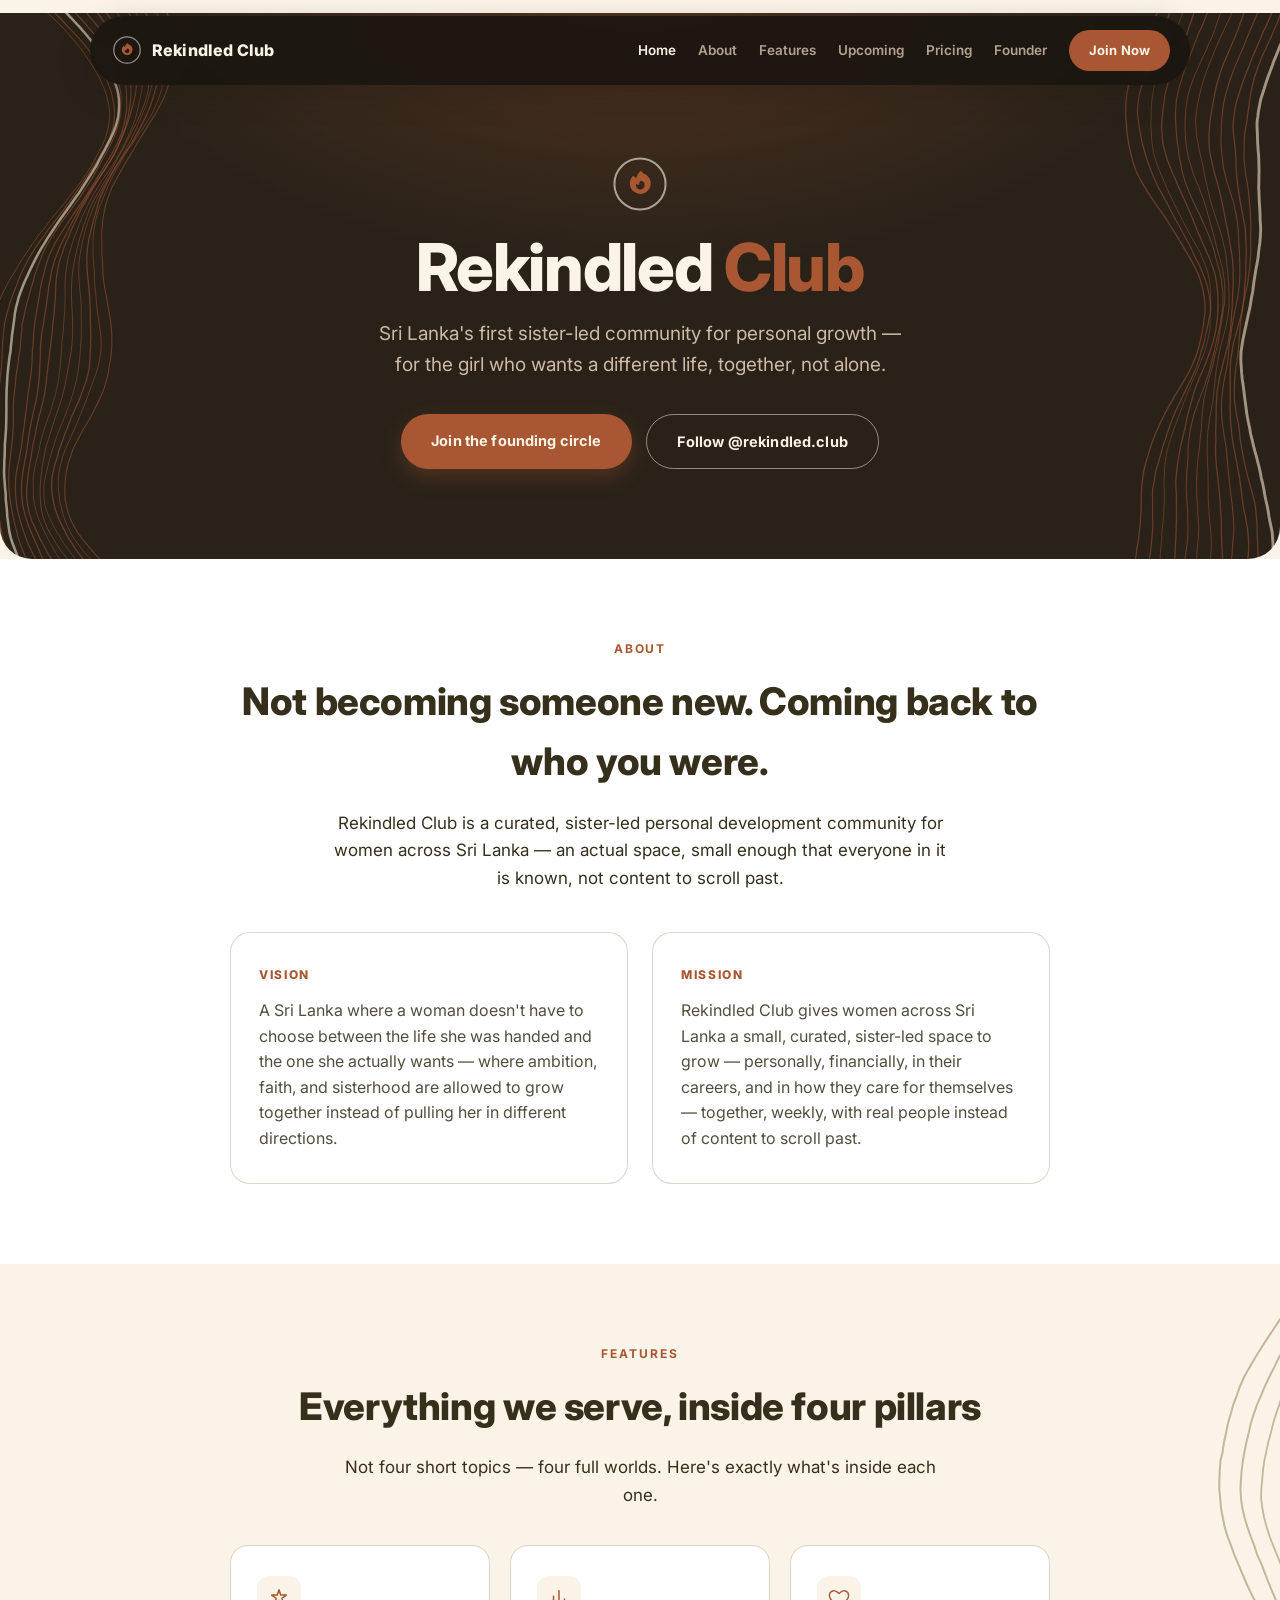
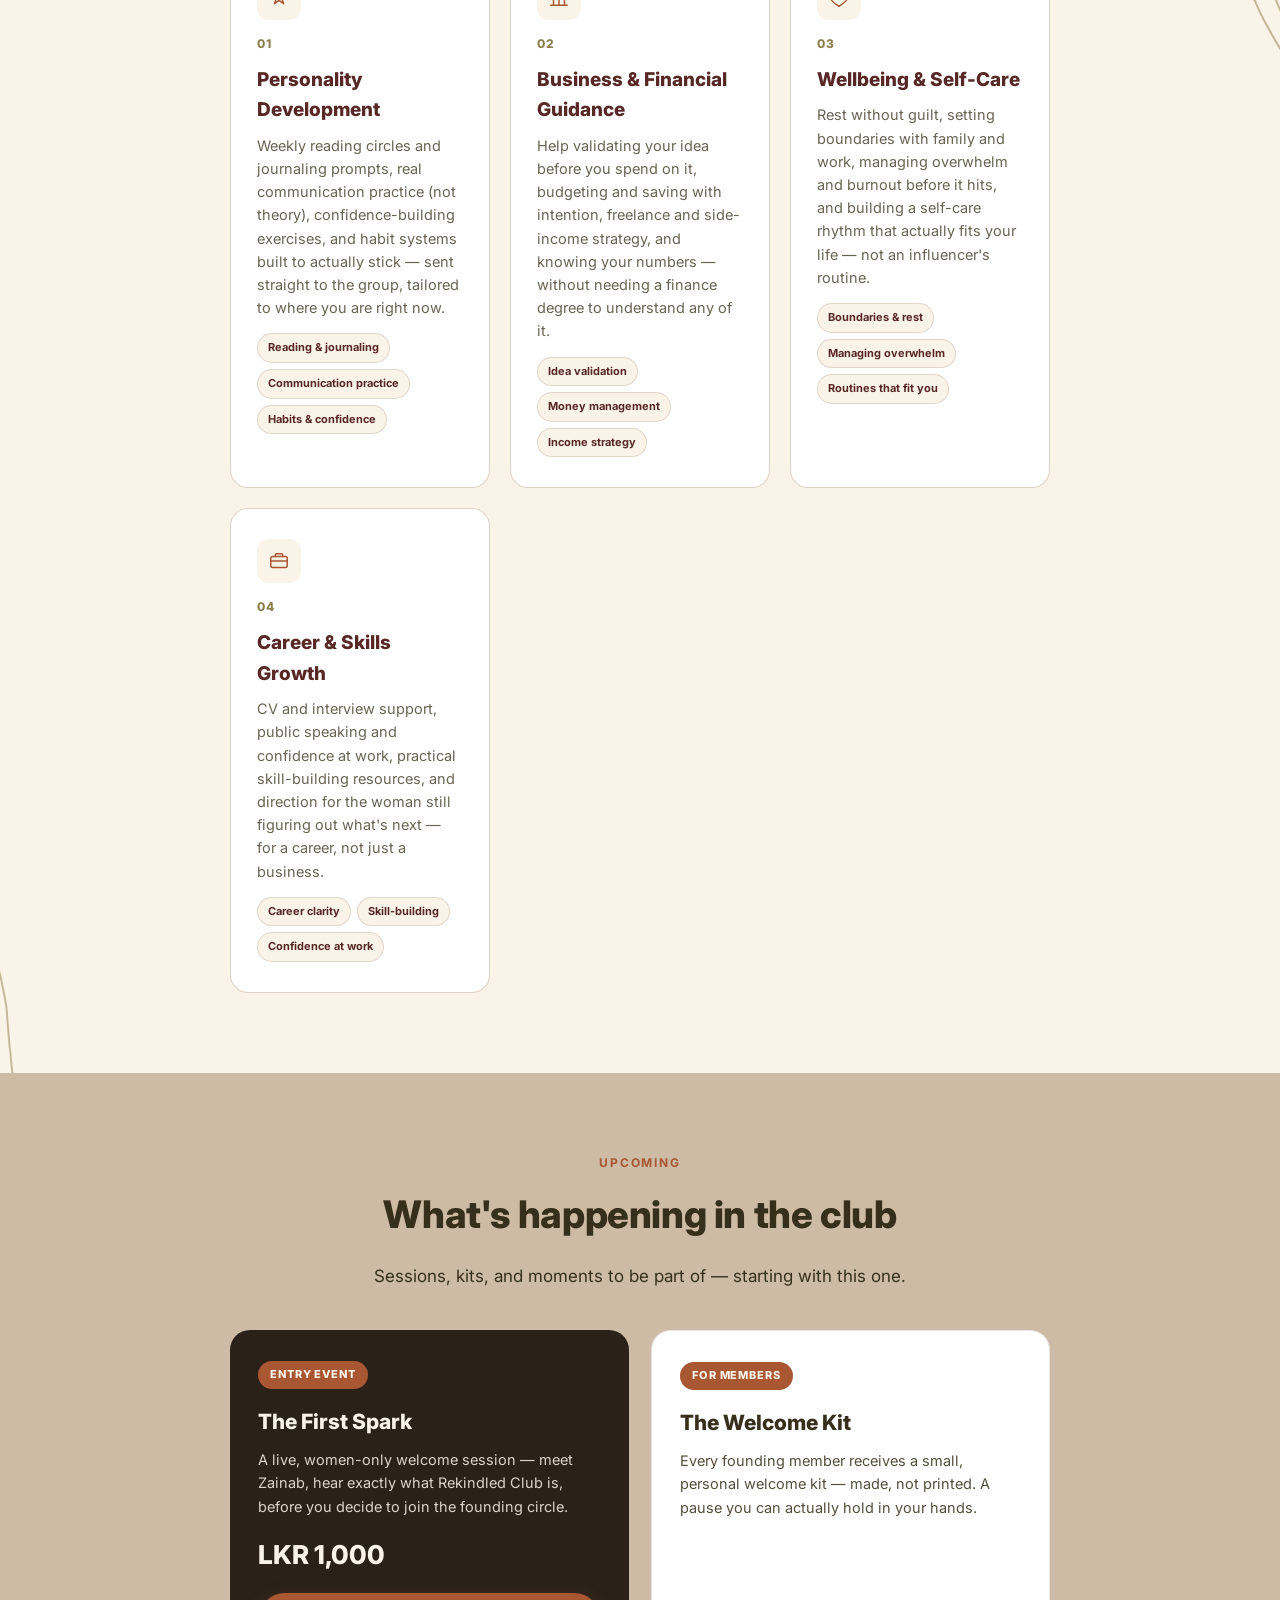
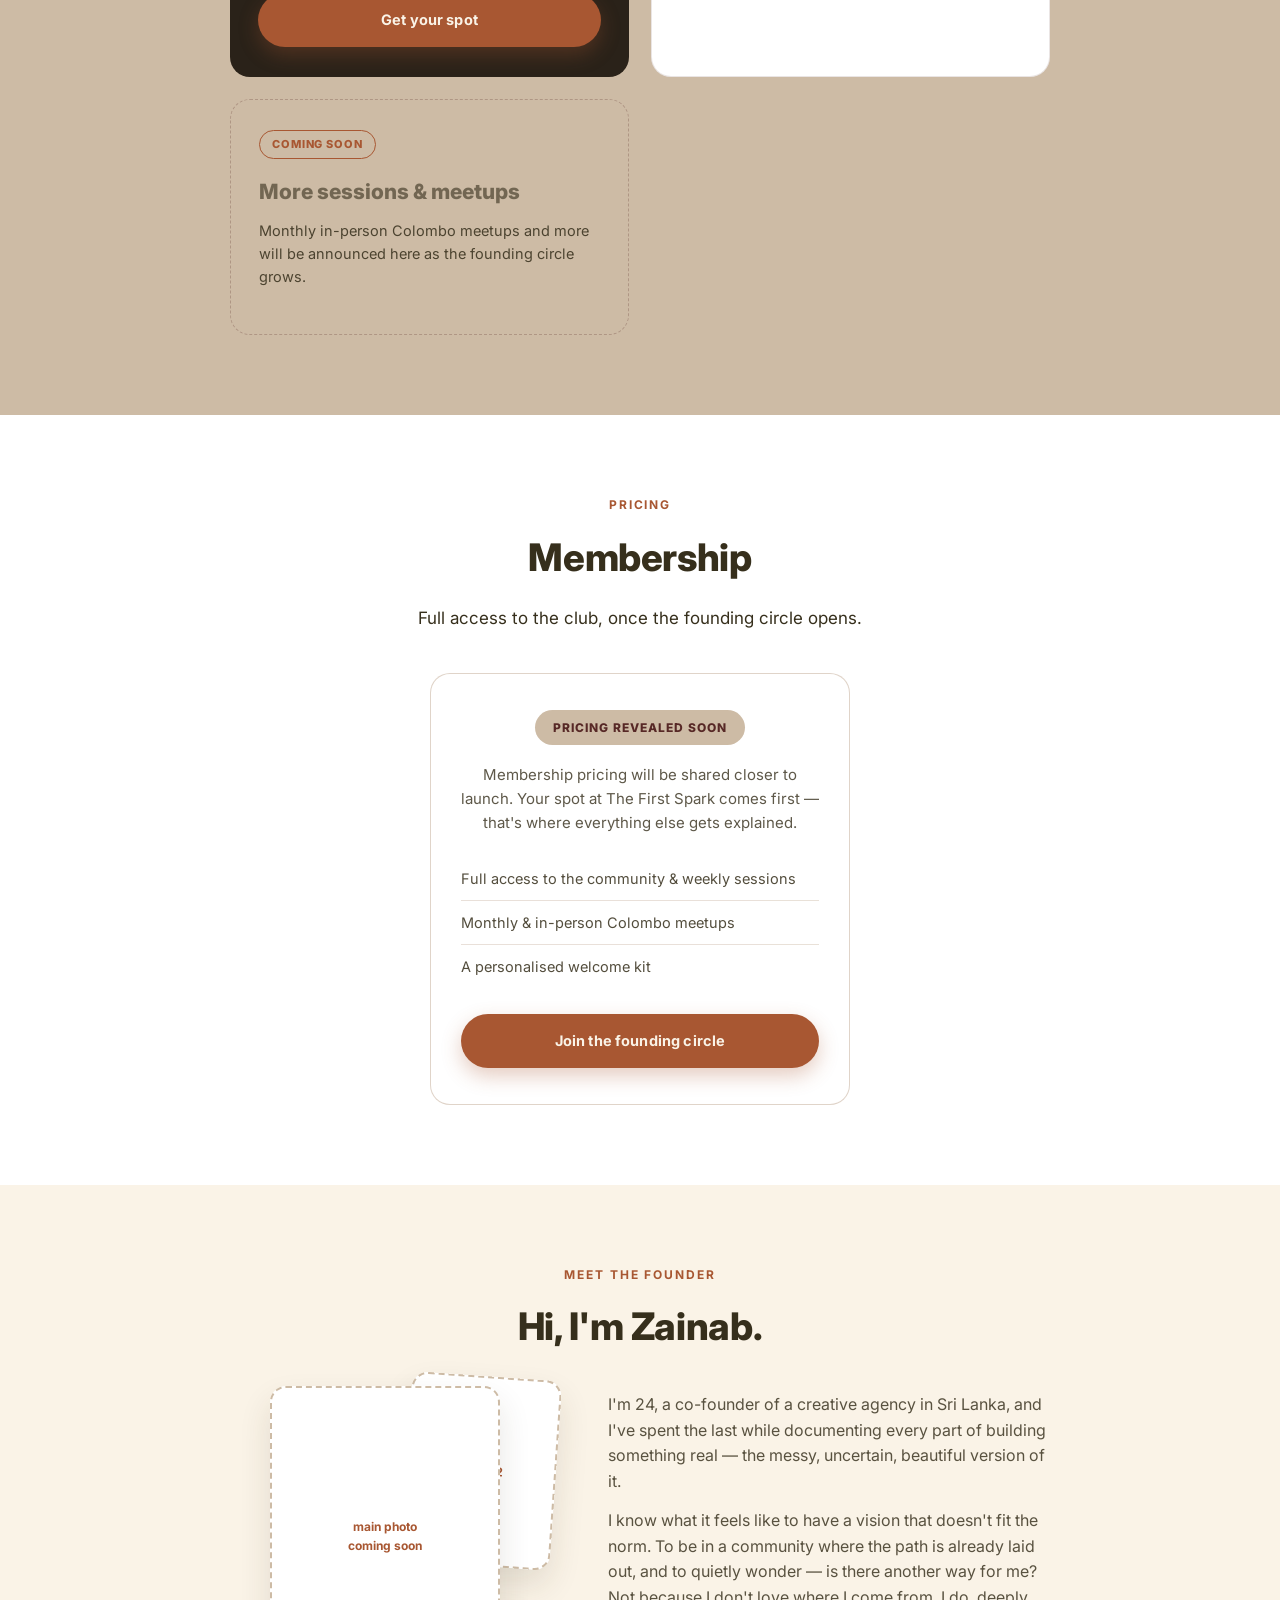
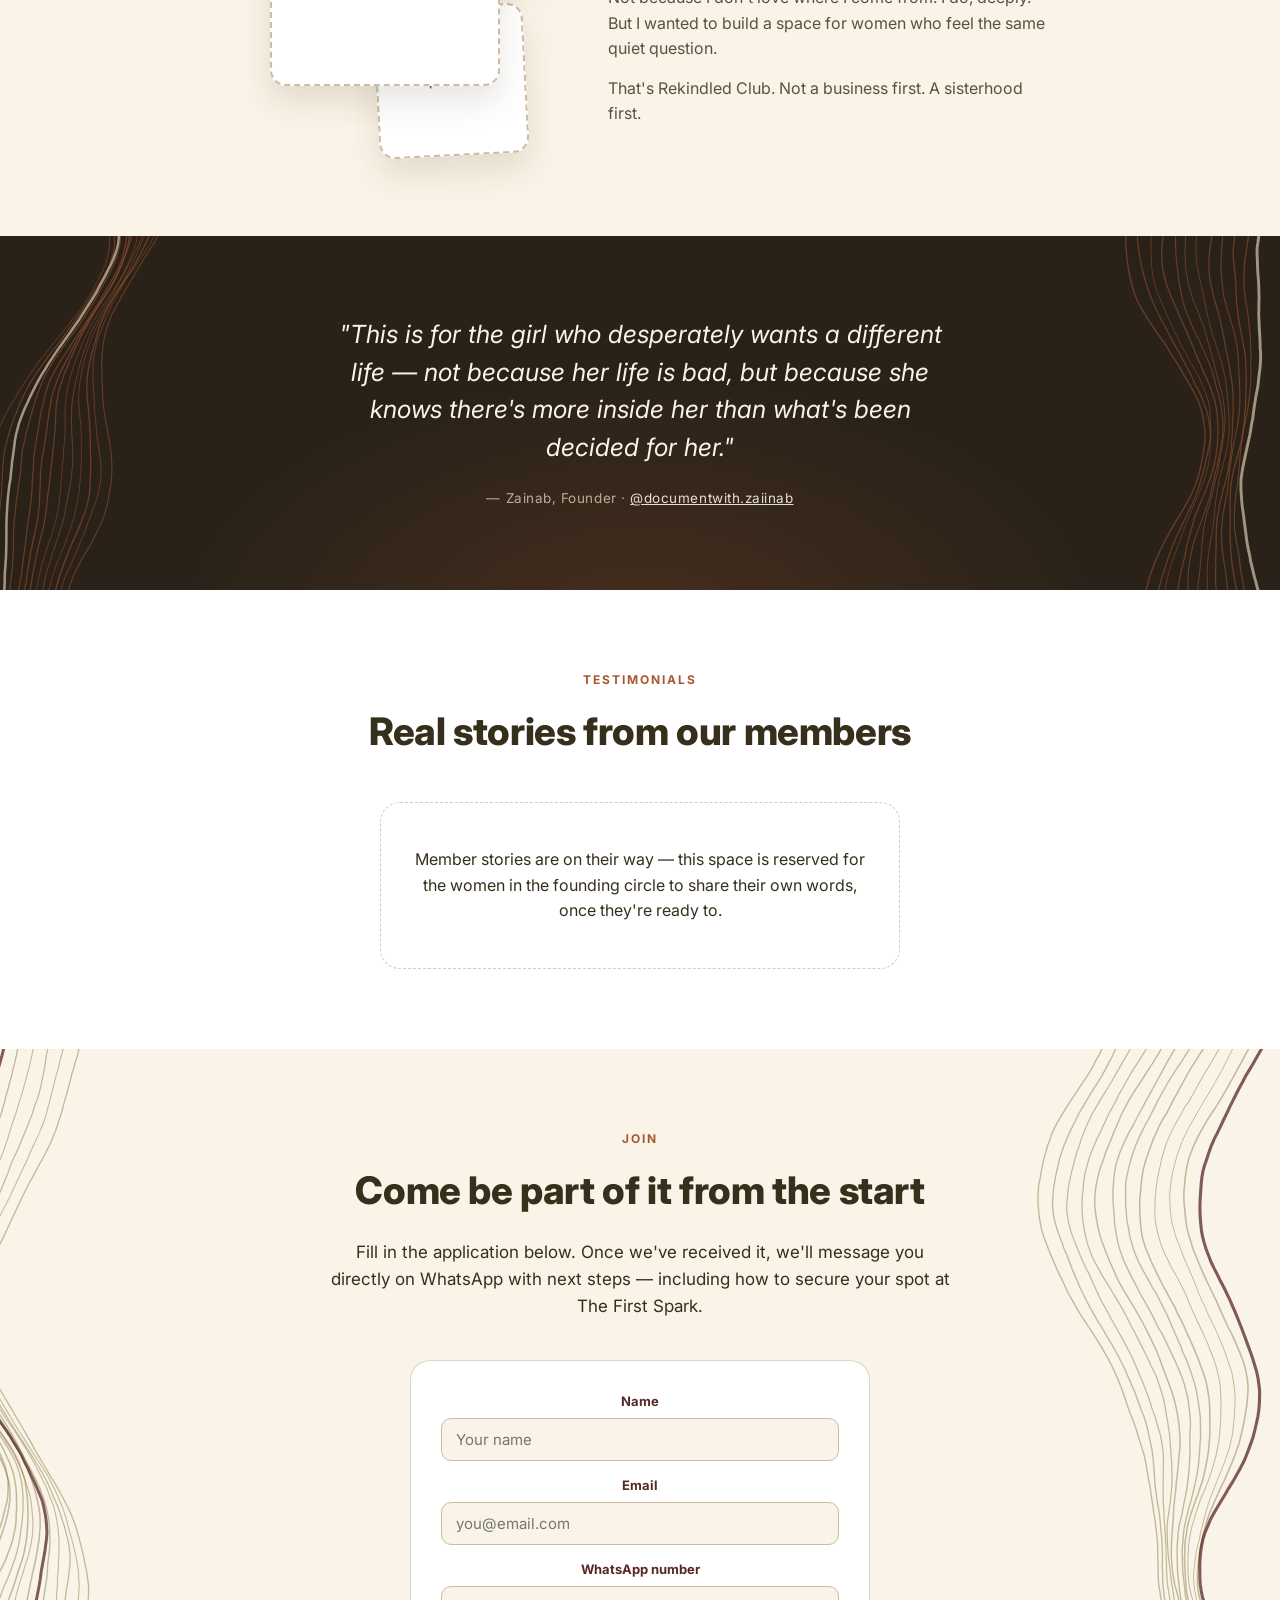
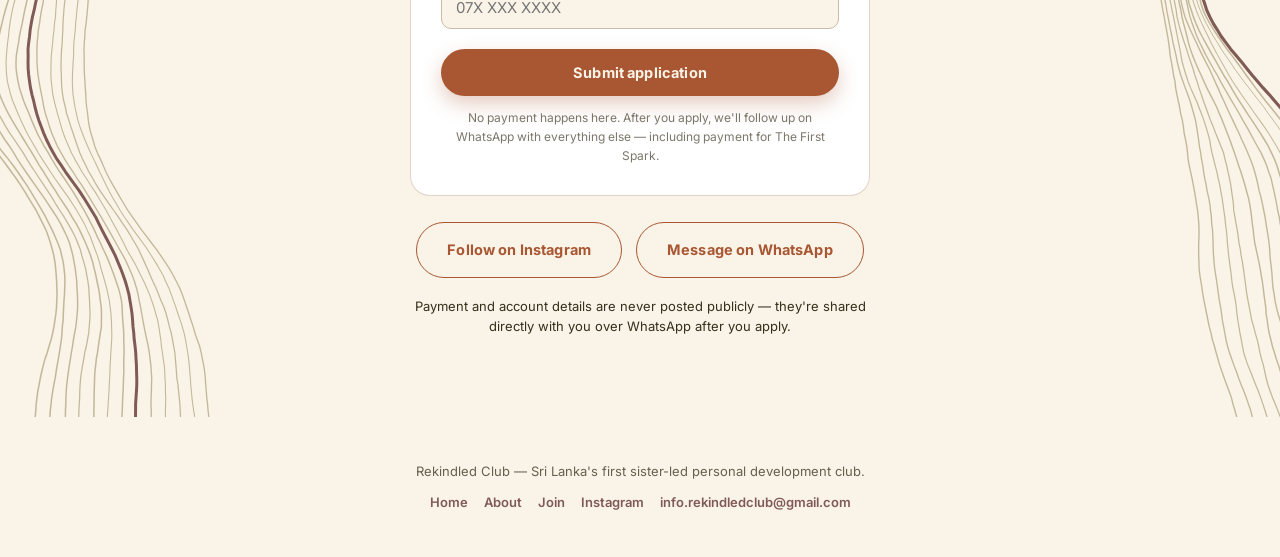
==== index.html @ 89a9dd88 "Add files via upload" ====
<!DOCTYPE html>
<html lang="en">
<head>
<meta charset="UTF-8" />
<meta name="viewport" content="width=device-width, initial-scale=1.0" />
<title>Rekindled Club — for the girl who wants a different life</title>
<meta name="description" content="Rekindled Club — Sri Lanka's first sister-led personal development club. Together, not alone." />
<link rel="stylesheet" href="style.css" />

<!-- META PIXEL — uncomment once you have a Pixel ID from Meta Events Manager, and replace YOUR_PIXEL_ID
<script>
!function(f,b,e,v,n,t,s){if(f.fbq)return;n=f.fbq=function(){n.callMethod?
n.callMethod.apply(n,arguments):n.queue.push(arguments)};if(!f._fbq)f._fbq=n;
n.push=n;n.loaded=!0;n.version='2.0';n.queue=[];t=b.createElement(e);t.async=!0;
t.src=v;s=b.getElementsByTagName(e)[0];s.parentNode.insertBefore(t,s)}(window,
document,'script','https://connect.facebook.net/en_US/fbevents.js');
fbq('init', 'YOUR_PIXEL_ID');
fbq('track', 'PageView');
</script>
-->
</head>
<body>

<nav class="sitenav">
  <a class="brand" href="#home">
    <!-- LOGO: a simple circle-badge emblem for now. Swap this whole <svg> for
         <img src="logo.png" alt="Rekindled Club" height="26"> once a real designed logo exists. -->
    <svg class="logo-badge flame" width="30" height="30" viewBox="0 0 34 34" xmlns="http://www.w3.org/2000/svg">
      <circle cx="17" cy="17" r="15" fill="none" stroke="#A85732" stroke-width="1.4" opacity="0.55"/>
      <path transform="translate(9,8) scale(0.68)" fill="#A85732" fill-rule="evenodd" clip-rule="evenodd" d="M12.963 2.286a.75.75 0 00-1.071-.136 9.742 9.742 0 00-3.539 6.176 7.547 7.547 0 01-1.705-1.715.75.75 0 00-1.152-.082A9 9 0 1015.68 4.534a7.46 7.46 0 01-2.717-2.248zM15.75 14.25a3.75 3.75 0 11-7.313-1.172c.628.465 1.35.81 2.133 1a5.99 5.99 0 011.925-3.545 3.75 3.75 0 013.255 3.717z"/>
    </svg>
    Rekindled Club
  </a>
  <button class="hamburger" id="hamburgerBtn" aria-label="Open menu" aria-expanded="false">
    <span></span><span></span><span></span>
  </button>
  <div class="navlinks" id="navLinks">
    <button class="nav-close" id="navCloseBtn" aria-label="Close menu">&times;</button>
    <a class="page" href="#home">Home</a>
    <a class="page" href="#about">About</a>
    <a class="page" href="#features">Features</a>
    <a class="page" href="#upcoming">Upcoming</a>
    <a class="page" href="#pricing">Pricing</a>
    <a class="page" href="#founder">Founder</a>
    <a class="follow" href="#join">Join Now</a>
  </div>
</nav>

<!-- HOME -->
<header class="hero" id="home">
  <svg class="logo-badge flame" width="58" height="58" viewBox="0 0 34 34" xmlns="http://www.w3.org/2000/svg" style="margin:0 auto 20px;display:block;">
    <circle cx="17" cy="17" r="15" fill="none" stroke="#A85732" stroke-width="1.2" opacity="0.6"/>
    <path transform="translate(9,8) scale(0.68)" fill="#A85732" fill-rule="evenodd" clip-rule="evenodd" d="M12.963 2.286a.75.75 0 00-1.071-.136 9.742 9.742 0 00-3.539 6.176 7.547 7.547 0 01-1.705-1.715.75.75 0 00-1.152-.082A9 9 0 1015.68 4.534a7.46 7.46 0 01-2.717-2.248zM15.75 14.25a3.75 3.75 0 11-7.313-1.172c.628.465 1.35.81 2.133 1a5.99 5.99 0 011.925-3.545 3.75 3.75 0 013.255 3.717z"/>
  </svg>
  <h1 class="title">Rekindled <span class="hl">Club</span></h1>
  <p class="tagline">Sri Lanka's first sister-led community for personal growth — for the girl who wants a different life, together, not alone.</p>
  <div class="cta-row">
    <a class="btn btn-primary" href="#join">Join the founding circle</a>
    <a class="btn btn-ghost" href="https://www.instagram.com/rekindled.club" target="_blank" rel="noopener">Follow @rekindled.club</a>
  </div>
</header>

<!-- ABOUT / VISION+MISSION -->
<section class="white-block" id="about">
  <div class="section-inner">
    <div class="center">
      <h2 class="eyebrow reveal">about</h2>
      <h2 class="headline reveal">Not becoming someone new. Coming back to who you were.</h2>
      <p class="lede reveal">Rekindled Club is a curated, sister-led personal development community for women across Sri Lanka — an actual space, small enough that everyone in it is known, not content to scroll past.</p>
    </div>
    <div class="vm-grid reveal-stagger">
      <div class="vm-card">
        <h3>Vision</h3>
        <p>A Sri Lanka where a woman doesn't have to choose between the life she was handed and the one she actually wants — where ambition, faith, and sisterhood are allowed to grow together instead of pulling her in different directions.</p>
      </div>
      <div class="vm-card">
        <h3>Mission</h3>
        <p>Rekindled Club gives women across Sri Lanka a small, curated, sister-led space to grow — personally, financially, in their careers, and in how they care for themselves — together, weekly, with real people instead of content to scroll past.</p>
      </div>
    </div>
  </div>
</section>

<!-- FEATURES -->
<section id="features">
  <div class="section-inner">
    <h2 class="eyebrow reveal">features</h2>
    <h2 class="headline reveal">Everything we serve, inside four pillars</h2>
    <p class="lede reveal">Not four short topics — four full worlds. Here's exactly what's inside each one.</p>
    <div class="features-grid reveal-stagger" id="featuresGrid">
      <div class="feature-card">
        <div class="ficon"><svg viewBox="0 0 24 24" fill="none" xmlns="http://www.w3.org/2000/svg"><path d="M12 3l1.9 5.8H20l-4.9 3.6 1.9 5.8L12 14.6l-4.9 3.6 1.9-5.8L4 8.8h6.1L12 3z" stroke="currentColor" stroke-width="1.6" stroke-linejoin="round"/></svg></div>
        <div class="num">01</div>
        <h3>Personality Development</h3>
        <p>Weekly reading circles and journaling prompts, real communication practice (not theory), confidence-building exercises, and habit systems built to actually stick — sent straight to the group, tailored to where you are right now.</p>
        <div class="feature-tags"><span>Reading &amp; journaling</span><span>Communication practice</span><span>Habits &amp; confidence</span></div>
      </div>
      <div class="feature-card">
        <div class="ficon"><svg viewBox="0 0 24 24" fill="none" xmlns="http://www.w3.org/2000/svg"><path d="M3 20h18M6 20V10m6 10V4m6 16v-7" stroke="currentColor" stroke-width="1.6" stroke-linecap="round" stroke-linejoin="round"/></svg></div>
        <div class="num">02</div>
        <h3>Business &amp; Financial Guidance</h3>
        <p>Help validating your idea before you spend on it, budgeting and saving with intention, freelance and side-income strategy, and knowing your numbers — without needing a finance degree to understand any of it.</p>
        <div class="feature-tags"><span>Idea validation</span><span>Money management</span><span>Income strategy</span></div>
      </div>
      <div class="feature-card">
        <div class="ficon"><svg viewBox="0 0 24 24" fill="none" xmlns="http://www.w3.org/2000/svg"><path d="M12 21s-7.5-4.6-10-9.3C.5 8 2.3 4.5 5.8 4c2-.3 3.8.7 6.2 3 2.4-2.3 4.2-3.3 6.2-3 3.5.5 5.3 4 3.8 7.7C19.5 16.4 12 21 12 21z" stroke="currentColor" stroke-width="1.6" stroke-linejoin="round"/></svg></div>
        <div class="num">03</div>
        <h3>Wellbeing &amp; Self-Care</h3>
        <p>Rest without guilt, setting boundaries with family and work, managing overwhelm and burnout before it hits, and building a self-care rhythm that actually fits your life — not an influencer's routine.</p>
        <div class="feature-tags"><span>Boundaries &amp; rest</span><span>Managing overwhelm</span><span>Routines that fit you</span></div>
      </div>
      <div class="feature-card">
        <div class="ficon"><svg viewBox="0 0 24 24" fill="none" xmlns="http://www.w3.org/2000/svg"><rect x="3" y="7" width="18" height="12" rx="2" stroke="currentColor" stroke-width="1.6"/><path d="M8 7V5.5A1.5 1.5 0 019.5 4h5A1.5 1.5 0 0116 5.5V7M3 12h18" stroke="currentColor" stroke-width="1.6" stroke-linecap="round"/></svg></div>
        <div class="num">04</div>
        <h3>Career &amp; Skills Growth</h3>
        <p>CV and interview support, public speaking and confidence at work, practical skill-building resources, and direction for the woman still figuring out what's next — for a career, not just a business.</p>
        <div class="feature-tags"><span>Career clarity</span><span>Skill-building</span><span>Confidence at work</span></div>
      </div>
    </div>
    <div class="slider-dots" id="featuresDots">
      <span class="dot active"></span><span class="dot"></span><span class="dot"></span><span class="dot"></span>
    </div>
  </div>
</section>

<!-- UPCOMING -->
<section class="upcoming" id="upcoming">
  <div class="section-inner">
    <h2 class="eyebrow reveal">upcoming</h2>
    <h2 class="headline reveal">What's happening in the club</h2>
    <p class="lede reveal">Sessions, kits, and moments to be part of — starting with this one.</p>
    <div class="event-grid reveal-stagger">
      <div class="event-card highlight">
        <span class="event-tag">Entry Event</span>
        <h3>The First Spark</h3>
        <p>A live, women-only welcome session — meet Zainab, hear exactly what Rekindled Club is, before you decide to join the founding circle.</p>
        <div class="event-price">LKR 1,000</div>
        <a class="btn btn-primary" href="#join" style="width:100%;text-align:center;">Get your spot</a>
      </div>
      <div class="event-card">
        <span class="event-tag">For Members</span>
        <h3>The Welcome Kit</h3>
        <p>Every founding member receives a small, personal welcome kit — made, not printed. A pause you can actually hold in your hands.</p>
      </div>
      <div class="event-card soon">
        <span class="event-tag" style="background:transparent;color:var(--rust);border:1px solid var(--rust);">Coming Soon</span>
        <h3>More sessions &amp; meetups</h3>
        <p>Monthly in-person Colombo meetups and more will be announced here as the founding circle grows.</p>
      </div>
    </div>
  </div>
</section>

<!-- PRICING -->
<section class="white-block" id="pricing">
  <div class="section-inner center">
    <h2 class="eyebrow reveal">pricing</h2>
    <h2 class="headline reveal">Membership</h2>
    <p class="lede reveal">Full access to the club, once the founding circle opens.</p>
    <div class="pricing-card reveal">
      <span class="coming-soon-badge">Pricing revealed soon</span>
      <p class="big">Membership pricing will be shared closer to launch. Your spot at The First Spark comes first — that's where everything else gets explained.</p>
      <ul>
        <li>Full access to the community &amp; weekly sessions</li>
        <li>Monthly &amp; in-person Colombo meetups</li>
        <li>A personalised welcome kit</li>
      </ul>
      <a class="btn btn-primary" href="#join" style="width:100%;">Join the founding circle</a>
    </div>
  </div>
</section>

<!-- FOUNDER -->
<section id="founder">
  <div class="section-inner">
    <div class="center">
      <h2 class="eyebrow reveal">meet the founder</h2>
      <h2 class="headline reveal">Hi, I'm Zainab.</h2>
    </div>
    <div class="founder-wrap reveal">
      <div class="collage" id="founderCollage">
        <!-- PHOTO placeholders: replace each with a real <img> once photos are sent -->
        <div class="ph ph-main">main photo<br/>coming soon</div>
        <div class="ph ph-2">photo 2</div>
        <div class="ph ph-3">photo 3</div>
      </div>
      <div class="slider-dots founder-dots" id="founderDots">
        <span class="dot active"></span><span class="dot"></span><span class="dot"></span>
      </div>
      <div class="founder-copy">
        <p>I'm 24, a co-founder of a creative agency in Sri Lanka, and I've spent the last while documenting every part of building something real — the messy, uncertain, beautiful version of it.</p>
        <p>I know what it feels like to have a vision that doesn't fit the norm. To be in a community where the path is already laid out, and to quietly wonder — is there another way for me? Not because I don't love where I come from. I do, deeply. But I wanted to build a space for women who feel the same quiet question.</p>
        <p>That's Rekindled Club. Not a business first. A sisterhood first.</p>
      </div>
    </div>
  </div>
</section>

<section class="founder-quote reveal">
  <div class="section-inner">
    <blockquote>"This is for the girl who desperately wants a different life — not because her life is bad, but because she knows there's more inside her than what's been decided for her."</blockquote>
    <p class="byline">— Zainab, Founder · <a href="https://www.instagram.com/documentwith.zaiinab" target="_blank" rel="noopener">@documentwith.zaiinab</a></p>
  </div>
</section>

<!-- TESTIMONIALS -->
<section class="white-block" id="testimonials">
  <div class="section-inner center">
    <h2 class="eyebrow reveal">testimonials</h2>
    <h2 class="headline reveal">Real stories from our members</h2>
    <div class="testimonial-soon reveal">
      Member stories are on their way — this space is reserved for the women in the founding circle to share their own words, once they're ready to.
    </div>
  </div>
</section>

<!-- JOIN / APPLICATION FORM -->
<section id="join">
  <div class="section-inner center">
    <h2 class="eyebrow reveal">join</h2>
    <h2 class="headline reveal">Come be part of it from the start</h2>
    <p class="lede reveal">Fill in the application below. Once we've received it, we'll message you directly on WhatsApp with next steps — including how to secure your spot at The First Spark.</p>

    <!--
      APPLICATION FORM — currently a placeholder that does nothing when submitted.
      Once you have a Brevo account: go to Brevo > Contacts > Forms > create a "Simple form",
      copy the embed HTML it gives you, and replace the <form>...</form> block below with it.
      That will make submissions land directly in your Brevo mailing list, ready for newsletters.
    -->
    <form class="leadform reveal" onsubmit="event.preventDefault(); alert('Form not yet connected — see the comment in index.html to wire this up to Brevo.');">
      <label for="name">Name</label>
      <input type="text" id="name" name="name" placeholder="Your name" required />

      <label for="email">Email</label>
      <input type="email" id="email" name="email" placeholder="you@email.com" required />

      <label for="whatsapp">WhatsApp number</label>
      <input type="tel" id="whatsapp" name="whatsapp" placeholder="07X XXX XXXX" required />

      <button type="submit" class="btn btn-primary">Submit application</button>
      <p class="note">No payment happens here. After you apply, we'll follow up on WhatsApp with everything else — including payment for The First Spark.</p>
    </form>

    <div class="join-links reveal">
      <a class="btn btn-ghost on-light" href="https://www.instagram.com/rekindled.club" target="_blank" rel="noopener">Follow on Instagram</a>
      <a class="btn btn-ghost on-light" href="https://wa.me/94756339012" target="_blank" rel="noopener">Message on WhatsApp</a>
    </div>
    <p class="payment-note reveal">Payment and account details are never posted publicly — they're shared directly with you over WhatsApp after you apply.</p>
  </div>
</section>

<footer>
  <p>Rekindled Club — Sri Lanka's first sister-led personal development club.</p>
  <div class="footlinks">
    <a href="#home">Home</a>
    <a href="#about">About</a>
    <a href="#join">Join</a>
    <a href="https://www.instagram.com/rekindled.club" target="_blank" rel="noopener">Instagram</a>
    <a href="mailto:info.rekindledclub@gmail.com">info.rekindledclub@gmail.com</a>
  </div>
</footer>

<script src="script.js"></script>
</body>
</html>
---- style.css ----
@import url('https://fonts.googleapis.com/css2?family=Inter:ital,wght@0,400;0,500;0,600;0,700;0,800;1,500;1,600&display=swap');

:root{
  --ivory:#FAF3E7;        /* dominant background, lighter */
  --ivory-musing:#CDBBA5; /* secondary light neutral, cards/borders/section bg */
  --maroon:#572826;       /* primary bold accent */
  --rust:#A85732;         /* secondary accent */
  --olive:#8B7F4D;        /* tertiary accent */
  --forest:#362F1C;       /* main text color, not pure black */
  --umber:#2A2219;        /* deepest dark — now used for hero + nav, higher contrast */
  --white:#FFFFFF;
  --near-black:#1C1611;
}
*{box-sizing:border-box;margin:0;padding:0;}
html{scroll-behavior:smooth;}
body{
  font-family:'Inter',-apple-system,BlinkMacSystemFont,"Segoe UI",Roboto,sans-serif;
  background:var(--ivory);
  color:var(--forest);
  line-height:1.6;
}
a{color:inherit;}
section{scroll-margin-top:88px;}

/* NAV — dark floating pill, always high-contrast regardless of section behind it.
   The blurred background lives on a ::before pseudo-element rather than directly on
   nav.sitenav — backdrop-filter (like filter) makes an element a containing block for
   position:fixed descendants, which would trap the mobile full-screen menu overlay
   inside this small pill instead of letting it cover the whole viewport. */
nav.sitenav{
  position:sticky;top:16px;z-index:50;
  display:flex;align-items:center;justify-content:space-between;
  padding:14px 20px 14px 22px;max-width:1100px;margin:16px auto 0;
  border-radius:999px;
  box-shadow:0 10px 30px rgba(28,22,17,0.25);
  transition:padding .3s ease, box-shadow .3s ease;
}
nav.sitenav::before{
  content:"";position:absolute;inset:0;z-index:-1;
  background:rgba(28,22,17,0.92);
  backdrop-filter:blur(8px);
  border-radius:inherit;
}
nav.sitenav.scrolled{padding:10px 20px 10px 22px;box-shadow:0 14px 34px rgba(28,22,17,0.32);}
.brand{display:flex;align-items:center;gap:10px;font-weight:800;letter-spacing:0.01em;color:var(--ivory);text-decoration:none;font-size:16px;}
.brand svg{flex-shrink:0;}
.logo-badge{flex-shrink:0;}
.logo-badge circle{stroke:currentColor;}
.navlinks{display:flex;align-items:center;gap:22px;}
.navlinks a.page{font-size:13.5px;font-weight:600;text-decoration:none;color:var(--ivory-musing);opacity:0.85;transition:opacity .2s ease,color .2s ease;}
.navlinks a.page.active,.navlinks a.page:hover{opacity:1;color:var(--ivory);}
.navlinks a.follow{
  background:var(--rust);color:var(--ivory);padding:10px 20px;border-radius:999px;
  font-size:13px;text-decoration:none;font-weight:700;letter-spacing:0.01em;
  transition:transform .2s ease, box-shadow .2s ease;display:inline-block;
}
.navlinks a.follow:hover{transform:translateY(-2px);box-shadow:0 8px 18px rgba(168,87,50,0.4);}

/* HAMBURGER — hidden on desktop, shown on mobile; opens a full-screen nav overlay */
.hamburger{display:none;background:none;border:none;cursor:pointer;padding:8px;flex-direction:column;gap:5px;align-items:center;justify-content:center;}
.hamburger span{display:block;width:22px;height:2px;background:var(--ivory);border-radius:2px;}
.nav-close{display:none;}

@media (max-width:760px){
  .hamburger{display:flex;}
  .navlinks{
    position:fixed;inset:0;background:var(--umber);
    display:flex;flex-direction:column;align-items:center;justify-content:center;gap:26px;
    opacity:0;visibility:hidden;transform:translateY(-14px);
    transition:opacity .25s ease, transform .25s ease, visibility 0s linear .25s;
    z-index:200;
  }
  .navlinks.open{
    opacity:1;visibility:visible;transform:translateY(0);
    transition:opacity .25s ease, transform .25s ease, visibility 0s;
  }
  .navlinks a.page{display:block;font-size:22px;font-weight:700;color:var(--ivory);opacity:0.92;}
  .navlinks a.page:hover{opacity:1;}
  .navlinks a.follow{margin-top:8px;}
  .nav-close{
    display:block;position:absolute;top:22px;right:24px;background:none;border:none;
    color:var(--ivory);font-size:34px;line-height:1;cursor:pointer;padding:6px;
  }
}

/* FLAME ICON */
@keyframes flicker{
  0%,100%{transform:scale(1) rotate(0deg);opacity:1;}
  25%{transform:scale(1.05) rotate(-2deg);opacity:0.92;}
  50%{transform:scale(0.97) rotate(1.5deg);opacity:1;}
  75%{transform:scale(1.03) rotate(-1deg);opacity:0.95;}
}
.flame{animation:flicker 3.2s ease-in-out infinite;transform-origin:center bottom;}

/* HERO — dark, bold, high contrast, with a warm glow over soft organic wood-grain linework */
header.hero{
  background:
    radial-gradient(ellipse 900px 480px at 50% -8%, rgba(168,87,50,0.32), transparent 62%),
    url('bg-woodgrain-dark.svg') center/cover no-repeat,
    var(--umber);
  color:var(--ivory);
  text-align:center;padding:70px 28px 90px;margin-top:-72px;padding-top:142px;
  border-radius:0 0 32px 32px;
}
h1.title{
  font-family:'Inter',sans-serif;font-weight:800;
  font-size:clamp(38px,7vw,66px);letter-spacing:-0.02em;line-height:1.04;
  color:var(--ivory);margin-bottom:18px;
}
h1.title .hl{color:var(--rust);}
p.tagline{
  font-size:clamp(16px,2.2vw,19px);color:var(--ivory-musing);
  max-width:540px;margin:0 auto 34px;
}
.divider{width:64px;height:3px;background:var(--rust);margin:56px auto 0;border-radius:3px;}

/* BUTTONS */
.cta-row{display:flex;gap:14px;justify-content:center;flex-wrap:wrap;margin-top:8px;}
.btn{
  display:inline-block;padding:15px 30px;border-radius:999px;text-decoration:none;
  font-size:14.5px;font-weight:700;letter-spacing:0.01em;
  font-family:'Inter',sans-serif;
  transition:transform .18s ease, box-shadow .18s ease, background .18s ease;border:none;cursor:pointer;
}
.btn-primary{background:var(--rust);color:var(--ivory);box-shadow:0 8px 20px rgba(168,87,50,0.3);}
.btn-primary:hover{transform:translateY(-3px);box-shadow:0 14px 26px rgba(168,87,50,0.4);}
.btn-ghost{background:transparent;color:var(--ivory);border:1.5px solid rgba(250,243,231,0.5);}
.btn-ghost:hover{background:rgba(250,243,231,0.1);transform:translateY(-2px);}
.btn-ghost.on-light{color:var(--rust);border-color:var(--rust);}
.btn-ghost.on-light:hover{background:rgba(168,87,50,0.08);}

/* SECTIONS */
section{padding:80px 28px;}
.section-inner{max-width:820px;margin:0 auto;}
.badge{
  display:inline-flex;align-items:center;gap:8px;background:var(--ivory-musing);
  color:var(--maroon);font-size:12px;font-weight:700;letter-spacing:0.06em;text-transform:uppercase;
  padding:8px 16px;border-radius:999px;margin-bottom:20px;
}
.badge::before{content:"";width:6px;height:6px;border-radius:50%;background:var(--rust);}
h2.eyebrow{
  text-transform:uppercase;font-size:12px;letter-spacing:0.16em;color:var(--rust);
  font-weight:700;margin:0 0 12px;text-align:center;
}
h2.headline{font-family:'Inter',sans-serif;font-weight:800;font-size:clamp(26px,4.2vw,38px);color:var(--forest);margin:0 0 18px;text-align:center;letter-spacing:-0.01em;}
p.lede{font-size:17px;color:var(--forest);opacity:0.78;text-align:center;max-width:620px;margin:0 auto 8px;}
.white-block{background:var(--white);}
.center{text-align:center;}

/* VISION / MISSION */
.vm-grid{display:grid;grid-template-columns:1fr 1fr;gap:24px;margin-top:40px;}
.vm-card{background:var(--white);border:1px solid rgba(203,184,165,0.6);border-radius:20px;padding:32px 28px;}
.vm-card h3{font-size:12px;text-transform:uppercase;letter-spacing:0.14em;color:var(--rust);font-weight:800;margin-bottom:14px;}
.vm-card p{font-size:16px;color:var(--forest);opacity:0.85;}
@media (max-width:700px){.vm-grid{grid-template-columns:1fr;}}

/* FEATURES (was "pillars") — soft organic wood-grain wash in the margins */
#features{
  background: url('bg-woodgrain-light.svg') center/cover no-repeat, var(--ivory);
}
.features-grid{display:grid;grid-template-columns:repeat(auto-fit,minmax(240px,1fr));gap:20px;margin-top:36px;}
.feature-card{
  background:var(--white);border:1px solid rgba(203,184,165,0.6);border-radius:18px;padding:30px 26px;text-align:left;
  transition:transform .22s ease, box-shadow .22s ease, border-color .22s ease;
}
.feature-card:hover{transform:translateY(-5px);box-shadow:0 16px 32px rgba(54,47,28,0.1);border-color:var(--rust);}
.feature-card .ficon{
  width:44px;height:44px;border-radius:12px;background:var(--ivory);color:var(--rust);
  display:flex;align-items:center;justify-content:center;margin-bottom:14px;
}
.feature-card .ficon svg{width:22px;height:22px;}
.feature-card .num{font-size:12px;color:var(--olive);font-weight:800;letter-spacing:0.08em;margin-bottom:12px;}
.feature-card h3{margin:0 0 8px;font-family:'Inter',sans-serif;font-weight:800;font-size:19px;color:var(--maroon);}
.feature-card p{margin:0 0 14px;font-size:14.5px;color:var(--forest);opacity:0.75;}
.feature-tags{display:flex;flex-wrap:wrap;gap:6px;}
.feature-tags span{font-size:11px;font-weight:700;background:var(--ivory);color:var(--maroon);padding:5px 10px;border-radius:999px;border:1px solid rgba(87,40,38,0.15);}

/* MOBILE — Features becomes a swipeable card slider with dot pagination, like the reference */
.slider-dots{display:none;justify-content:center;gap:8px;margin-top:20px;}
.slider-dots .dot{width:7px;height:7px;border-radius:50%;background:var(--ivory-musing);transition:background .2s ease, transform .2s ease;}
.slider-dots .dot.active{background:var(--rust);transform:scale(1.35);}
@media (max-width:700px){
  .features-grid{
    display:flex;flex-wrap:nowrap;overflow-x:auto;scroll-snap-type:x mandatory;
    gap:16px;margin-top:32px;padding:4px 4px 10px;
    -webkit-overflow-scrolling:touch;scrollbar-width:none;
  }
  .features-grid::-webkit-scrollbar{display:none;}
  .feature-card{flex:0 0 82%;scroll-snap-align:center;}
  .slider-dots{display:flex;}
}

/* UPCOMING / EVENTS */
.upcoming{background:var(--ivory-musing);}
.event-grid{display:grid;grid-template-columns:repeat(auto-fit,minmax(280px,1fr));gap:22px;margin-top:40px;}
.event-card{
  background:var(--white);border-radius:20px;padding:30px 28px;text-align:left;
  border:1px solid rgba(87,40,38,0.12);position:relative;
}
.event-card.highlight{background:var(--umber);color:var(--ivory);border:none;}
.event-tag{display:inline-block;font-size:11px;font-weight:800;letter-spacing:0.08em;text-transform:uppercase;
  background:var(--rust);color:var(--ivory);padding:5px 12px;border-radius:999px;margin-bottom:16px;}
.event-card.highlight .event-tag{background:var(--rust);}
.event-card h3{font-family:'Inter',sans-serif;font-weight:800;font-size:21px;margin-bottom:10px;}
.event-card p{font-size:14.5px;opacity:0.85;margin-bottom:16px;}
.event-price{font-size:26px;font-weight:800;margin-bottom:18px;}
.event-price span{font-size:13px;font-weight:600;opacity:0.7;}
.event-card.soon{display:flex;flex-direction:column;align-items:flex-start;justify-content:center;background:transparent;border:1.5px dashed rgba(87,40,38,0.25);}
.event-card.soon h3{color:var(--forest);opacity:0.6;}

/* PRICING */
.pricing-card{
  background:var(--white);border:1px solid rgba(203,184,165,0.6);border-radius:20px;padding:36px 30px;text-align:center;
  max-width:420px;margin:40px auto 0;
}
.coming-soon-badge{
  display:inline-block;background:var(--ivory-musing);color:var(--maroon);font-size:12px;font-weight:800;
  letter-spacing:0.08em;text-transform:uppercase;padding:8px 18px;border-radius:999px;margin-bottom:18px;
}
.pricing-card .big{font-size:15px;color:var(--forest);opacity:0.8;margin-bottom:22px;line-height:1.6;}
.pricing-card ul{list-style:none;text-align:left;margin:0 0 26px;padding:0;}
.pricing-card li{padding:10px 0;border-top:1px solid rgba(203,184,165,0.5);font-size:14.5px;color:var(--forest);opacity:0.85;}
.pricing-card li:first-child{border-top:none;}

/* FOUNDER — collage */
.founder-wrap{display:grid;grid-template-columns:0.85fr 1.15fr;gap:52px;align-items:center;margin-top:20px;}
.collage{position:relative;height:380px;}
.collage .ph{
  position:absolute;border-radius:16px;border:2px dashed var(--ivory-musing);background:var(--white);
  display:flex;align-items:center;justify-content:center;color:var(--rust);font-size:12px;font-weight:700;
  text-align:center;padding:14px;box-shadow:0 16px 32px rgba(54,47,28,0.12);
}
.collage .ph-main{width:230px;height:300px;top:10px;left:40px;z-index:3;}
.collage .ph-2{width:150px;height:190px;top:0;right:0;z-index:2;transform:rotate(4deg);}
.collage .ph-3{width:150px;height:150px;bottom:0;right:30px;z-index:1;transform:rotate(-3deg);}
.founder-copy h3{font-size:12px;text-transform:uppercase;letter-spacing:0.14em;color:var(--rust);font-weight:800;margin-bottom:12px;}
.founder-copy h2{font-family:'Inter',sans-serif;font-weight:800;font-size:clamp(26px,4vw,34px);margin-bottom:16px;}
.founder-copy p{font-size:16px;color:var(--forest);opacity:0.82;margin-bottom:14px;}
@media (max-width:760px){
  .founder-wrap{grid-template-columns:1fr;}
  /* Collage becomes a swipeable slider on mobile, same pattern as the Features cards —
     the absolute-positioned desktop collage doesn't fit narrow screens without overflowing. */
  .collage{
    height:300px;position:static;margin:0;max-width:100%;
    display:flex;flex-wrap:nowrap;overflow-x:auto;scroll-snap-type:x mandatory;
    gap:16px;padding:4px 4px 10px;
    -webkit-overflow-scrolling:touch;scrollbar-width:none;
  }
  .collage::-webkit-scrollbar{display:none;}
  .collage .ph{
    position:static;flex:0 0 78%;scroll-snap-align:center;
    width:auto;height:100%;margin:0;transform:none;
  }
  .founder-dots{margin-top:16px;}
}

/* TESTIMONIALS placeholder */
.testimonial-soon{
  max-width:520px;margin:40px auto 0;text-align:center;border:1.5px dashed rgba(87,40,38,0.25);
  border-radius:20px;padding:44px 30px;color:var(--forest);opacity:0.75;
}

/* FOUNDER QUOTE */
.founder-quote{
  background:
    radial-gradient(ellipse 700px 380px at 50% 110%, rgba(168,87,50,0.22), transparent 65%),
    url('bg-woodgrain-dark.svg') center/cover no-repeat,
    var(--umber);
  color:var(--ivory);
}
.founder-quote blockquote{font-style:italic;font-size:clamp(19px,3vw,25px);max-width:640px;margin:0 auto 22px;text-align:center;line-height:1.5;}
.founder-quote .byline{text-align:center;font-size:13.5px;letter-spacing:0.04em;color:var(--ivory-musing);opacity:0.9;}
.founder-quote .byline a{text-decoration:underline;color:var(--ivory);}

/* JOIN / APPLICATION FORM — soft organic wood-grain wash in the margins */
#join{
  background: url('bg-woodgrain-light.svg') center/cover no-repeat, var(--ivory);
}
.leadform{max-width:460px;margin:40px auto 0;background:var(--white);border:1px solid rgba(203,184,165,0.6);border-radius:20px;padding:30px;}
.leadform label{display:block;font-size:13px;font-weight:700;color:var(--maroon);margin:14px 0 6px;}
.leadform label:first-child{margin-top:0;}
.leadform input{width:100%;padding:11px 14px;border:1px solid var(--ivory-musing);border-radius:10px;font-size:15px;font-family:inherit;background:var(--ivory);color:var(--forest);}
.leadform input:focus{outline:2px solid var(--rust);outline-offset:1px;}
.leadform button{width:100%;margin-top:20px;}
.leadform .note{font-size:12px;color:var(--forest);opacity:0.65;margin-top:12px;text-align:center;}
.join-links{display:flex;gap:14px;justify-content:center;flex-wrap:wrap;margin-top:26px;}
.payment-note{max-width:460px;margin:18px auto 0;font-size:13px;color:var(--forest);opacity:0.7;text-align:center;}

/* FOOTER */
footer{padding:44px 28px;text-align:center;font-size:13px;color:var(--forest);opacity:0.75;}
footer a{text-decoration:none;color:var(--maroon);font-weight:600;}
footer .footlinks{margin-top:10px;display:flex;gap:16px;justify-content:center;flex-wrap:wrap;}

/* SCROLL REVEAL — progressive enhancement: everything is visible by default.
   script.js "arms" these elements (adds .reveal-armed) only once it has actually
   loaded and run, THEN animates them in via IntersectionObserver. If script.js
   ever fails to load, nothing gets armed, so the page stays fully visible and
   static instead of breaking or hiding content. */
.reveal, .reveal-stagger{opacity:1;transform:none;}
.reveal.reveal-armed{opacity:0;transform:translateY(28px);transition:opacity .8s ease, transform .8s ease;}
.reveal.reveal-armed.visible{opacity:1;transform:none;}

.reveal-stagger .feature-card, .reveal-stagger .event-card{opacity:1;transform:none;}
.reveal-stagger.reveal-armed .feature-card, .reveal-stagger.reveal-armed .event-card{opacity:0;transform:translateY(18px);transition:opacity .6s ease, transform .6s ease;}
.reveal-stagger.reveal-armed.visible .feature-card:nth-child(1),.reveal-stagger.reveal-armed.visible .event-card:nth-child(1){transition-delay:.05s;}
.reveal-stagger.reveal-armed.visible .feature-card:nth-child(2),.reveal-stagger.reveal-armed.visible .event-card:nth-child(2){transition-delay:.15s;}
.reveal-stagger.reveal-armed.visible .feature-card:nth-child(3),.reveal-stagger.reveal-armed.visible .event-card:nth-child(3){transition-delay:.25s;}
.reveal-stagger.reveal-armed.visible .feature-card:nth-child(4){transition-delay:.35s;}
.reveal-stagger.reveal-armed.visible .feature-card,
.reveal-stagger.reveal-armed.visible .event-card{opacity:1;transform:none;}

@media (max-width:520px){
  nav.sitenav{padding:12px 16px;margin:10px auto 0;}
  header.hero{padding-top:120px;padding-bottom:70px;}
  section{padding:56px 18px;}
}

/* WOOD-GRAIN BACKGROUNDS ON MOBILE — the linework sits near the left/right edges of the
   source image (by design, so it stays out of the way of centered text on desktop). On a
   narrow phone screen, background-size:cover zooms in so much that a centered crop lands
   right on the empty middle of the image, so the texture appears to vanish. Shifting the
   crop toward one edge on mobile brings it back into view. Placed at the very end of the
   file so it wins the cascade over the earlier unconditional background rules. */
@media (max-width:760px){
  header.hero{background-position: center, 10% center;}
  .founder-quote{background-position: center, 90% center;}
  #features{background-position: 10% center;}
  #join{background-position: 90% center;}
}
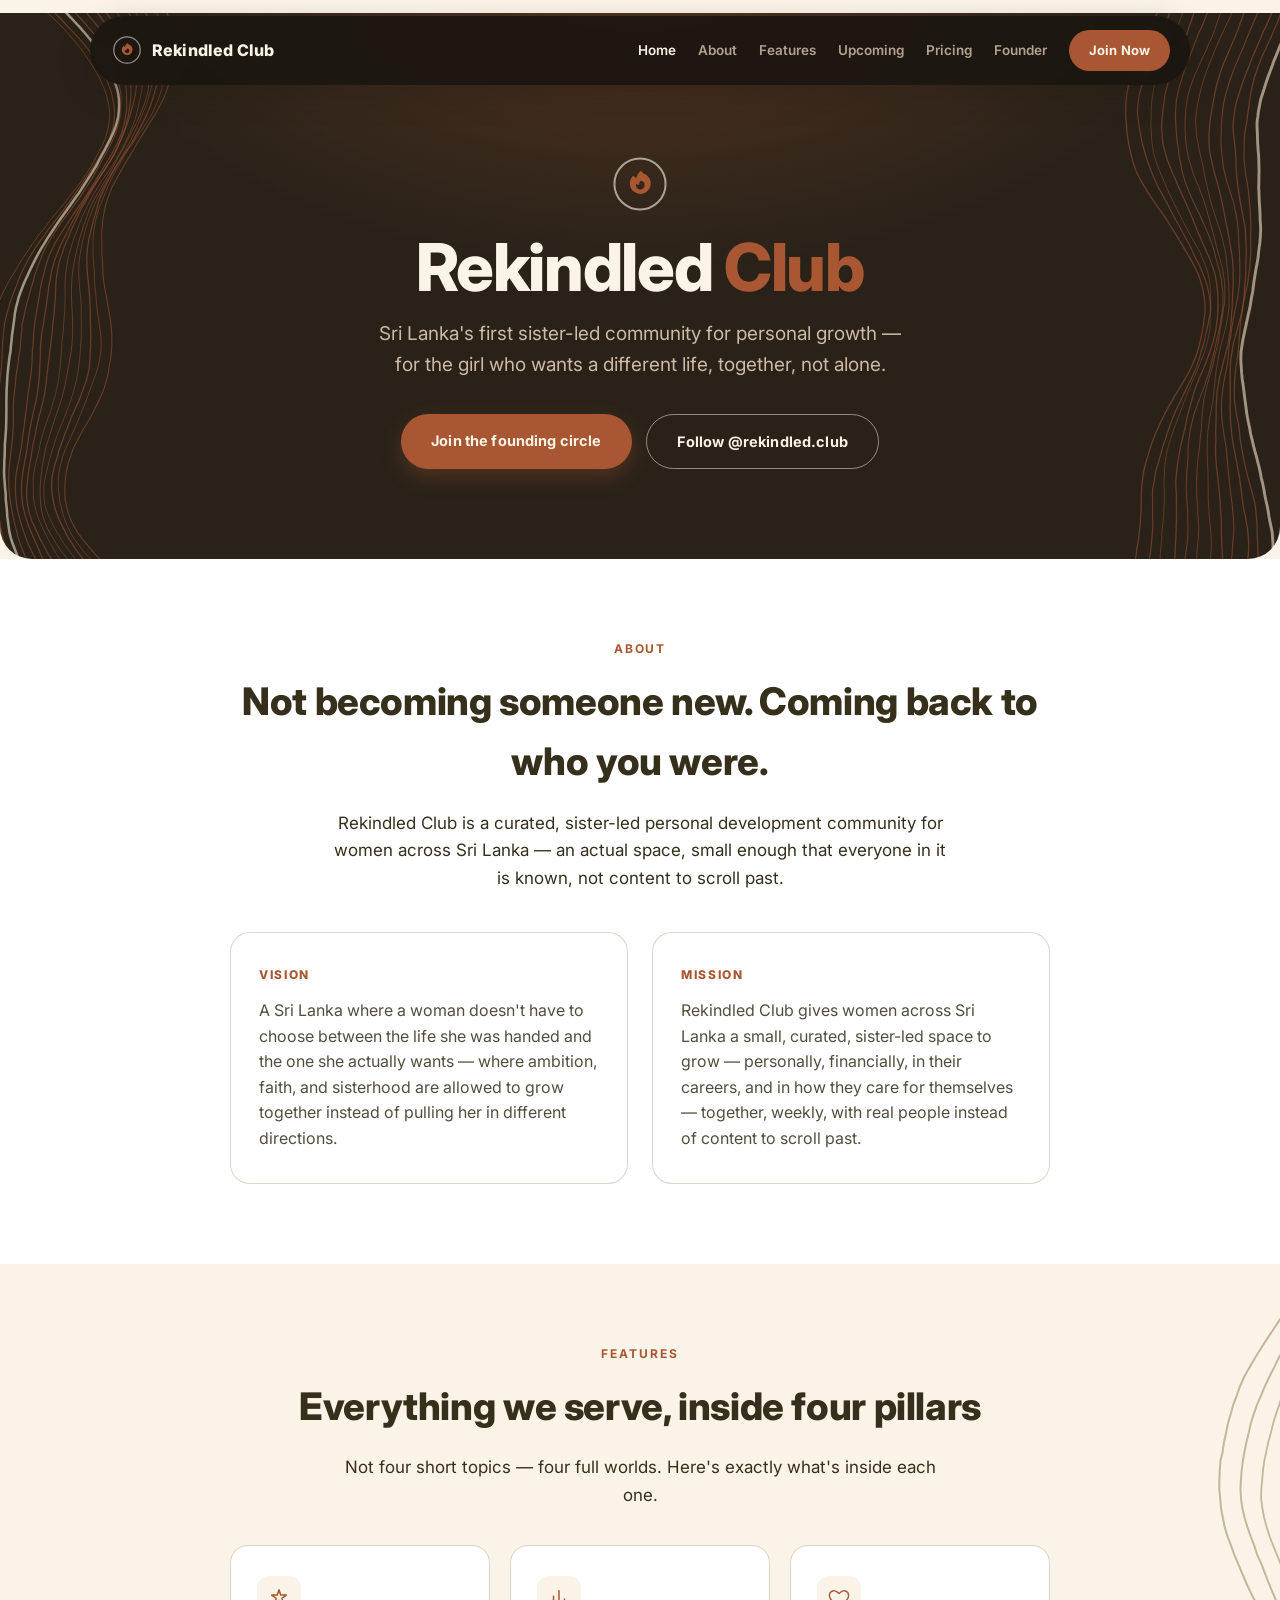
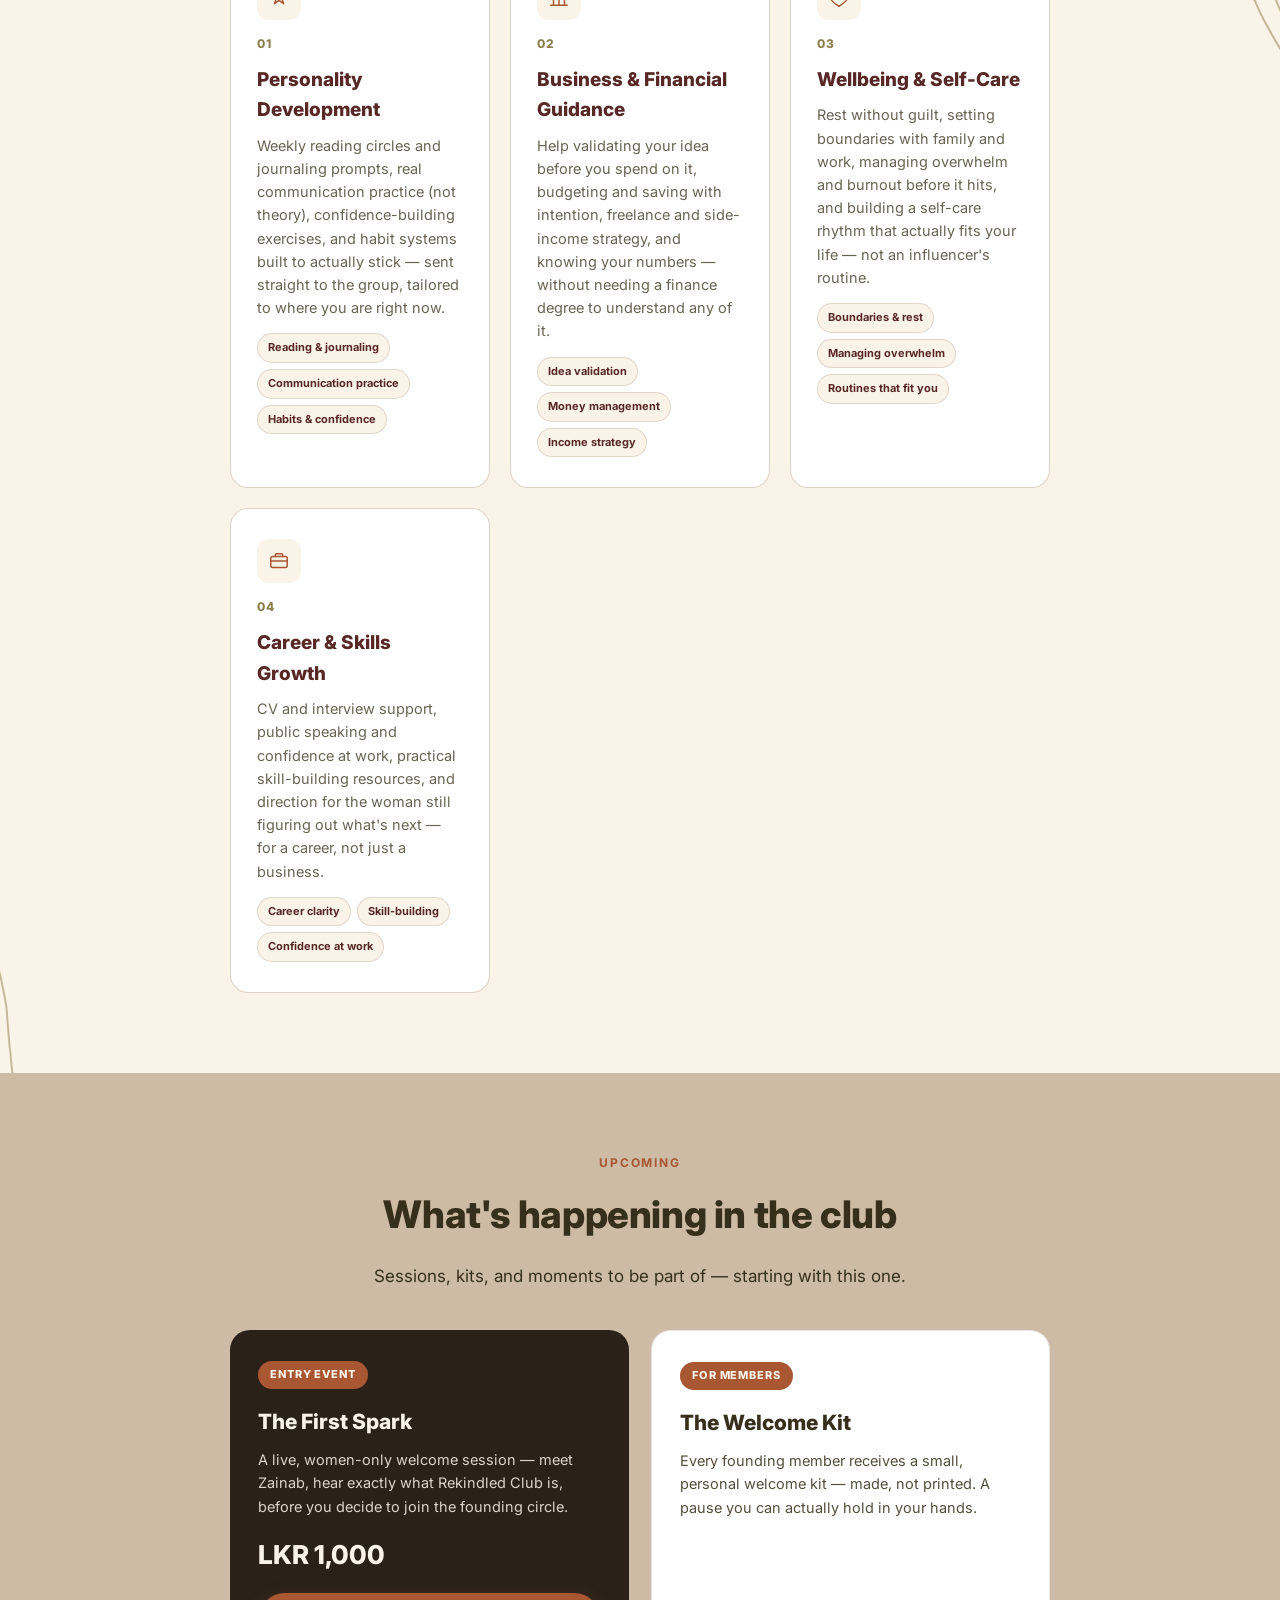
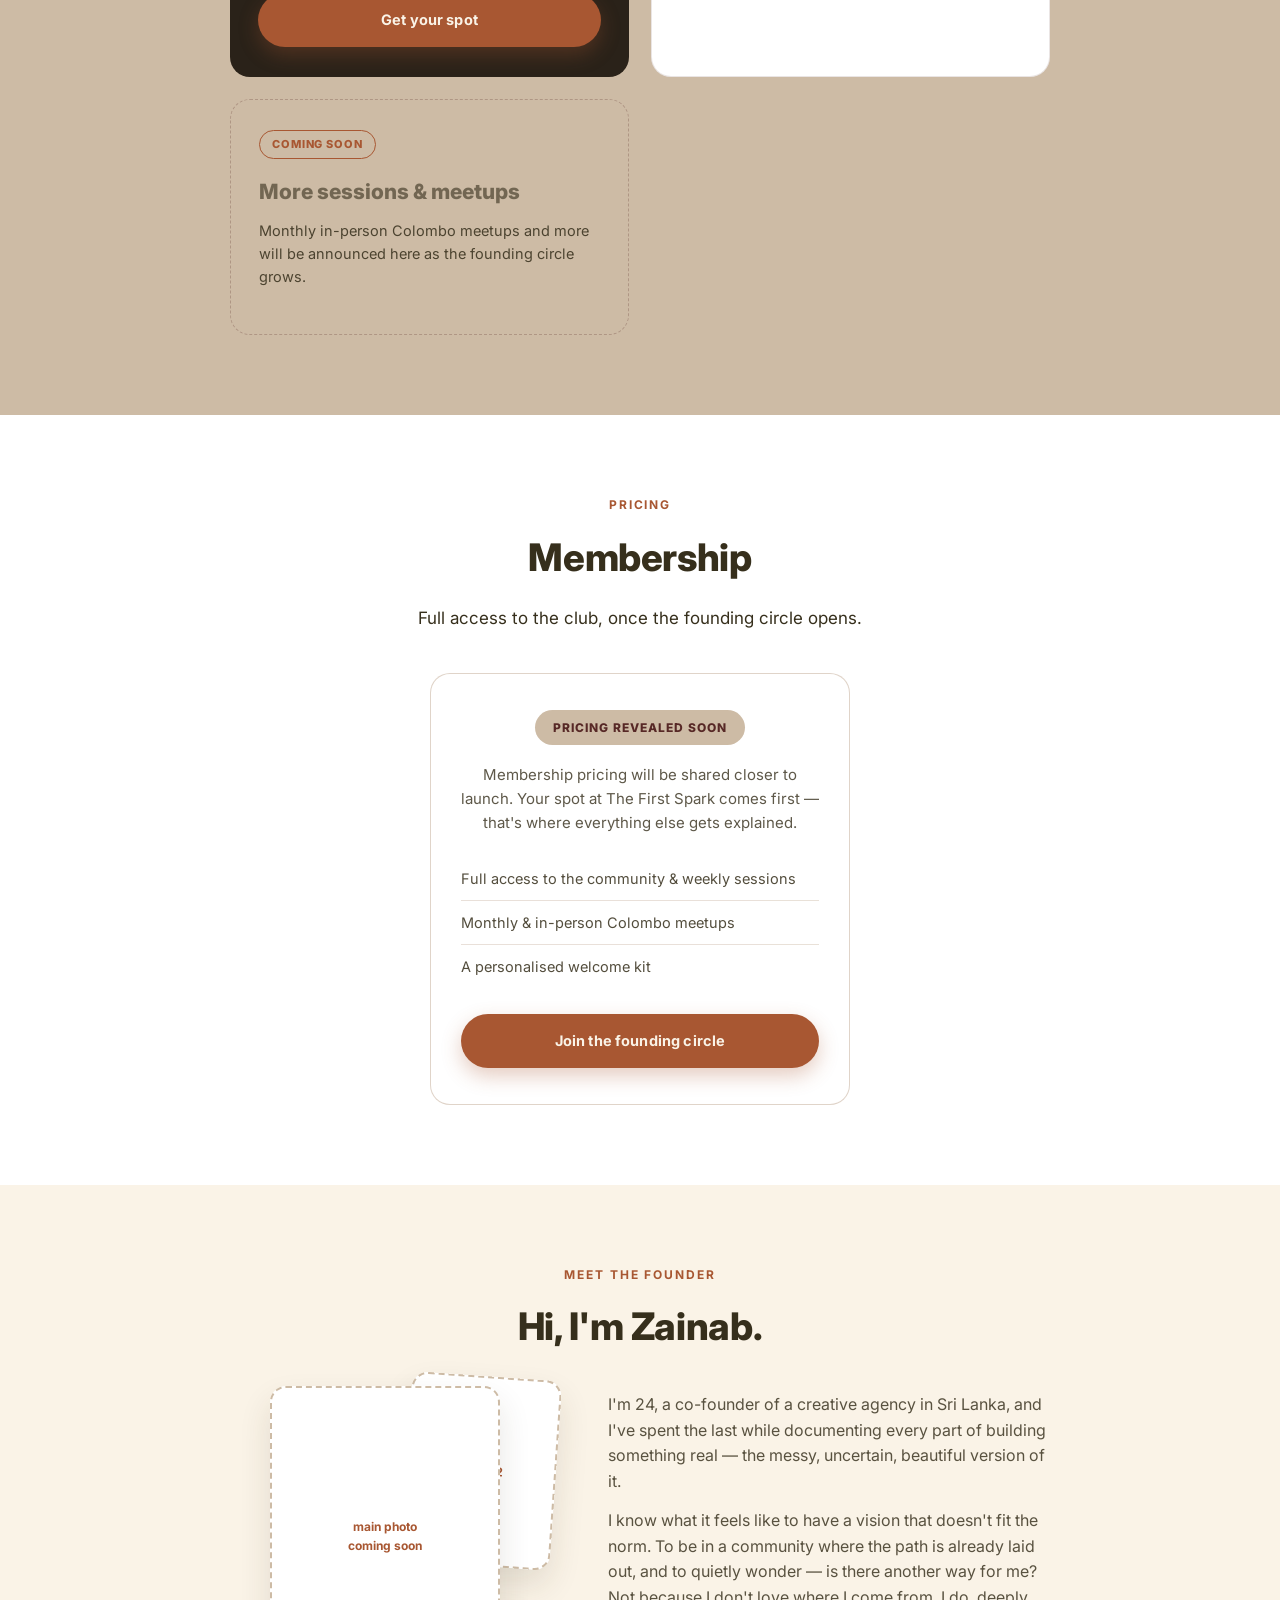
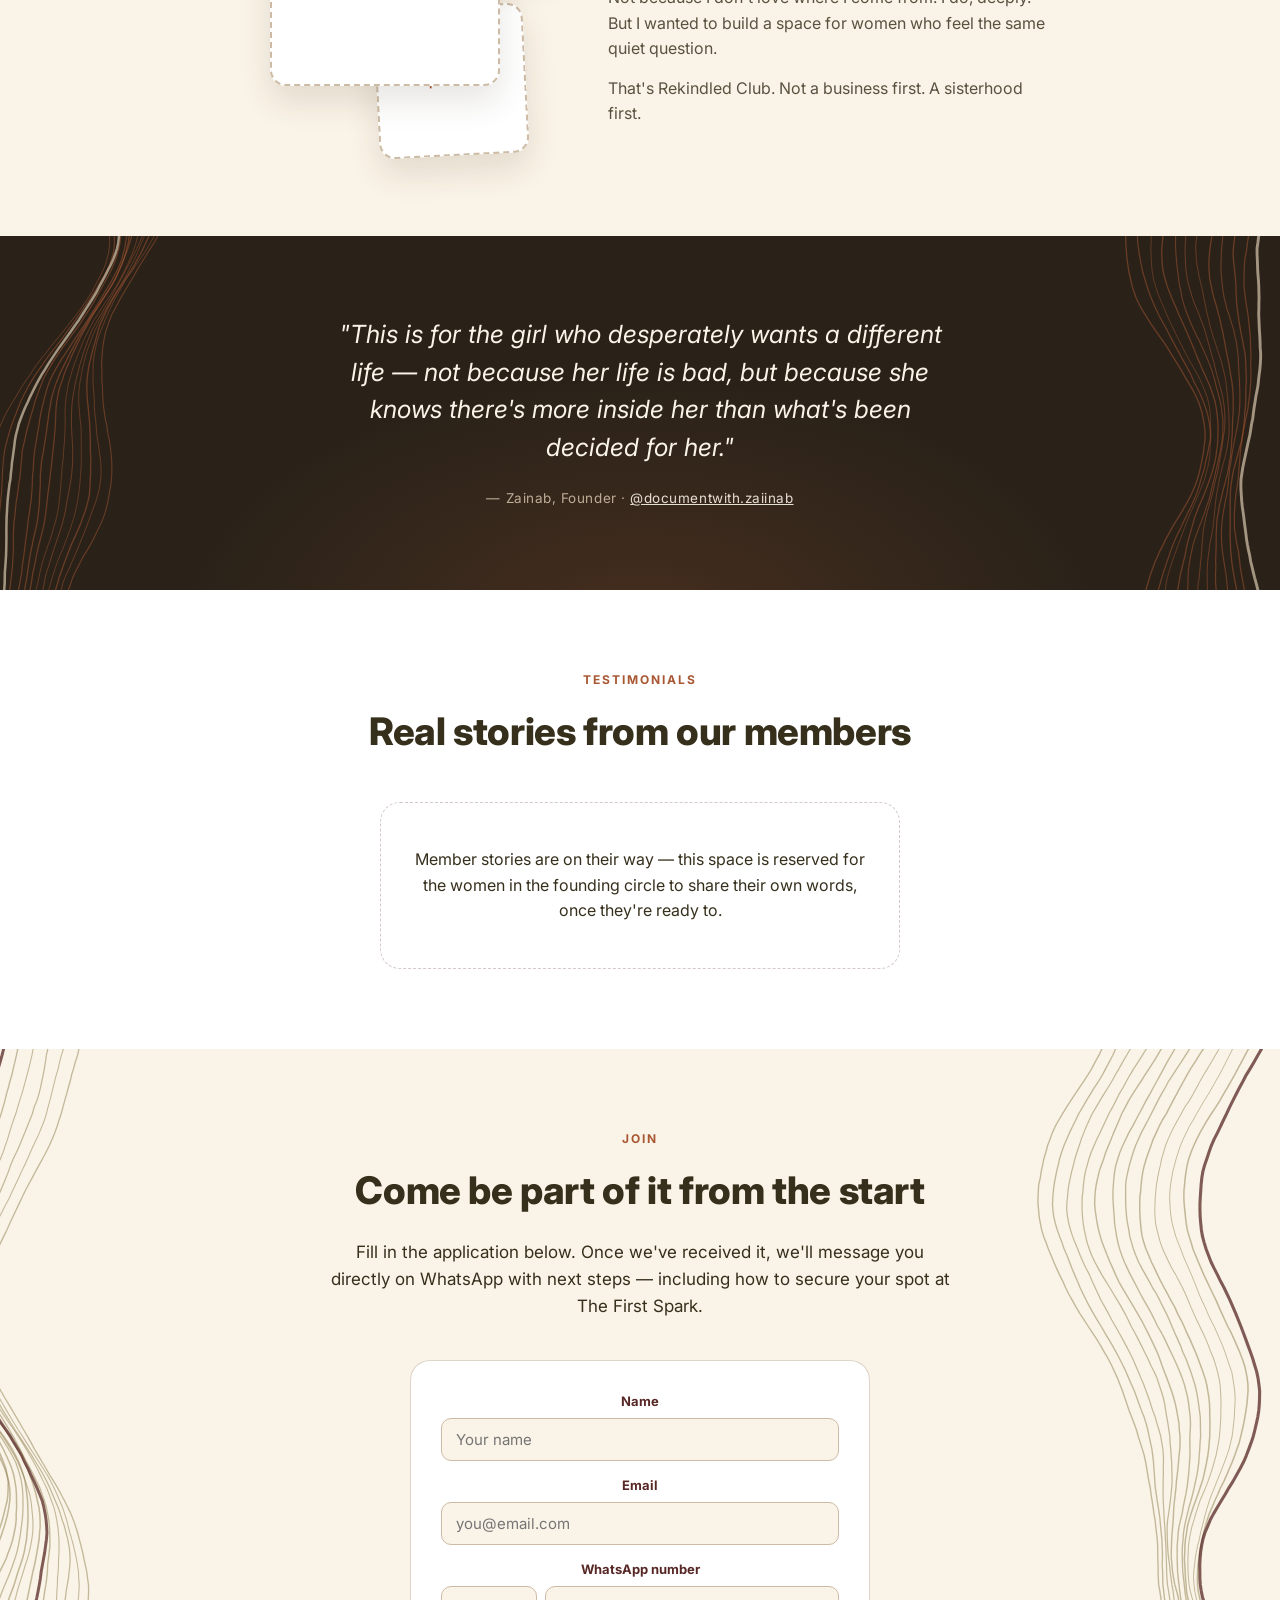
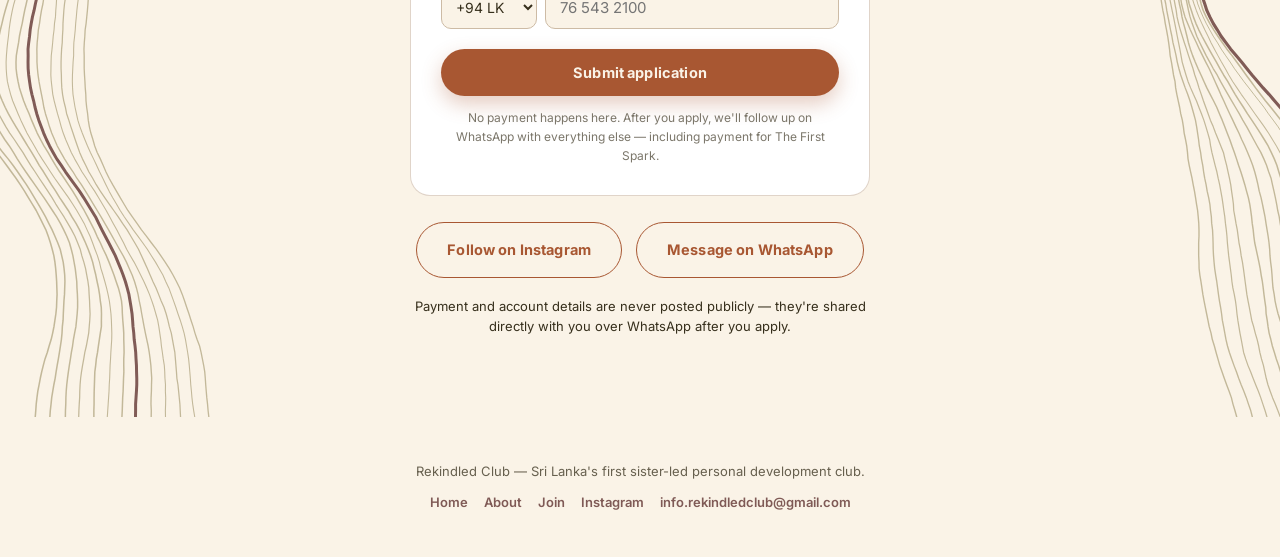
==== commit 49c5bdc4: "Add files via upload" ====
--- a/index.html
+++ b/index.html
@@ -222,20 +222,43 @@
     <p class="lede reveal">Fill in the application below. Once we've received it, we'll message you directly on WhatsApp with next steps — including how to secure your spot at The First Spark.</p>
 
     <!--
-      APPLICATION FORM — currently a placeholder that does nothing when submitted.
-      Once you have a Brevo account: go to Brevo > Contacts > Forms > create a "Simple form",
-      copy the embed HTML it gives you, and replace the <form>...</form> block below with it.
-      That will make submissions land directly in your Brevo mailing list, ready for newsletters.
+      APPLICATION FORM — wired to Brevo. Submissions land in the "Rekindled Club Applicants"
+      list. The visual design here is entirely custom (your .leadform CSS) — only the field
+      names/ids (FIRSTNAME, WHATSAPP, WHATSAPP__COUNTRY_CODE, EMAIL), the hidden anti-spam/
+      locale fields, the form action URL, and the two <script> blocks at the bottom of the
+      page came from Brevo's generated embed code. Do not rename those or Brevo won't
+      recognize the submitted fields.
     -->
-    <form class="leadform reveal" onsubmit="event.preventDefault(); alert('Form not yet connected — see the comment in index.html to wire this up to Brevo.');">
-      <label for="name">Name</label>
-      <input type="text" id="name" name="name" placeholder="Your name" required />
-
-      <label for="email">Email</label>
-      <input type="email" id="email" name="email" placeholder="you@email.com" required />
-
-      <label for="whatsapp">WhatsApp number</label>
-      <input type="tel" id="whatsapp" name="whatsapp" placeholder="07X XXX XXXX" required />
+    <div id="success-message" class="sib-form-message-panel leadform-msg leadform-msg--success reveal">
+      <span class="sib-form-message-panel__inner-text">Hi {FIRSTNAME}, thank you for applying to Rekindled Club — we're so glad you're here. We'll be reaching out to you directly on WhatsApp with next steps.</span>
+    </div>
+    <div id="error-message" class="sib-form-message-panel leadform-msg leadform-msg--error reveal">
+      <span class="sib-form-message-panel__inner-text">Your application could not be sent. Please check your details and try again.</span>
+    </div>
+
+    <form id="sib-form" class="leadform reveal" method="POST" action="https://28890400.sibforms.com/serve/[base64]" data-type="subscription">
+      <label for="FIRSTNAME">Name</label>
+      <input class="input" type="text" id="FIRSTNAME" name="FIRSTNAME" maxlength="200" autocomplete="off" placeholder="Your name" data-required="true" required />
+
+      <label for="EMAIL">Email</label>
+      <input class="input" type="email" id="EMAIL" name="EMAIL" autocomplete="off" placeholder="you@email.com" data-required="true" required />
+
+      <label for="WHATSAPP">WhatsApp number</label>
+      <div class="sib-sms-input whatsapp-row" data-placeholder="76543210" data-required="true" data-country-code="LK" data-value="" data-attributename="WHATSAPP">
+        <select class="input whatsapp-code" name="WHATSAPP__COUNTRY_CODE" data-required="true">
+          <option value="+94" selected>+94 LK</option>
+          <option value="+91">+91 IN</option>
+          <option value="+44">+44 GB</option>
+          <option value="+1">+1 US</option>
+          <option value="+61">+61 AU</option>
+          <option value="+971">+971 AE</option>
+          <option value="+65">+65 SG</option>
+        </select>
+        <input class="input" type="tel" id="WHATSAPP" name="WHATSAPP" autocomplete="off" placeholder="76 543 2100" data-required="true" required />
+      </div>
+
+      <input type="text" name="email_address_check" value="" class="input--hidden" />
+      <input type="hidden" name="locale" value="en" />
 
       <button type="submit" class="btn btn-primary">Submit application</button>
       <p class="note">No payment happens here. After you apply, we'll follow up on WhatsApp with everything else — including payment for The First Spark.</p>
@@ -260,6 +283,30 @@
   </div>
 </footer>
 
+<!-- Brevo form widget config + script — powers the WhatsApp country-code field and
+     submits the Join form via AJAX (so applicants stay on this page and see the
+     inline success/error message instead of being sent to a Brevo-hosted page). -->
+<script>
+  window.REQUIRED_CODE_ERROR_MESSAGE = 'Please choose a country code';
+  window.LOCALE = 'en';
+  window.EMAIL_INVALID_MESSAGE = window.SMS_INVALID_MESSAGE = "The information provided is invalid. Please review the field format and try again.";
+  window.REQUIRED_ERROR_MESSAGE = "This field cannot be left blank.";
+  window.GENERIC_INVALID_MESSAGE = "The information provided is invalid. Please review the field format and try again.";
+  window.INVALID_NUMBER = "The information provided is invalid. Please review the field format and try again.";
+  window.INVALID_DATE = "Please enter a valid date";
+  window.REQUIRED_MULTISELECT_MESSAGE = 'Please select at least 1 option';
+  window.translation = {
+    common: {
+      selectedList: '{quantity} list selected',
+      selectedLists: '{quantity} lists selected',
+      selectedOption: '{quantity} selected',
+      selectedOptions: '{quantity} selected',
+    }
+  };
+  var AUTOHIDE = Boolean(0);
+</script>
+<script defer src="https://sibforms.com/forms/end-form/build/main.js"></script>
+
 <script src="script.js"></script>
 </body>
 </html>
--- a/style.css
+++ b/style.css
@@ -283,6 +283,24 @@
 .leadform input:focus{outline:2px solid var(--rust);outline-offset:1px;}
 .leadform button{width:100%;margin-top:20px;}
 .leadform .note{font-size:12px;color:var(--forest);opacity:0.65;margin-top:12px;text-align:center;}
+
+/* WhatsApp field — country code + number side by side, styled to match the other inputs */
+.leadform select{width:100%;padding:11px 10px;border:1px solid var(--ivory-musing);border-radius:10px;font-size:14px;font-family:inherit;background:var(--ivory);color:var(--forest);}
+.whatsapp-row{display:flex;gap:8px;}
+.whatsapp-row .whatsapp-code{flex:0 0 96px;}
+.whatsapp-row input{flex:1;min-width:0;}
+
+/* Brevo anti-spam honeypot field — must stay present but invisible to real visitors */
+.input--hidden{position:absolute;left:-9999px;width:1px;height:1px;overflow:hidden;}
+
+/* Brevo AJAX success/error messages — hidden by default via the same low-specificity
+   :where() trick Brevo's own embed code uses, so their form script can reveal whichever
+   one applies after a submit without fighting our stylesheet's specificity. */
+:where(.sib-form-message-panel){display:none;}
+.leadform-msg{max-width:460px;margin:0 auto 18px;padding:14px 18px;border-radius:12px;font-size:14px;line-height:1.5;text-align:left;}
+.leadform-msg--success{background:#e7faf0;color:#085229;border:1px solid #13ce66;}
+.leadform-msg--error{background:#ffeded;color:#661d1d;border:1px solid #ff4949;}
+
 .join-links{display:flex;gap:14px;justify-content:center;flex-wrap:wrap;margin-top:26px;}
 .payment-note{max-width:460px;margin:18px auto 0;font-size:13px;color:var(--forest);opacity:0.7;text-align:center;}
 
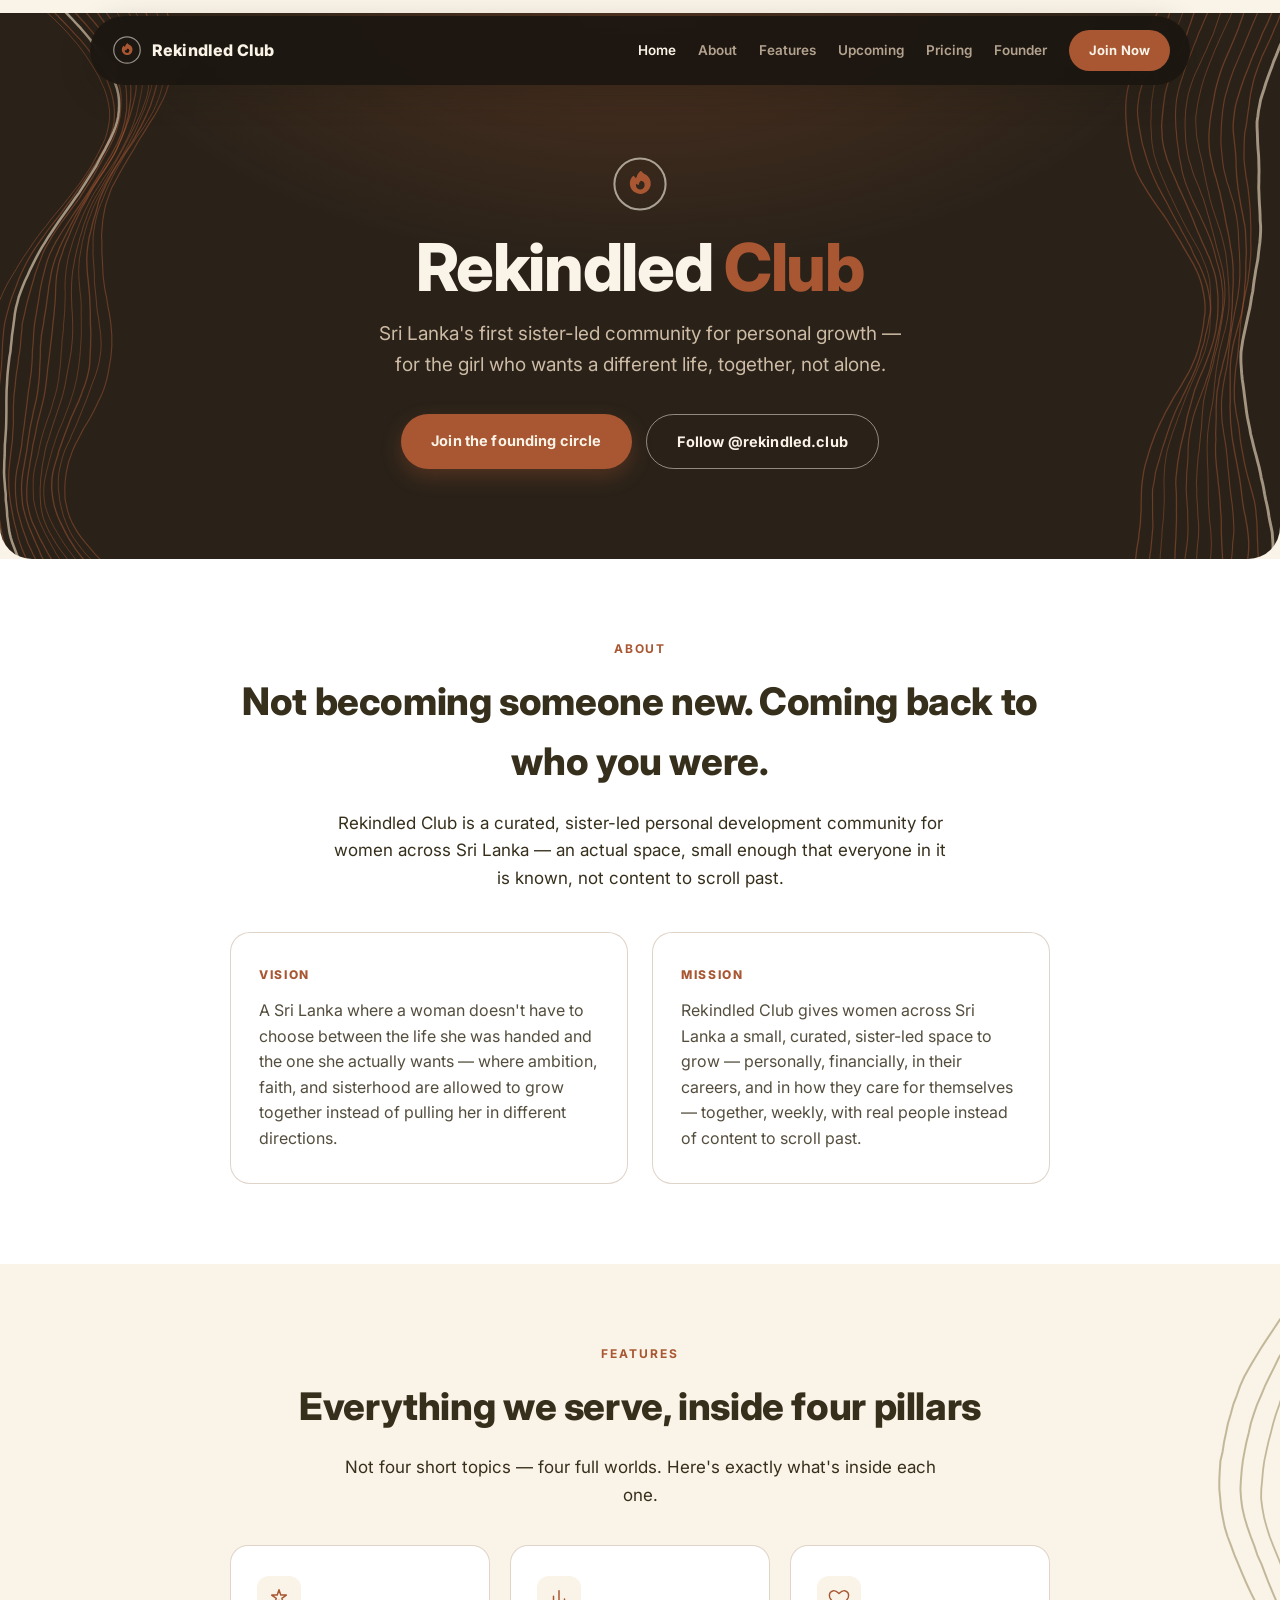
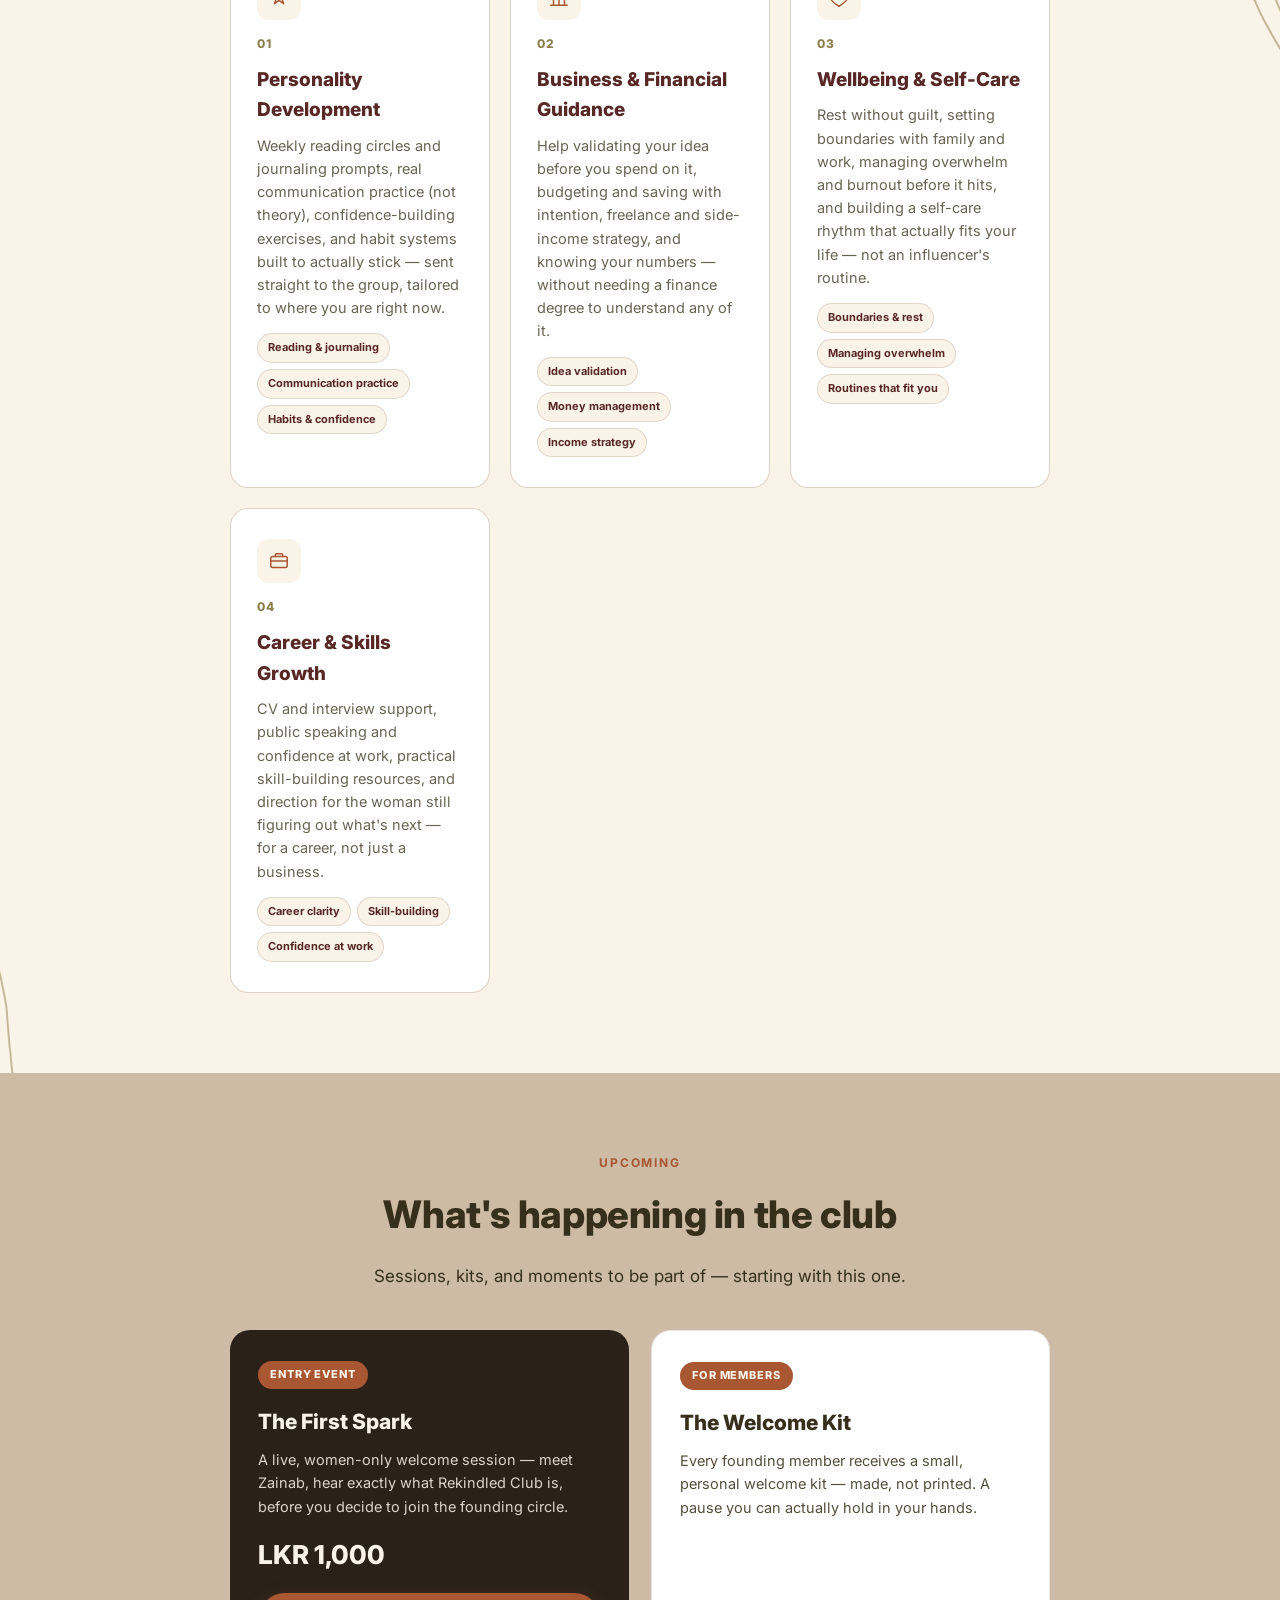
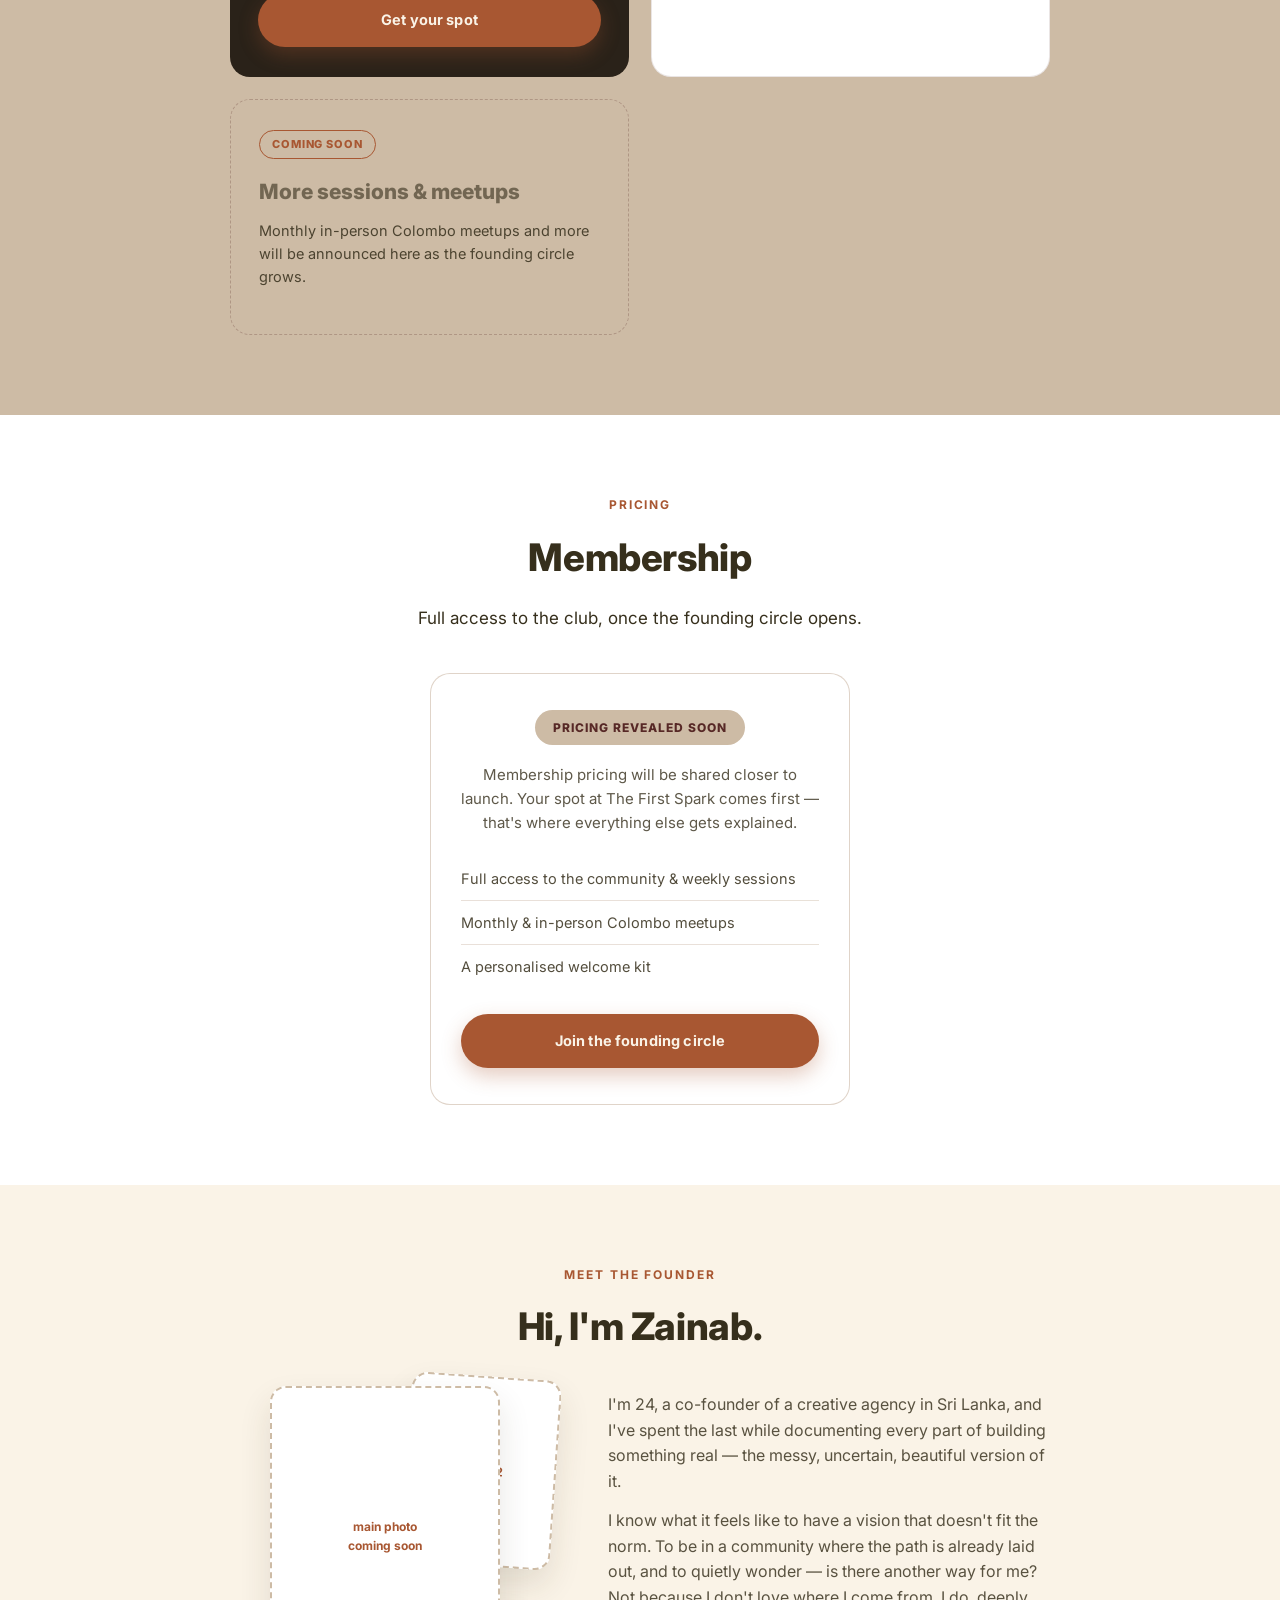
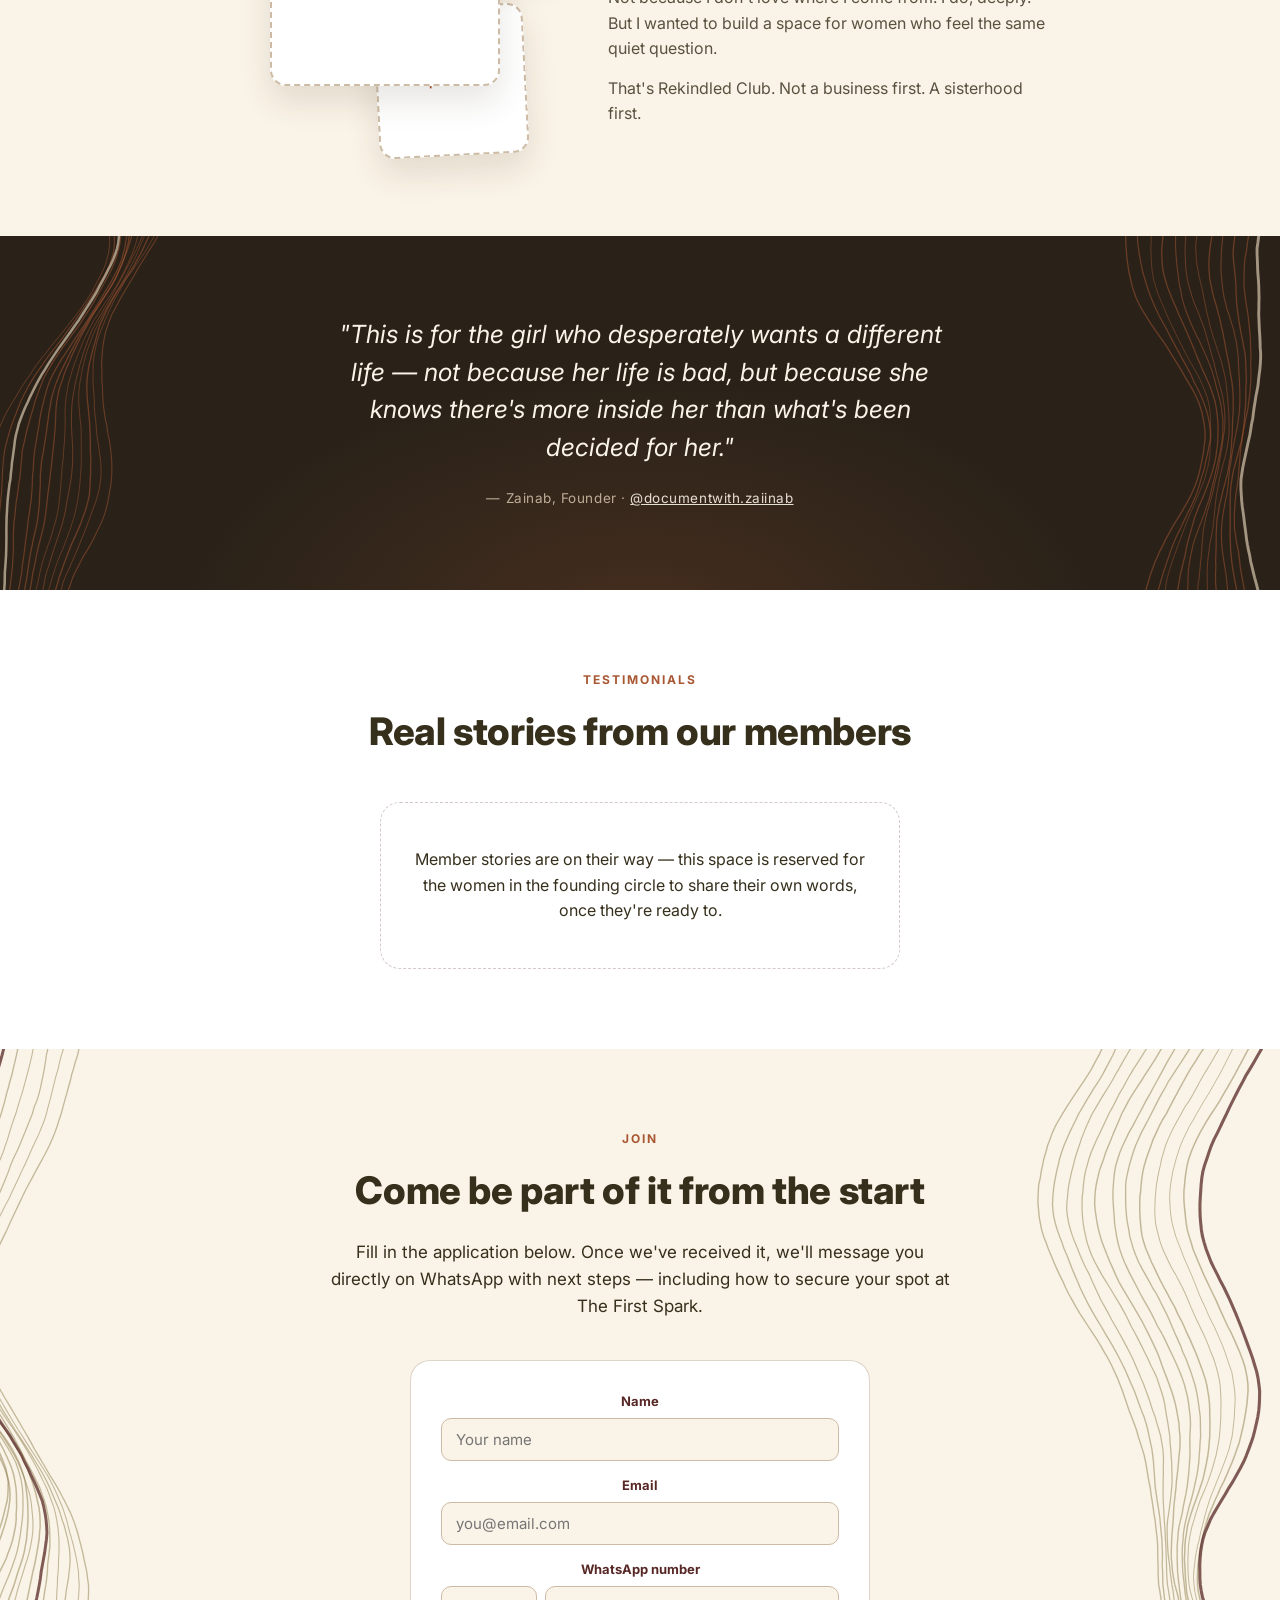
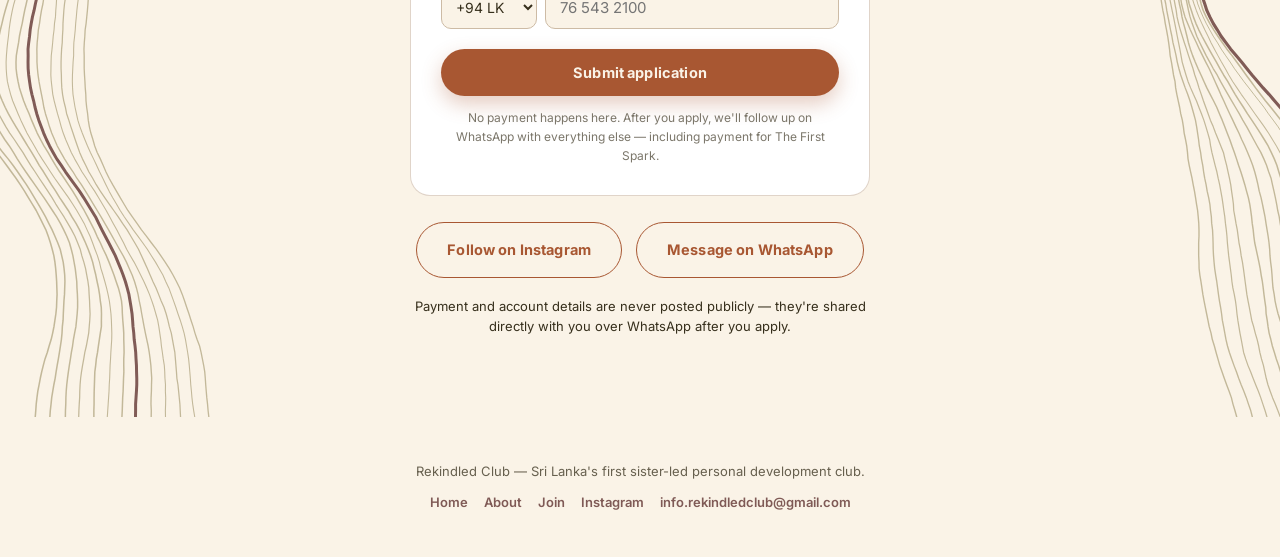
==== commit 34247591: "Add files via upload" ====
--- a/index.html
+++ b/index.html
@@ -225,27 +225,28 @@
       APPLICATION FORM — wired to Brevo. Submissions land in the "Rekindled Club Applicants"
       list. The visual design here is entirely custom (your .leadform CSS) — only the field
       names/ids (FIRSTNAME, WHATSAPP, WHATSAPP__COUNTRY_CODE, EMAIL), the hidden anti-spam/
-      locale fields, the form action URL, and the two <script> blocks at the bottom of the
-      page came from Brevo's generated embed code. Do not rename those or Brevo won't
-      recognize the submitted fields.
+      locale fields, and the form action URL came from Brevo's generated embed code. Do not
+      rename those or Brevo won't recognize the submitted fields. The actual submit is
+      handled by submitJoinForm() in script.js (a direct fetch() to the action URL below) —
+      see the comment near the bottom of index.html for why.
     -->
-    <div id="success-message" class="sib-form-message-panel leadform-msg leadform-msg--success reveal">
-      <span class="sib-form-message-panel__inner-text">Hi {FIRSTNAME}, thank you for applying to Rekindled Club — we're so glad you're here. We'll be reaching out to you directly on WhatsApp with next steps.</span>
-    </div>
-    <div id="error-message" class="sib-form-message-panel leadform-msg leadform-msg--error reveal">
-      <span class="sib-form-message-panel__inner-text">Your application could not be sent. Please check your details and try again.</span>
-    </div>
-
-    <form id="sib-form" class="leadform reveal" method="POST" action="https://28890400.sibforms.com/serve/[base64]" data-type="subscription">
+    <div id="success-message" class="sib-form-message-panel leadform-msg leadform-msg--success">
+      <span class="sib-form-message-panel__inner-text">Thank you for applying to Rekindled Club — we're so glad you're here. We'll be reaching out to you directly on WhatsApp with next steps.</span>
+    </div>
+    <div id="error-message" class="sib-form-message-panel leadform-msg leadform-msg--error">
+      <span class="sib-form-message-panel__inner-text">Your application could not be sent. Please check your details and try again, or message us directly on WhatsApp.</span>
+    </div>
+
+    <form id="sib-form" class="leadform reveal" method="POST" action="https://28890400.sibforms.com/serve/[base64]">
       <label for="FIRSTNAME">Name</label>
-      <input class="input" type="text" id="FIRSTNAME" name="FIRSTNAME" maxlength="200" autocomplete="off" placeholder="Your name" data-required="true" required />
+      <input class="input" type="text" id="FIRSTNAME" name="FIRSTNAME" maxlength="200" autocomplete="off" placeholder="Your name" required />
 
       <label for="EMAIL">Email</label>
-      <input class="input" type="email" id="EMAIL" name="EMAIL" autocomplete="off" placeholder="you@email.com" data-required="true" required />
+      <input class="input" type="email" id="EMAIL" name="EMAIL" autocomplete="off" placeholder="you@email.com" required />
 
       <label for="WHATSAPP">WhatsApp number</label>
-      <div class="sib-sms-input whatsapp-row" data-placeholder="76543210" data-required="true" data-country-code="LK" data-value="" data-attributename="WHATSAPP">
-        <select class="input whatsapp-code" name="WHATSAPP__COUNTRY_CODE" data-required="true">
+      <div class="whatsapp-row">
+        <select class="input whatsapp-code" name="WHATSAPP__COUNTRY_CODE" aria-label="Country code">
           <option value="+94" selected>+94 LK</option>
           <option value="+91">+91 IN</option>
           <option value="+44">+44 GB</option>
@@ -254,10 +255,10 @@
           <option value="+971">+971 AE</option>
           <option value="+65">+65 SG</option>
         </select>
-        <input class="input" type="tel" id="WHATSAPP" name="WHATSAPP" autocomplete="off" placeholder="76 543 2100" data-required="true" required />
-      </div>
-
-      <input type="text" name="email_address_check" value="" class="input--hidden" />
+        <input class="input" type="tel" id="WHATSAPP" name="WHATSAPP" autocomplete="off" placeholder="76 543 2100" required />
+      </div>
+
+      <input type="text" name="email_address_check" value="" class="input--hidden" tabindex="-1" autocomplete="off" />
       <input type="hidden" name="locale" value="en" />
 
       <button type="submit" class="btn btn-primary">Submit application</button>
@@ -283,30 +284,12 @@
   </div>
 </footer>
 
-<!-- Brevo form widget config + script — powers the WhatsApp country-code field and
-     submits the Join form via AJAX (so applicants stay on this page and see the
-     inline success/error message instead of being sent to a Brevo-hosted page). -->
-<script>
-  window.REQUIRED_CODE_ERROR_MESSAGE = 'Please choose a country code';
-  window.LOCALE = 'en';
-  window.EMAIL_INVALID_MESSAGE = window.SMS_INVALID_MESSAGE = "The information provided is invalid. Please review the field format and try again.";
-  window.REQUIRED_ERROR_MESSAGE = "This field cannot be left blank.";
-  window.GENERIC_INVALID_MESSAGE = "The information provided is invalid. Please review the field format and try again.";
-  window.INVALID_NUMBER = "The information provided is invalid. Please review the field format and try again.";
-  window.INVALID_DATE = "Please enter a valid date";
-  window.REQUIRED_MULTISELECT_MESSAGE = 'Please select at least 1 option';
-  window.translation = {
-    common: {
-      selectedList: '{quantity} list selected',
-      selectedLists: '{quantity} lists selected',
-      selectedOption: '{quantity} selected',
-      selectedOptions: '{quantity} selected',
-    }
-  };
-  var AUTOHIDE = Boolean(0);
-</script>
-<script defer src="https://sibforms.com/forms/end-form/build/main.js"></script>
-
+<!-- The Join form submits straight to Brevo's endpoint via our own fetch() call in
+     script.js (see submitJoinForm). Brevo's own "main.js" widget script was tried
+     first but throws an internal error on submit on this page (a bug on their end
+     unrelated to our markup) which silently blocked every submission — so we talk
+     to their endpoint directly instead, which is what their own script does under
+     the hood anyway. -->
 <script src="script.js"></script>
 </body>
 </html>
--- a/style.css
+++ b/style.css
@@ -293,13 +293,14 @@
 /* Brevo anti-spam honeypot field — must stay present but invisible to real visitors */
 .input--hidden{position:absolute;left:-9999px;width:1px;height:1px;overflow:hidden;}
 
-/* Brevo AJAX success/error messages — hidden by default via the same low-specificity
-   :where() trick Brevo's own embed code uses, so their form script can reveal whichever
-   one applies after a submit without fighting our stylesheet's specificity. */
-:where(.sib-form-message-panel){display:none;}
-.leadform-msg{max-width:460px;margin:0 auto 18px;padding:14px 18px;border-radius:12px;font-size:14px;line-height:1.5;text-align:left;}
+/* Join form success/error messages — hidden by default, shown by adding .is-visible
+   (toggled from submitJoinForm() in script.js once the real submit result is known). */
+.leadform-msg{display:none;max-width:460px;margin:0 auto 18px;padding:14px 18px;border-radius:12px;font-size:14px;line-height:1.5;text-align:left;}
+.leadform-msg.is-visible{display:block;}
 .leadform-msg--success{background:#e7faf0;color:#085229;border:1px solid #13ce66;}
 .leadform-msg--error{background:#ffeded;color:#661d1d;border:1px solid #ff4949;}
+
+.leadform button[disabled]{opacity:0.6;cursor:not-allowed;}
 
 .join-links{display:flex;gap:14px;justify-content:center;flex-wrap:wrap;margin-top:26px;}
 .payment-note{max-width:460px;margin:18px auto 0;font-size:13px;color:var(--forest);opacity:0.7;text-align:center;}
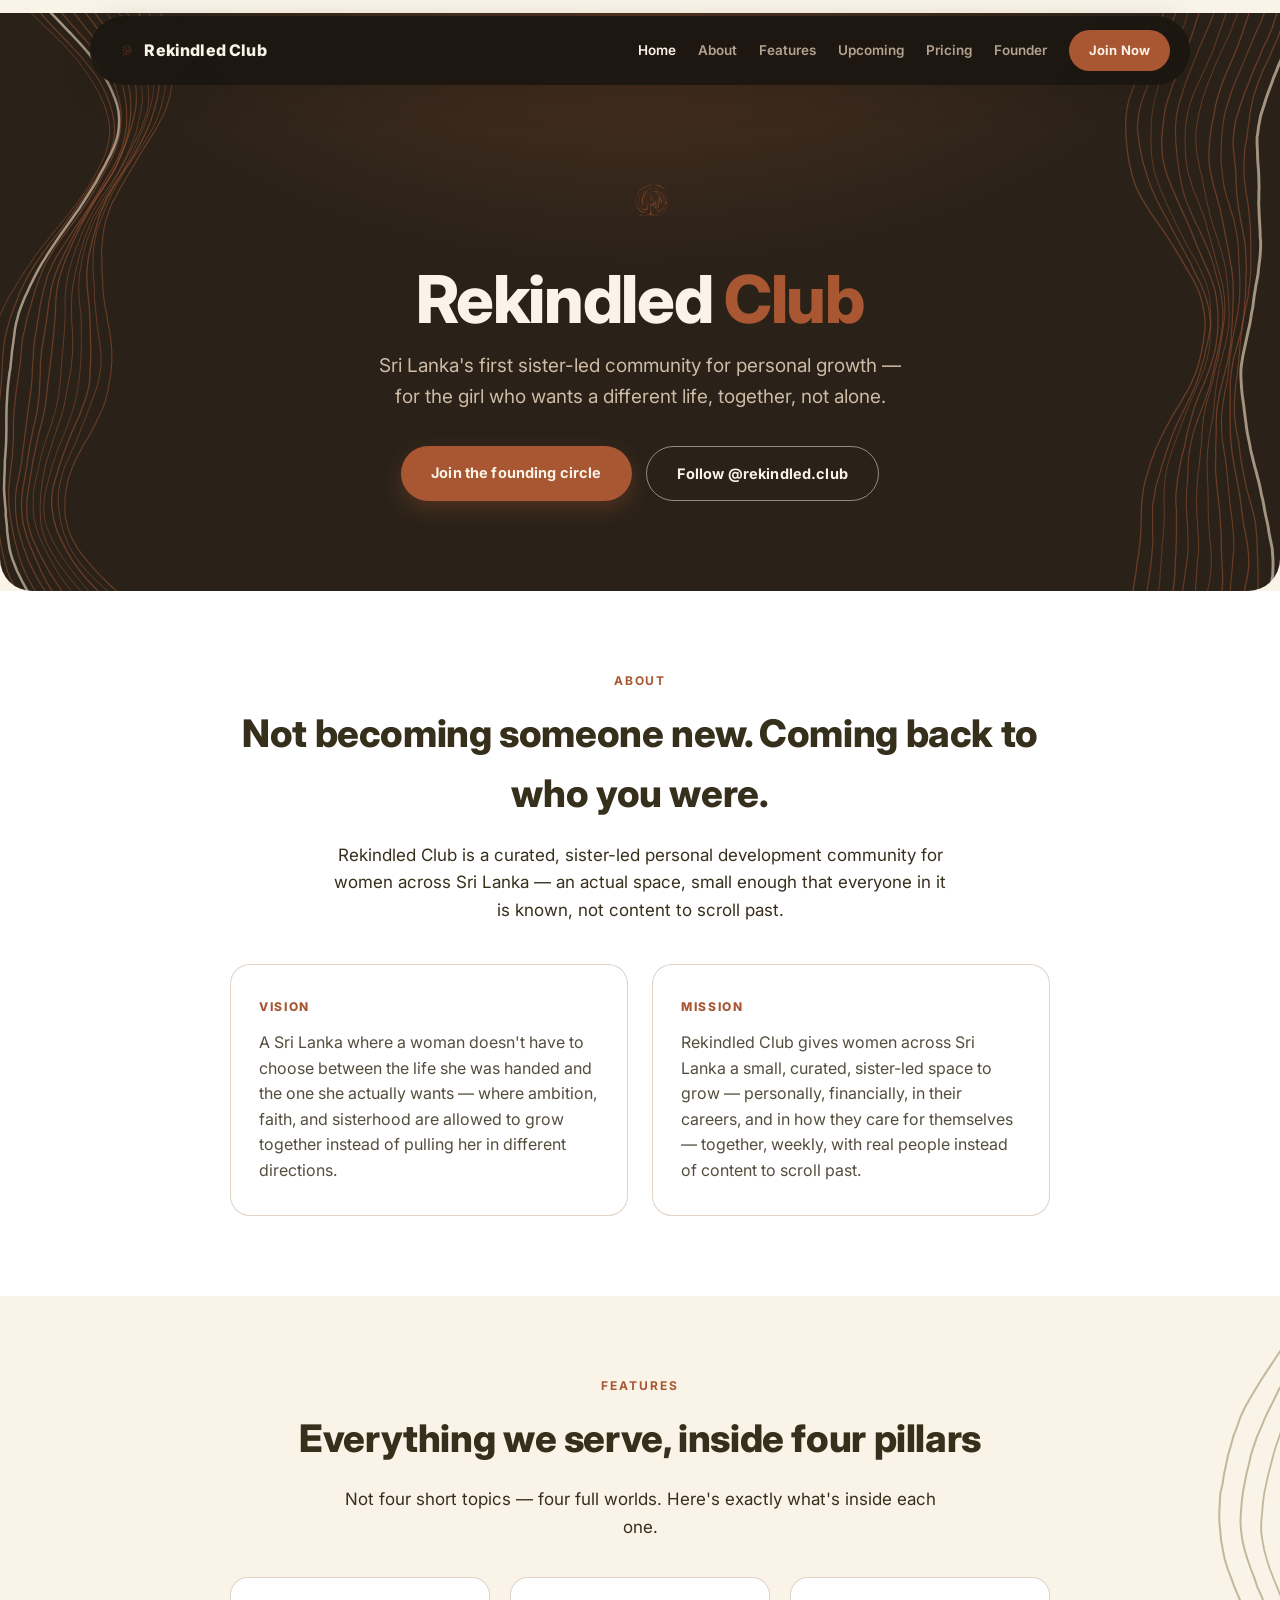
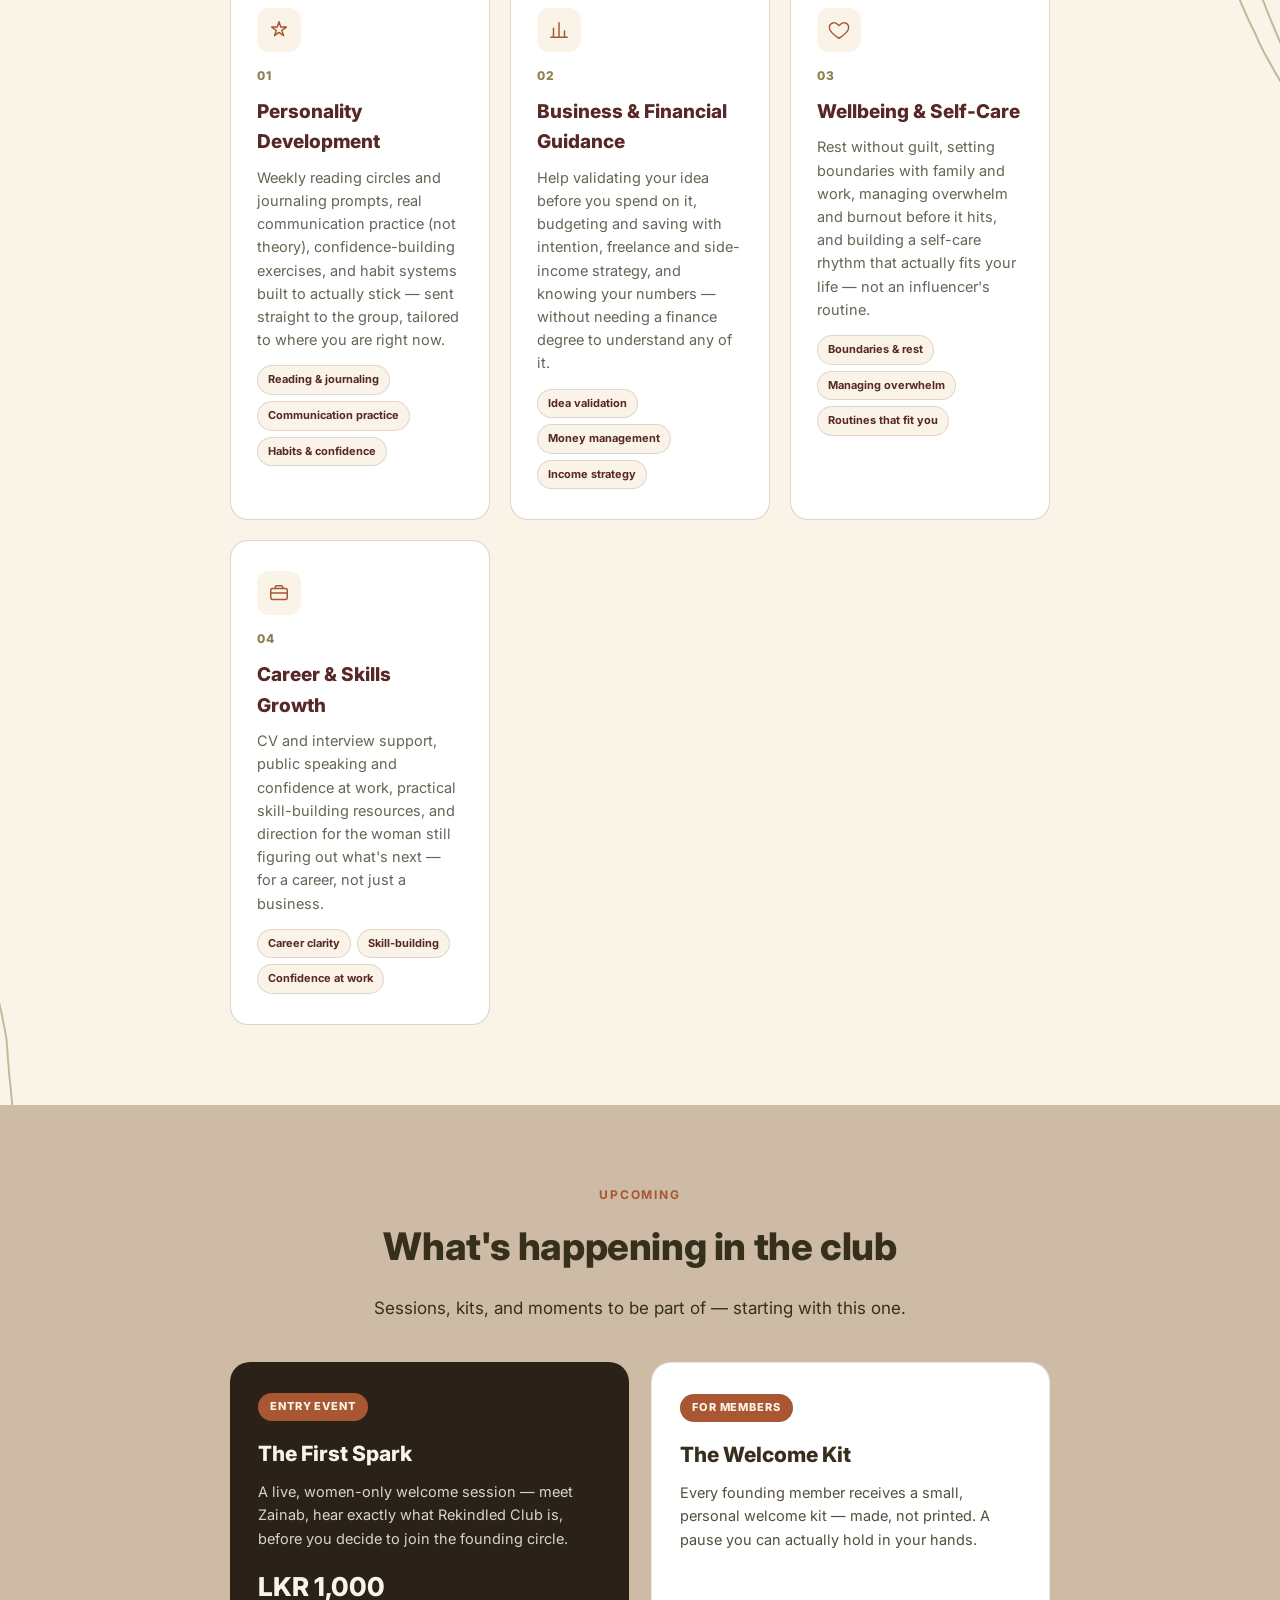
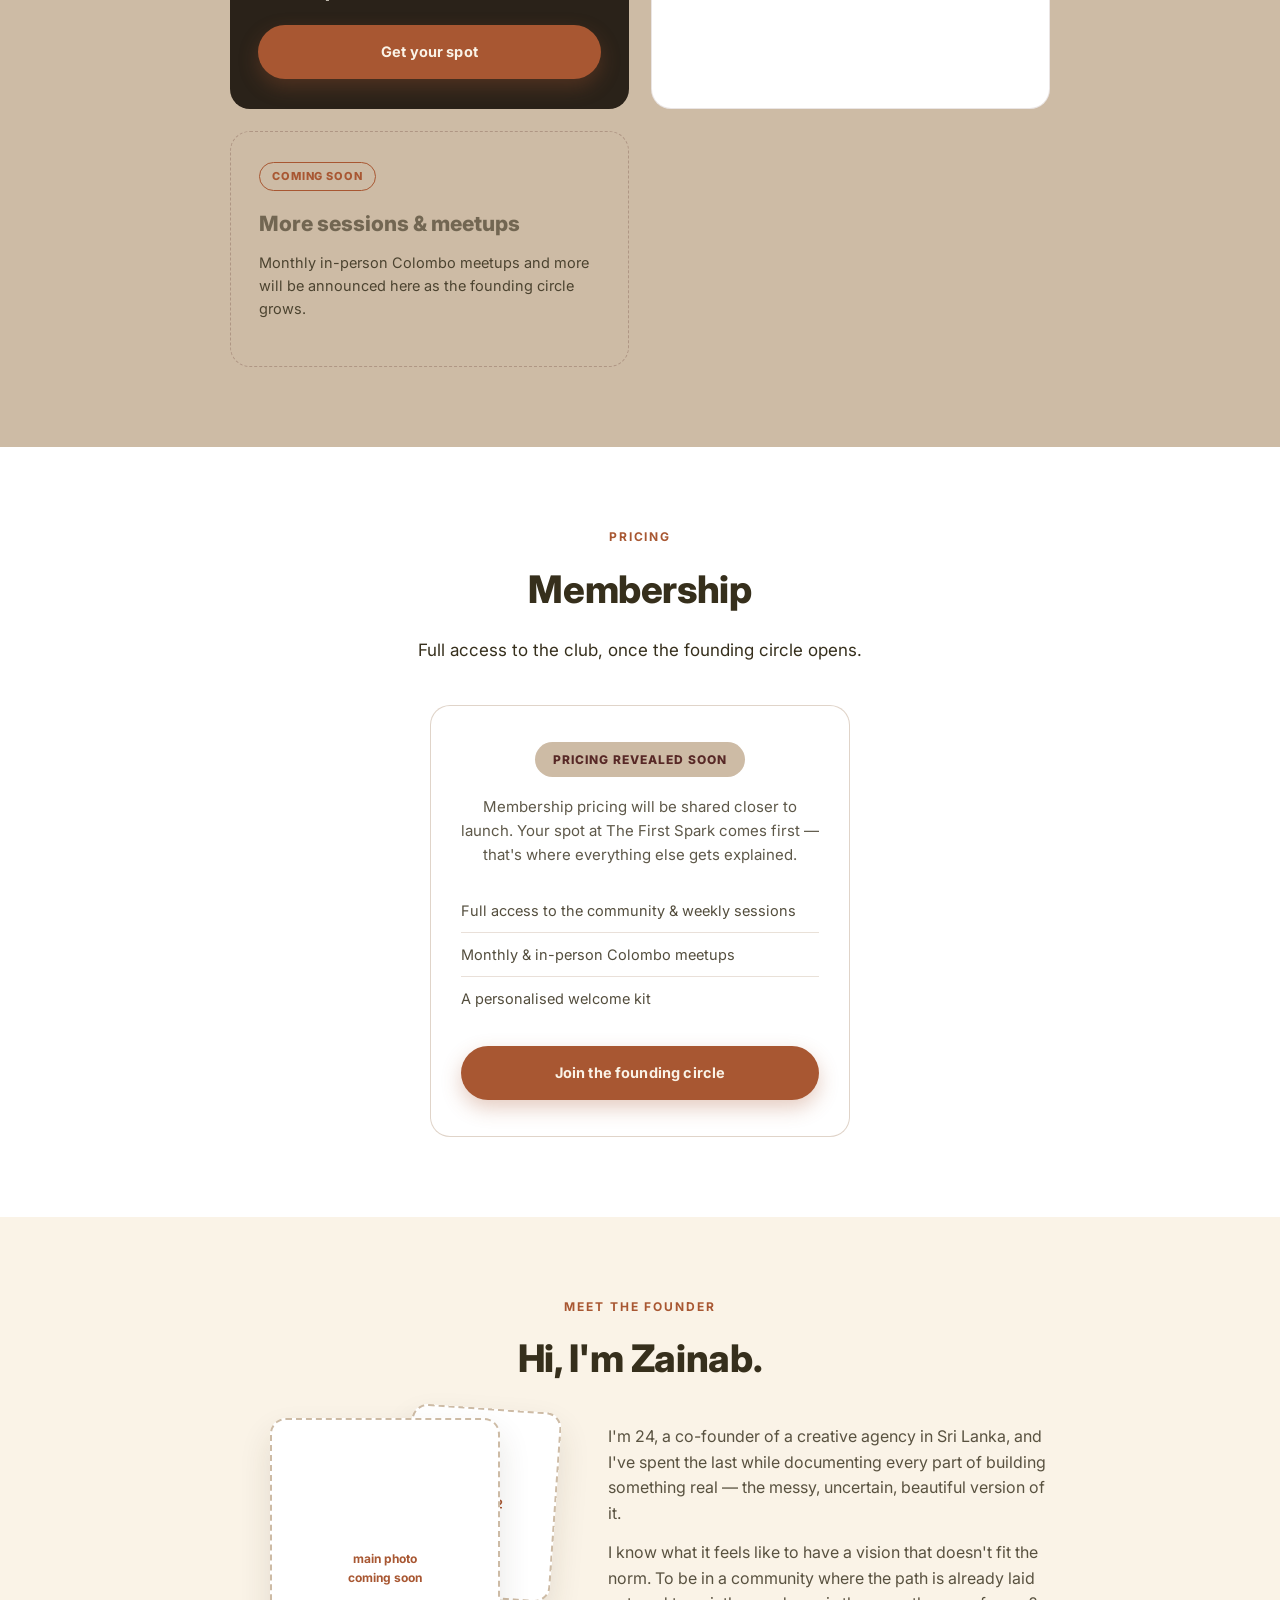
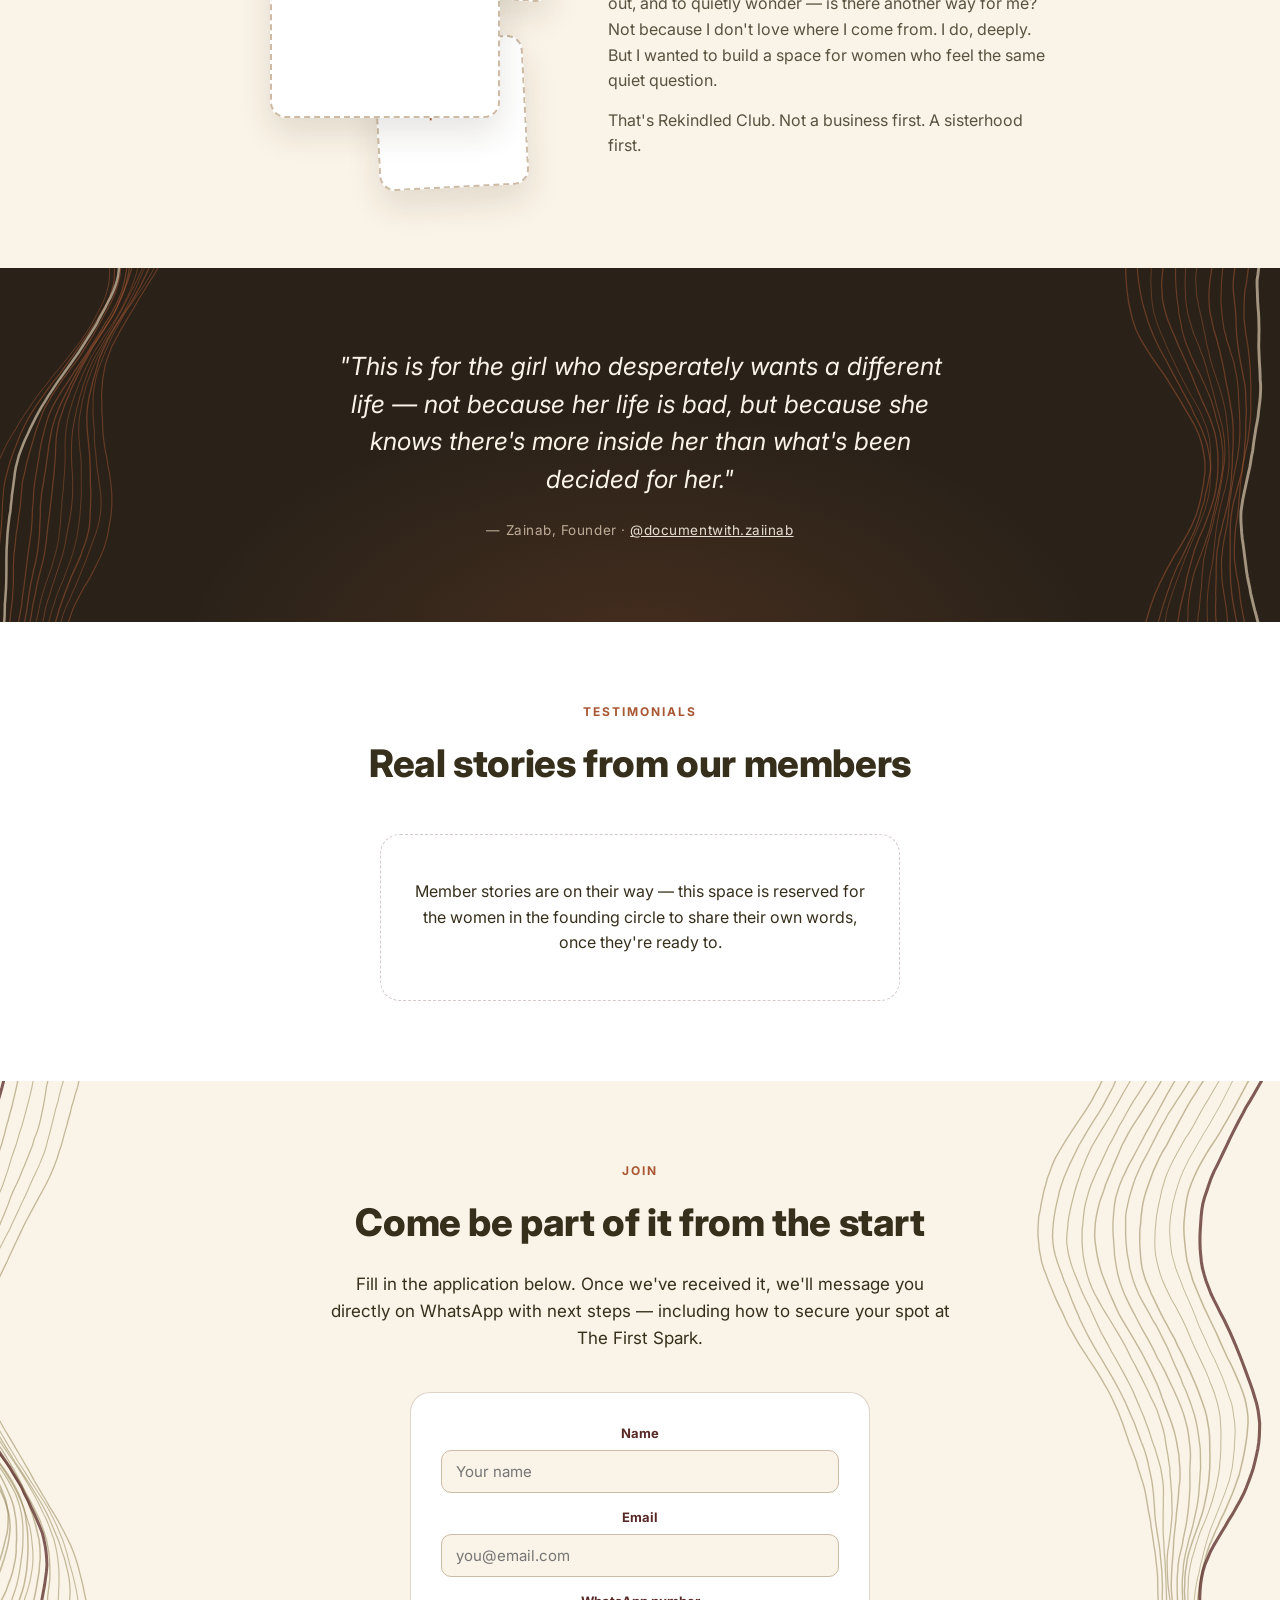
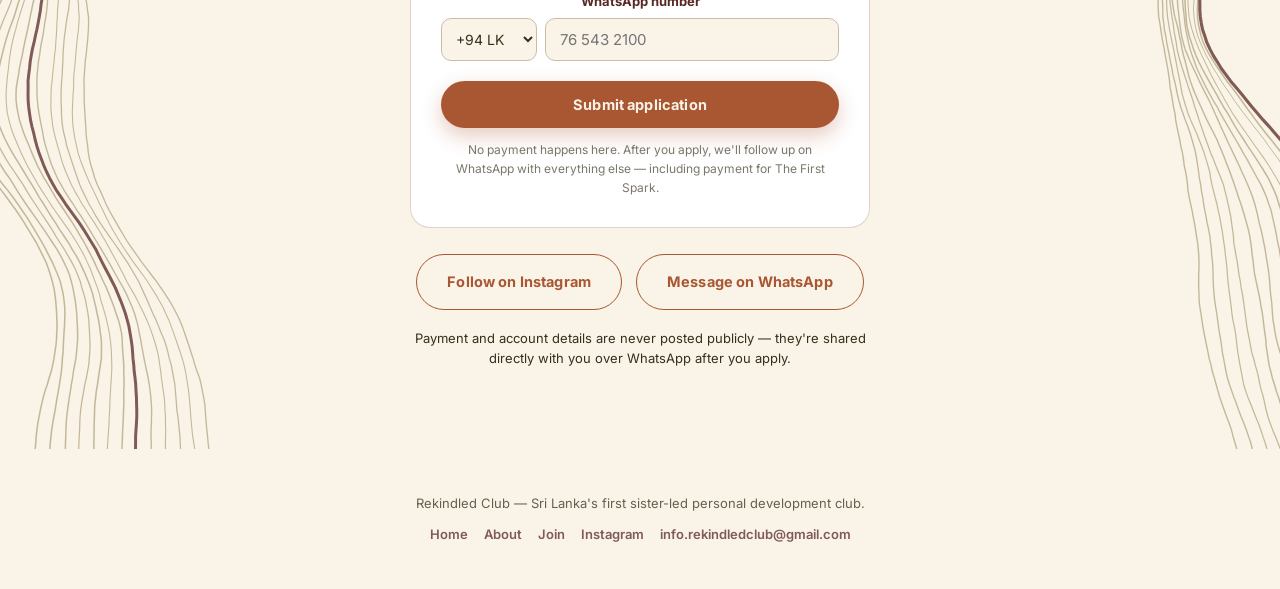
==== commit c4c372b8: "Add files via upload" ====
--- a/index.html
+++ b/index.html
@@ -6,6 +6,9 @@
 <title>Rekindled Club — for the girl who wants a different life</title>
 <meta name="description" content="Rekindled Club — Sri Lanka's first sister-led personal development club. Together, not alone." />
 <link rel="stylesheet" href="style.css" />
+<link rel="icon" type="image/png" sizes="32x32" href="favicon-32.png" />
+<link rel="icon" type="image/png" sizes="16x16" href="favicon-16.png" />
+<link rel="apple-touch-icon" sizes="180x180" href="apple-touch-icon.png" />
 
 <!-- META PIXEL — uncomment once you have a Pixel ID from Meta Events Manager, and replace YOUR_PIXEL_ID
 <script>
@@ -23,12 +26,7 @@
 
 <nav class="sitenav">
   <a class="brand" href="#home">
-    <!-- LOGO: a simple circle-badge emblem for now. Swap this whole <svg> for
-         <img src="logo.png" alt="Rekindled Club" height="26"> once a real designed logo exists. -->
-    <svg class="logo-badge flame" width="30" height="30" viewBox="0 0 34 34" xmlns="http://www.w3.org/2000/svg">
-      <circle cx="17" cy="17" r="15" fill="none" stroke="#A85732" stroke-width="1.4" opacity="0.55"/>
-      <path transform="translate(9,8) scale(0.68)" fill="#A85732" fill-rule="evenodd" clip-rule="evenodd" d="M12.963 2.286a.75.75 0 00-1.071-.136 9.742 9.742 0 00-3.539 6.176 7.547 7.547 0 01-1.705-1.715.75.75 0 00-1.152-.082A9 9 0 1015.68 4.534a7.46 7.46 0 01-2.717-2.248zM15.75 14.25a3.75 3.75 0 11-7.313-1.172c.628.465 1.35.81 2.133 1a5.99 5.99 0 011.925-3.545 3.75 3.75 0 013.255 3.717z"/>
-    </svg>
+    <img class="logo-badge" src="logo.png" alt="" height="30" />
     Rekindled Club
   </a>
   <button class="hamburger" id="hamburgerBtn" aria-label="Open menu" aria-expanded="false">
@@ -48,10 +46,7 @@
 
 <!-- HOME -->
 <header class="hero" id="home">
-  <svg class="logo-badge flame" width="58" height="58" viewBox="0 0 34 34" xmlns="http://www.w3.org/2000/svg" style="margin:0 auto 20px;display:block;">
-    <circle cx="17" cy="17" r="15" fill="none" stroke="#A85732" stroke-width="1.2" opacity="0.6"/>
-    <path transform="translate(9,8) scale(0.68)" fill="#A85732" fill-rule="evenodd" clip-rule="evenodd" d="M12.963 2.286a.75.75 0 00-1.071-.136 9.742 9.742 0 00-3.539 6.176 7.547 7.547 0 01-1.705-1.715.75.75 0 00-1.152-.082A9 9 0 1015.68 4.534a7.46 7.46 0 01-2.717-2.248zM15.75 14.25a3.75 3.75 0 11-7.313-1.172c.628.465 1.35.81 2.133 1a5.99 5.99 0 011.925-3.545 3.75 3.75 0 013.255 3.717z"/>
-  </svg>
+  <img class="logo-badge" src="logo.png" alt="Rekindled Club" height="90" style="margin:0 auto 20px;display:block;" />
   <h1 class="title">Rekindled <span class="hl">Club</span></h1>
   <p class="tagline">Sri Lanka's first sister-led community for personal growth — for the girl who wants a different life, together, not alone.</p>
   <div class="cta-row">
@@ -226,9 +221,11 @@
       list. The visual design here is entirely custom (your .leadform CSS) — only the field
       names/ids (FIRSTNAME, WHATSAPP, WHATSAPP__COUNTRY_CODE, EMAIL), the hidden anti-spam/
       locale fields, and the form action URL came from Brevo's generated embed code. Do not
-      rename those or Brevo won't recognize the submitted fields. The actual submit is
-      handled by submitJoinForm() in script.js (a direct fetch() to the action URL below) —
-      see the comment near the bottom of index.html for why.
+      rename those or Brevo won't recognize the submitted fields — confirmed directly against
+      Brevo's endpoint that "WHATSAPP" is this form's real, required attribute name (renaming
+      it to "SMS" gets rejected outright). If the number isn't visible on a contact's
+      Information card in the dashboard, it's a display/column setting, not a data problem —
+      see the note added in the chat about using "Customize columns" or search to find it.
     -->
     <div id="success-message" class="sib-form-message-panel leadform-msg leadform-msg--success">
       <span class="sib-form-message-panel__inner-text">Thank you for applying to Rekindled Club — we're so glad you're here. We'll be reaching out to you directly on WhatsApp with next steps.</span>
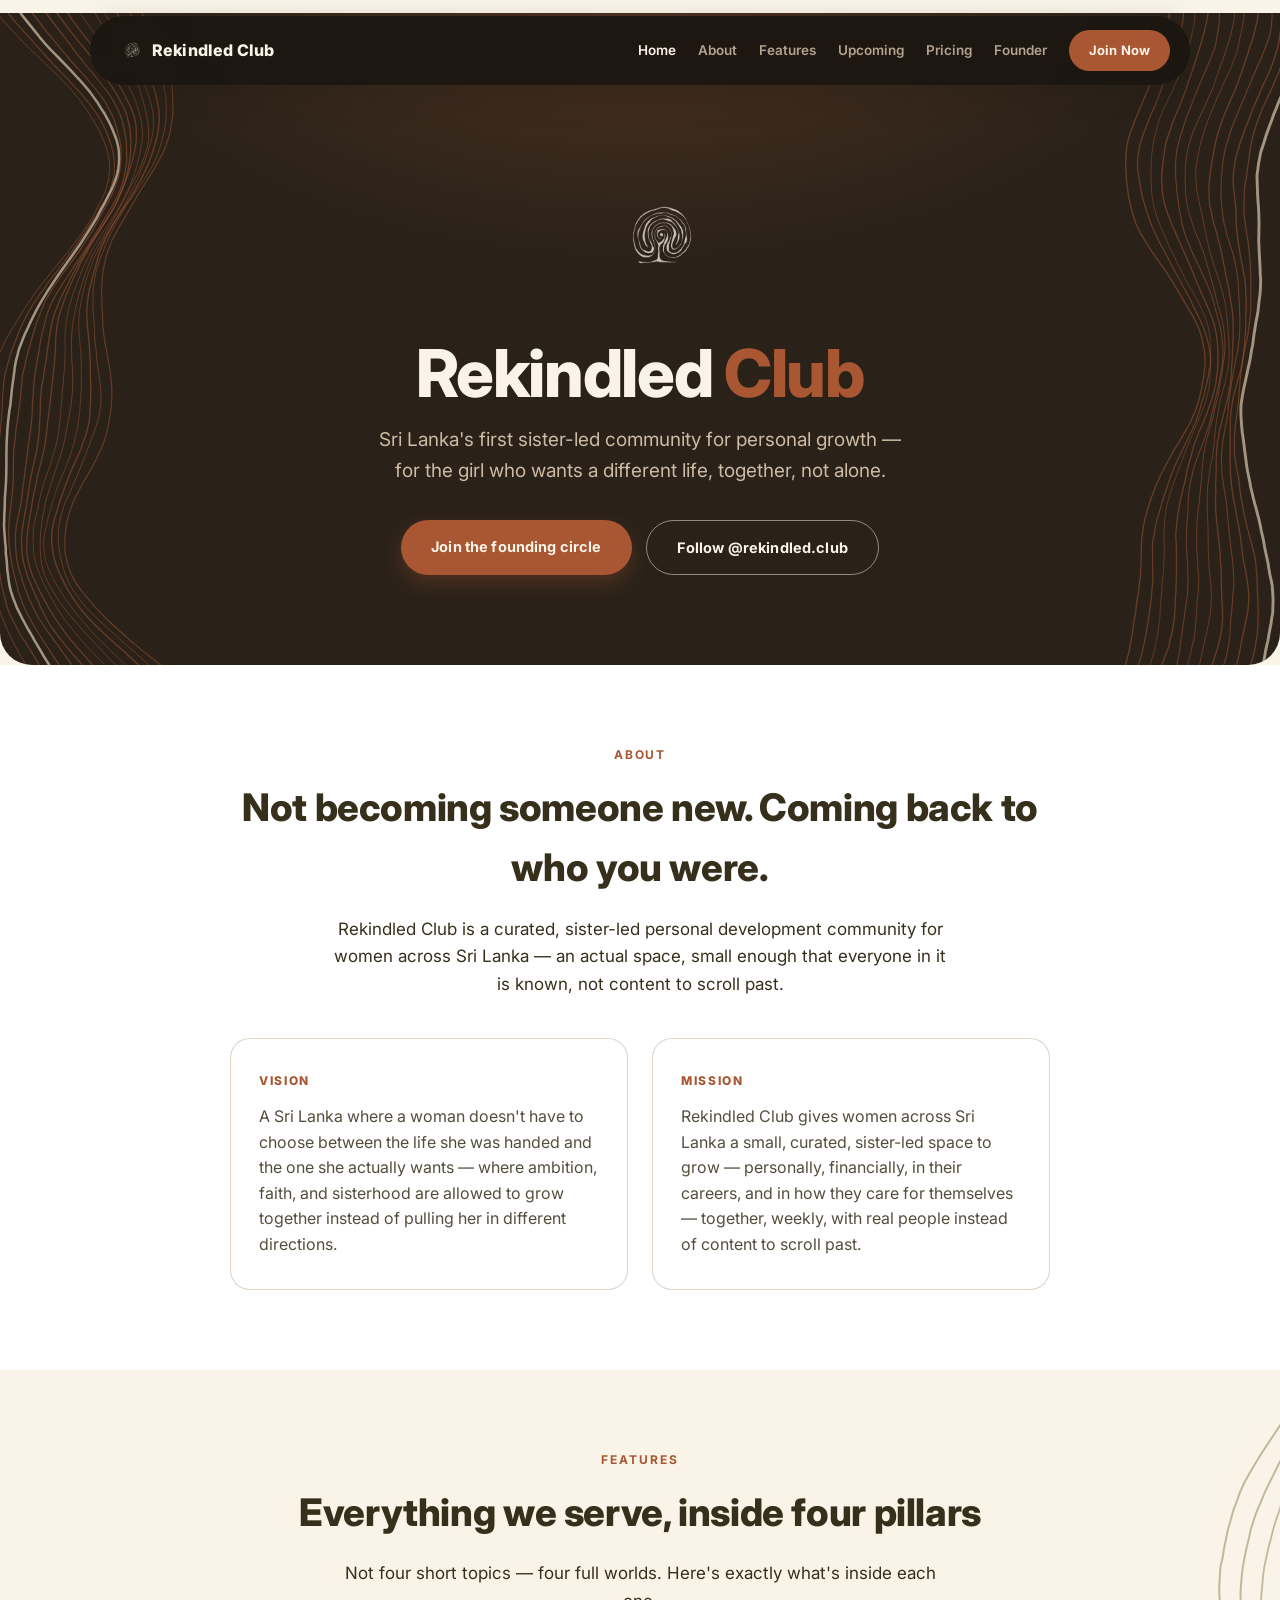
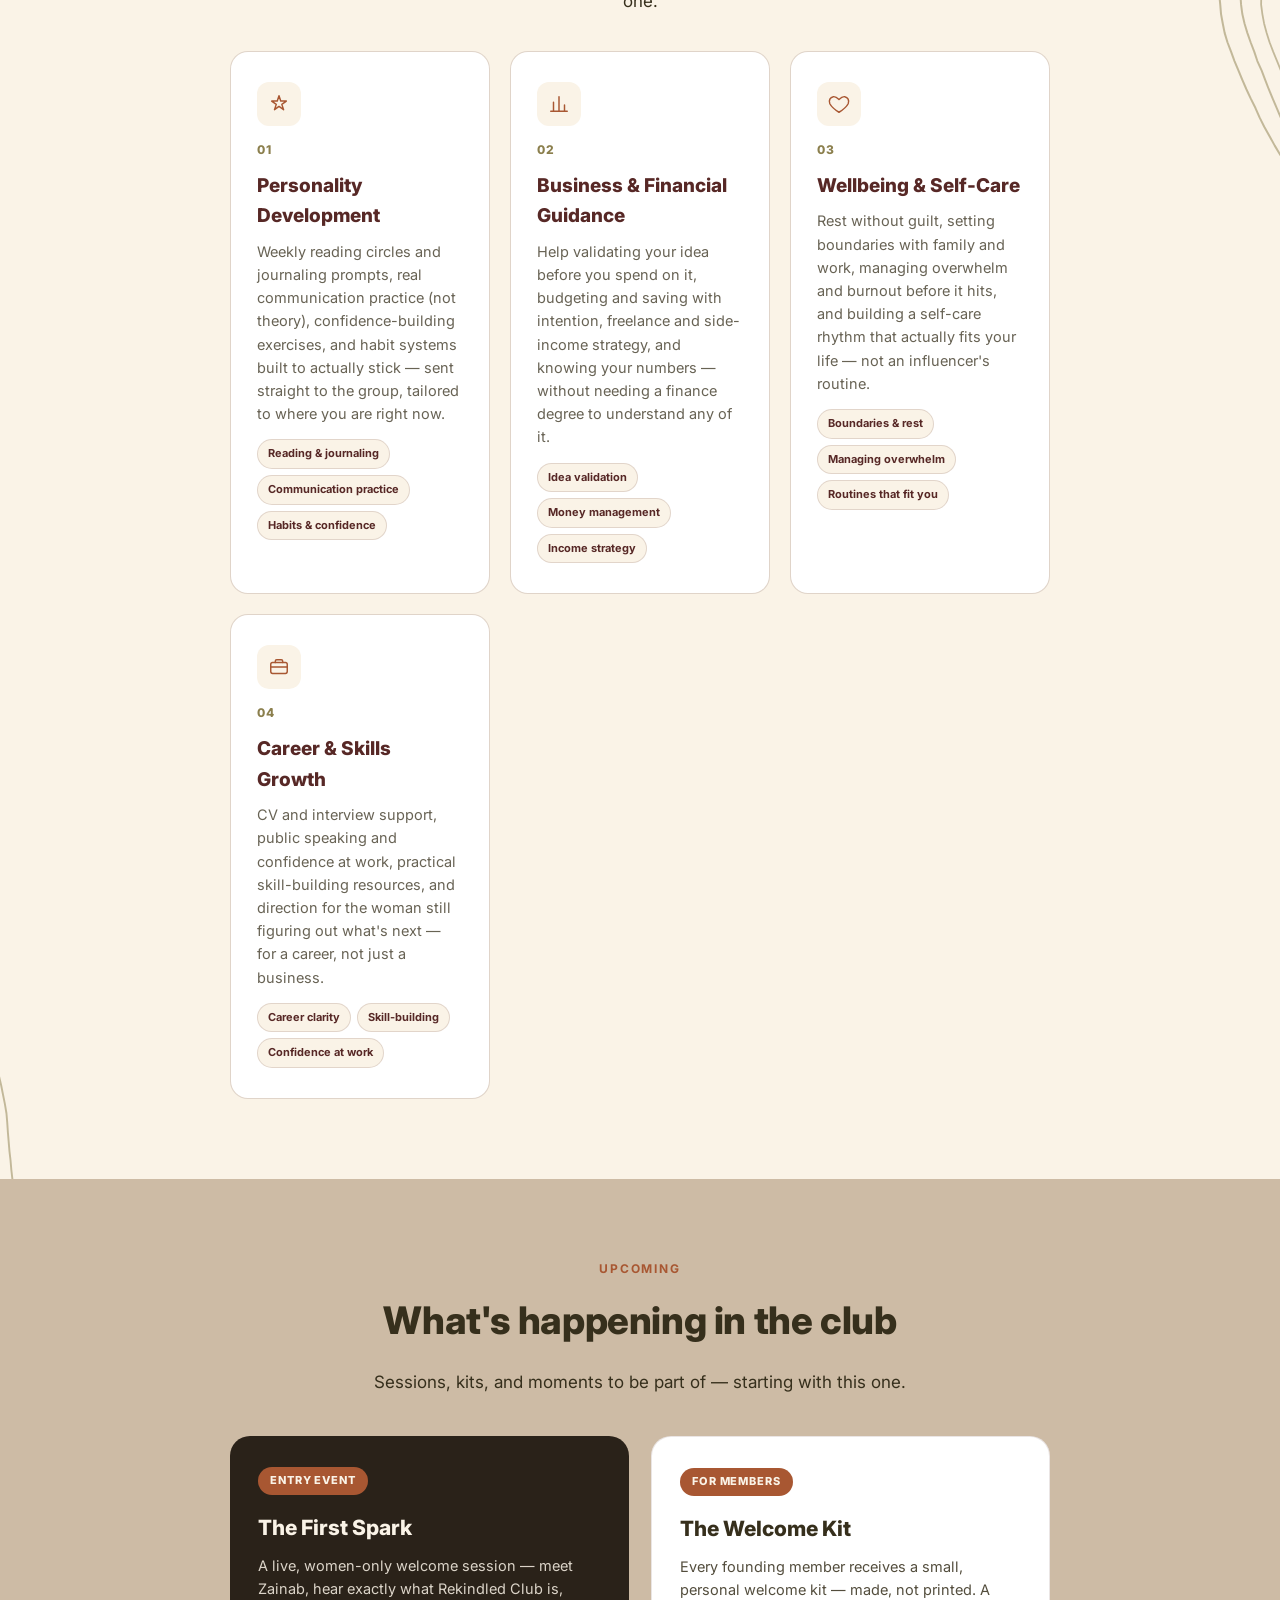
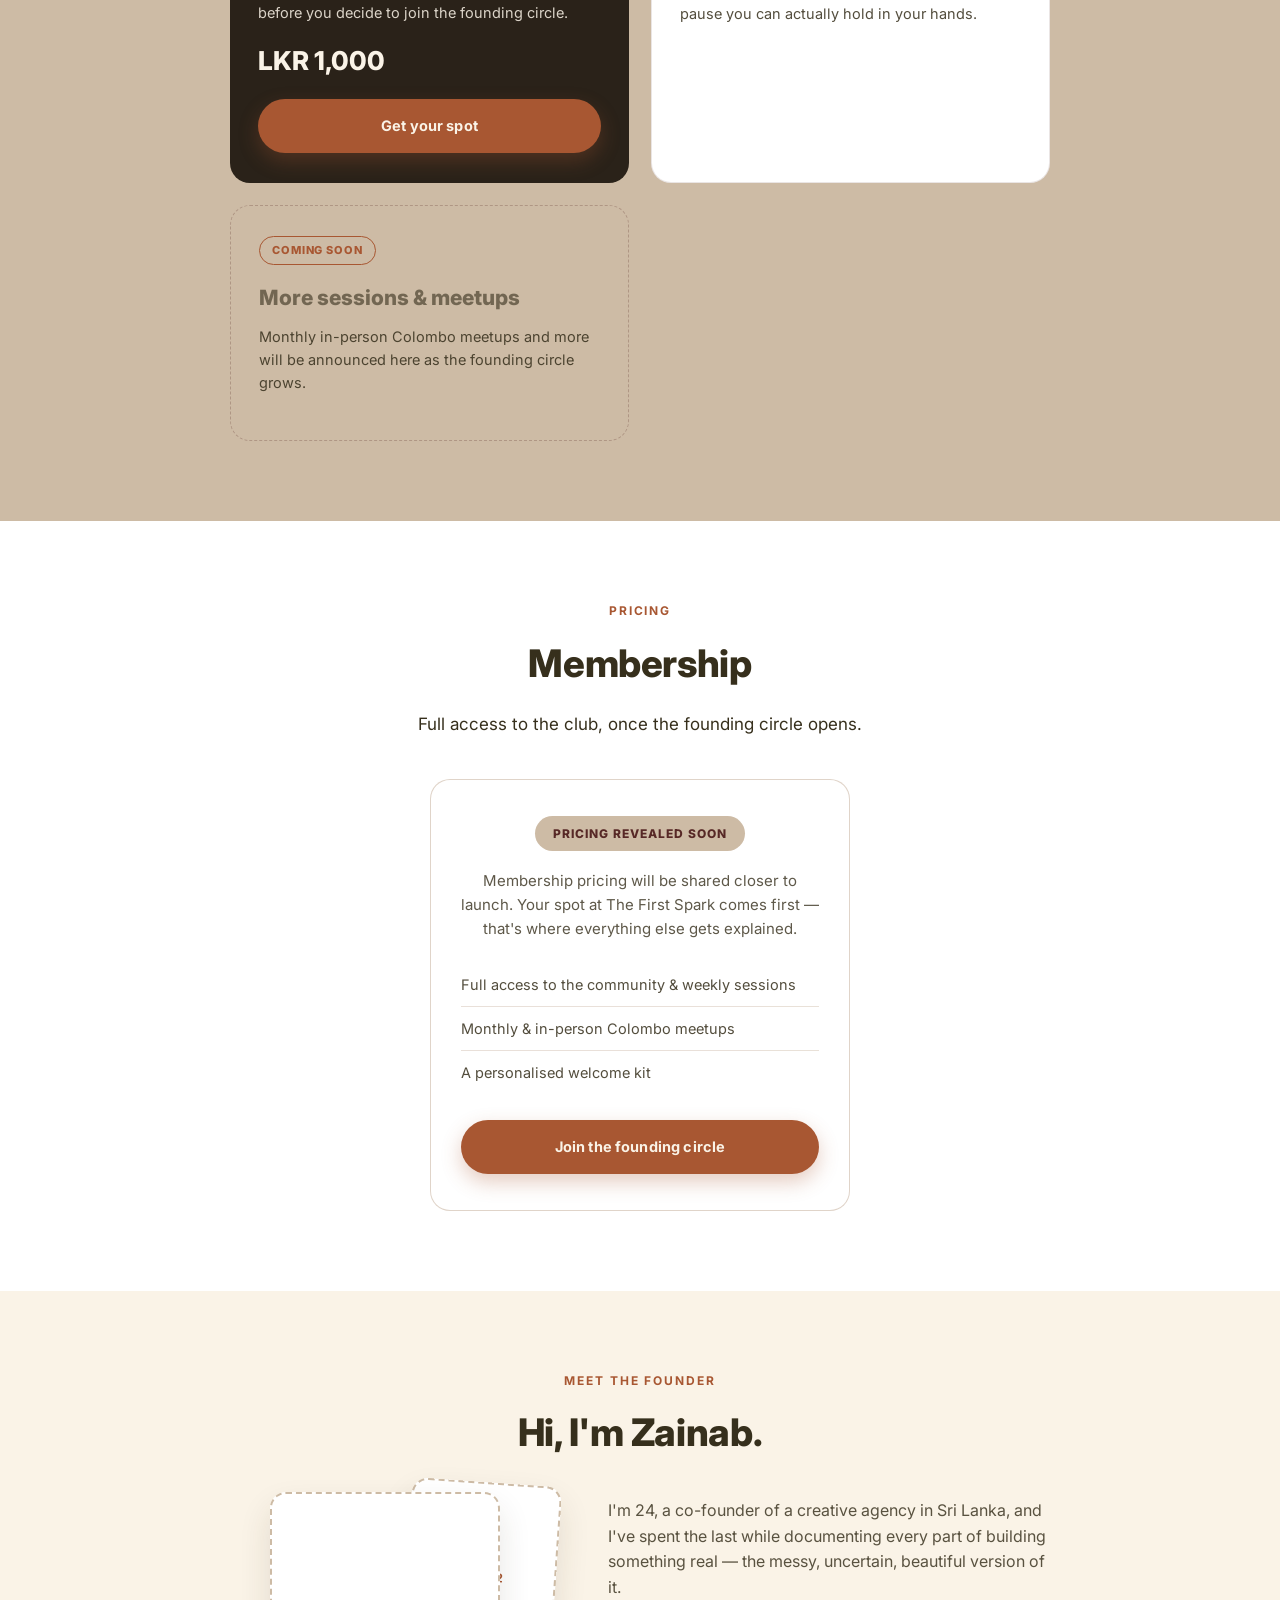
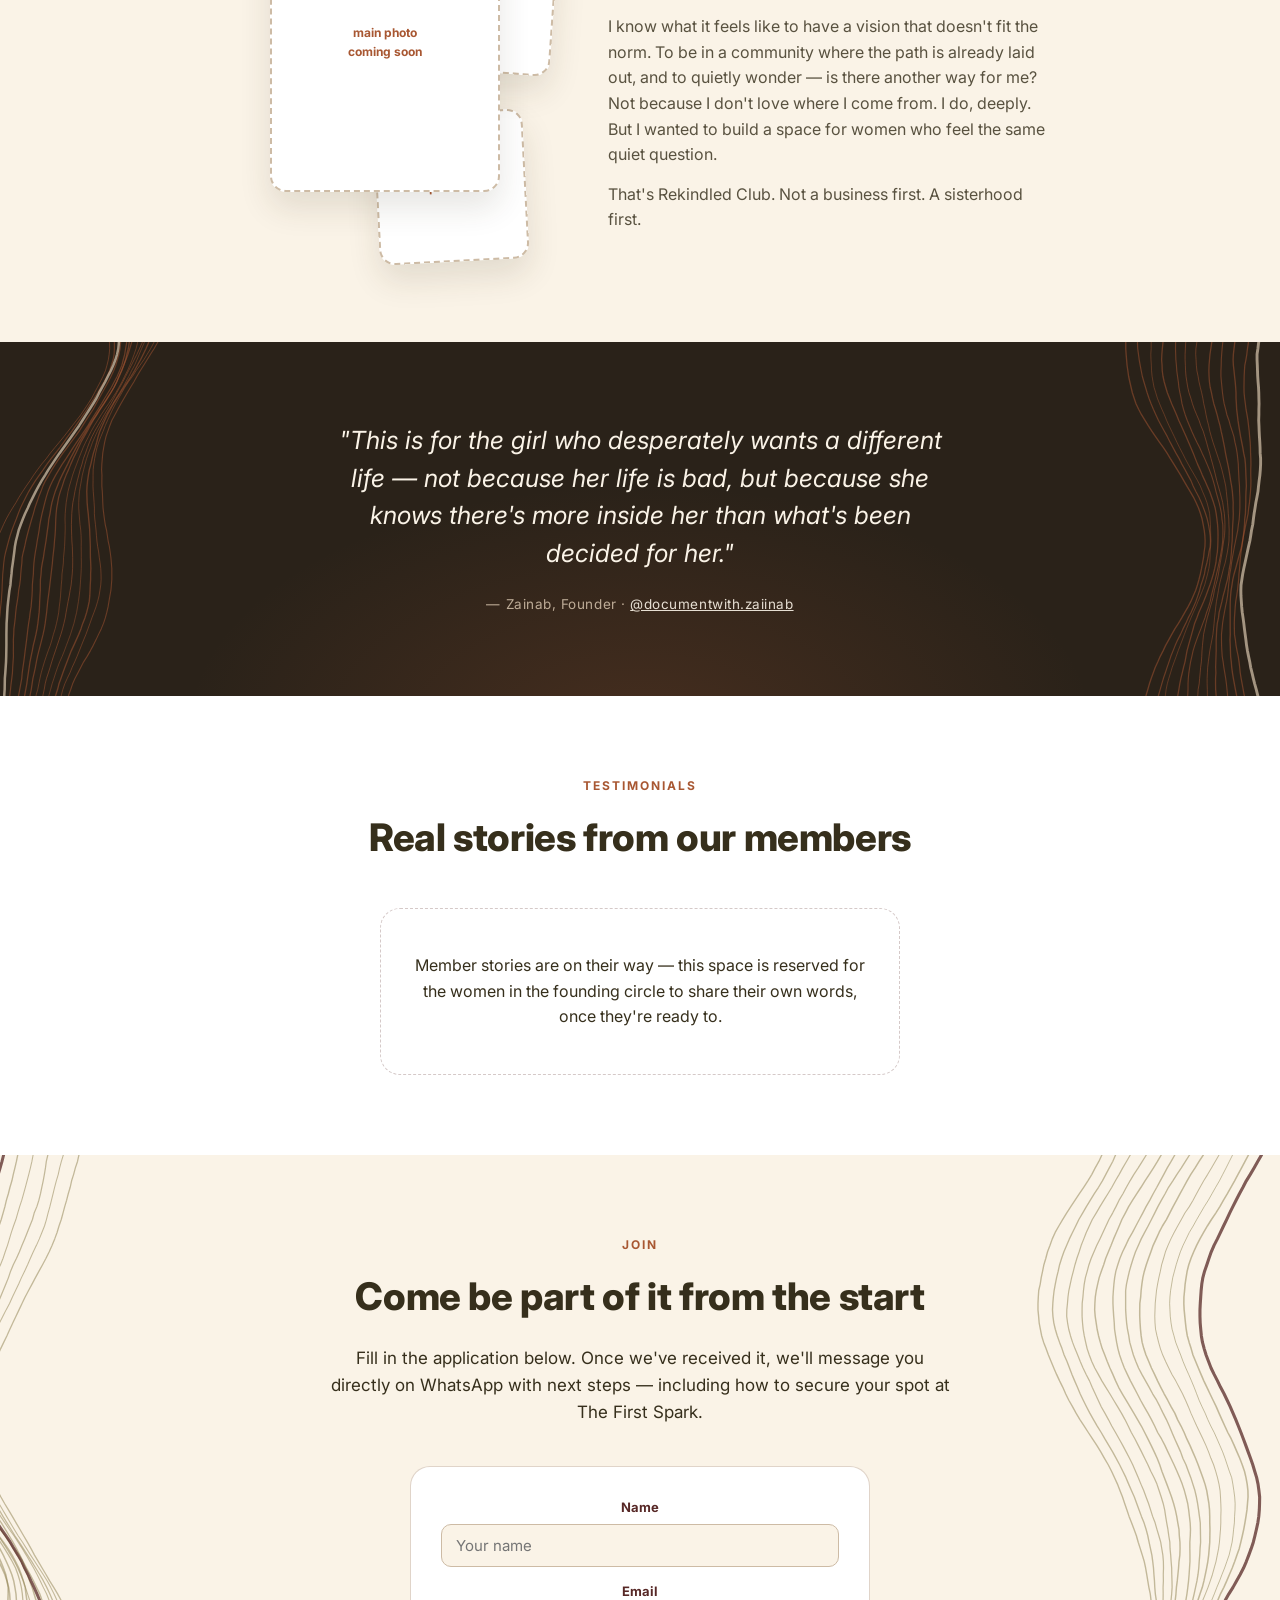
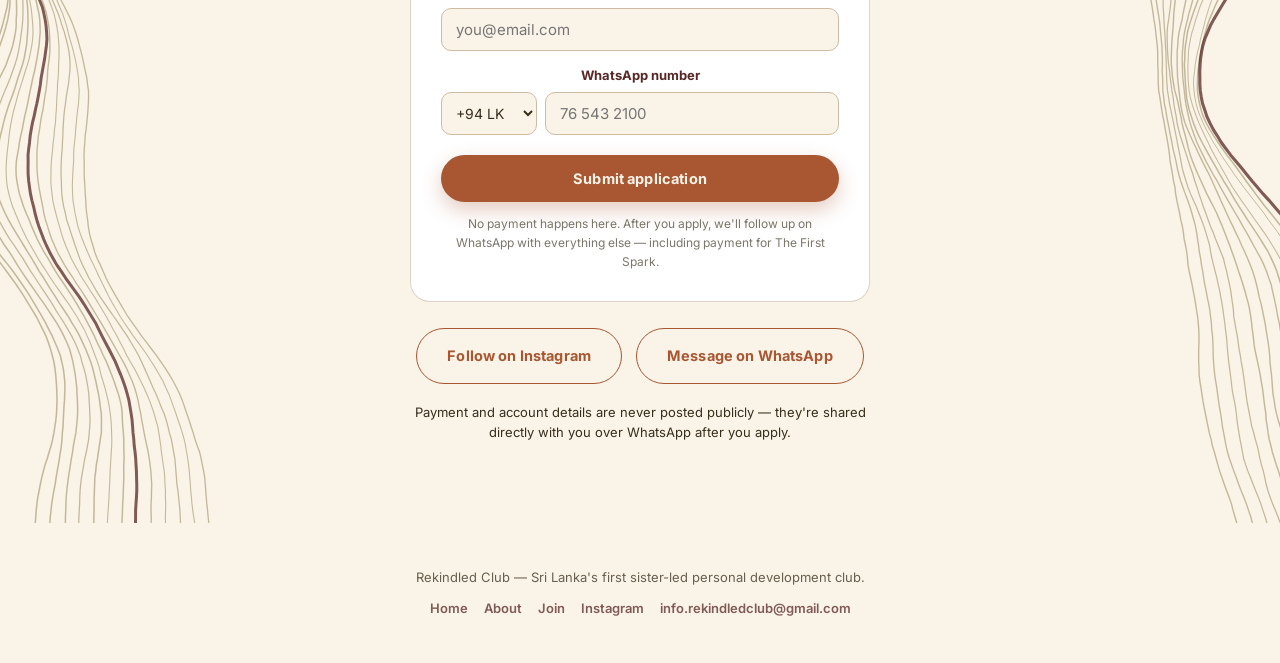
==== commit 3ec8e9d8: "Add files via upload" ====
--- a/index.html
+++ b/index.html
@@ -26,7 +26,7 @@
 
 <nav class="sitenav">
   <a class="brand" href="#home">
-    <img class="logo-badge" src="logo.png" alt="" height="30" />
+    <img class="logo-badge" src="logo-ivory.png" alt="" height="40" />
     Rekindled Club
   </a>
   <button class="hamburger" id="hamburgerBtn" aria-label="Open menu" aria-expanded="false">
@@ -46,7 +46,7 @@
 
 <!-- HOME -->
 <header class="hero" id="home">
-  <img class="logo-badge" src="logo.png" alt="Rekindled Club" height="90" style="margin:0 auto 20px;display:block;" />
+  <img class="logo-badge" src="logo-ivory.png" alt="Rekindled Club" height="160" style="margin:0 auto 24px;display:block;" />
   <h1 class="title">Rekindled <span class="hl">Club</span></h1>
   <p class="tagline">Sri Lanka's first sister-led community for personal growth — for the girl who wants a different life, together, not alone.</p>
   <div class="cta-row">
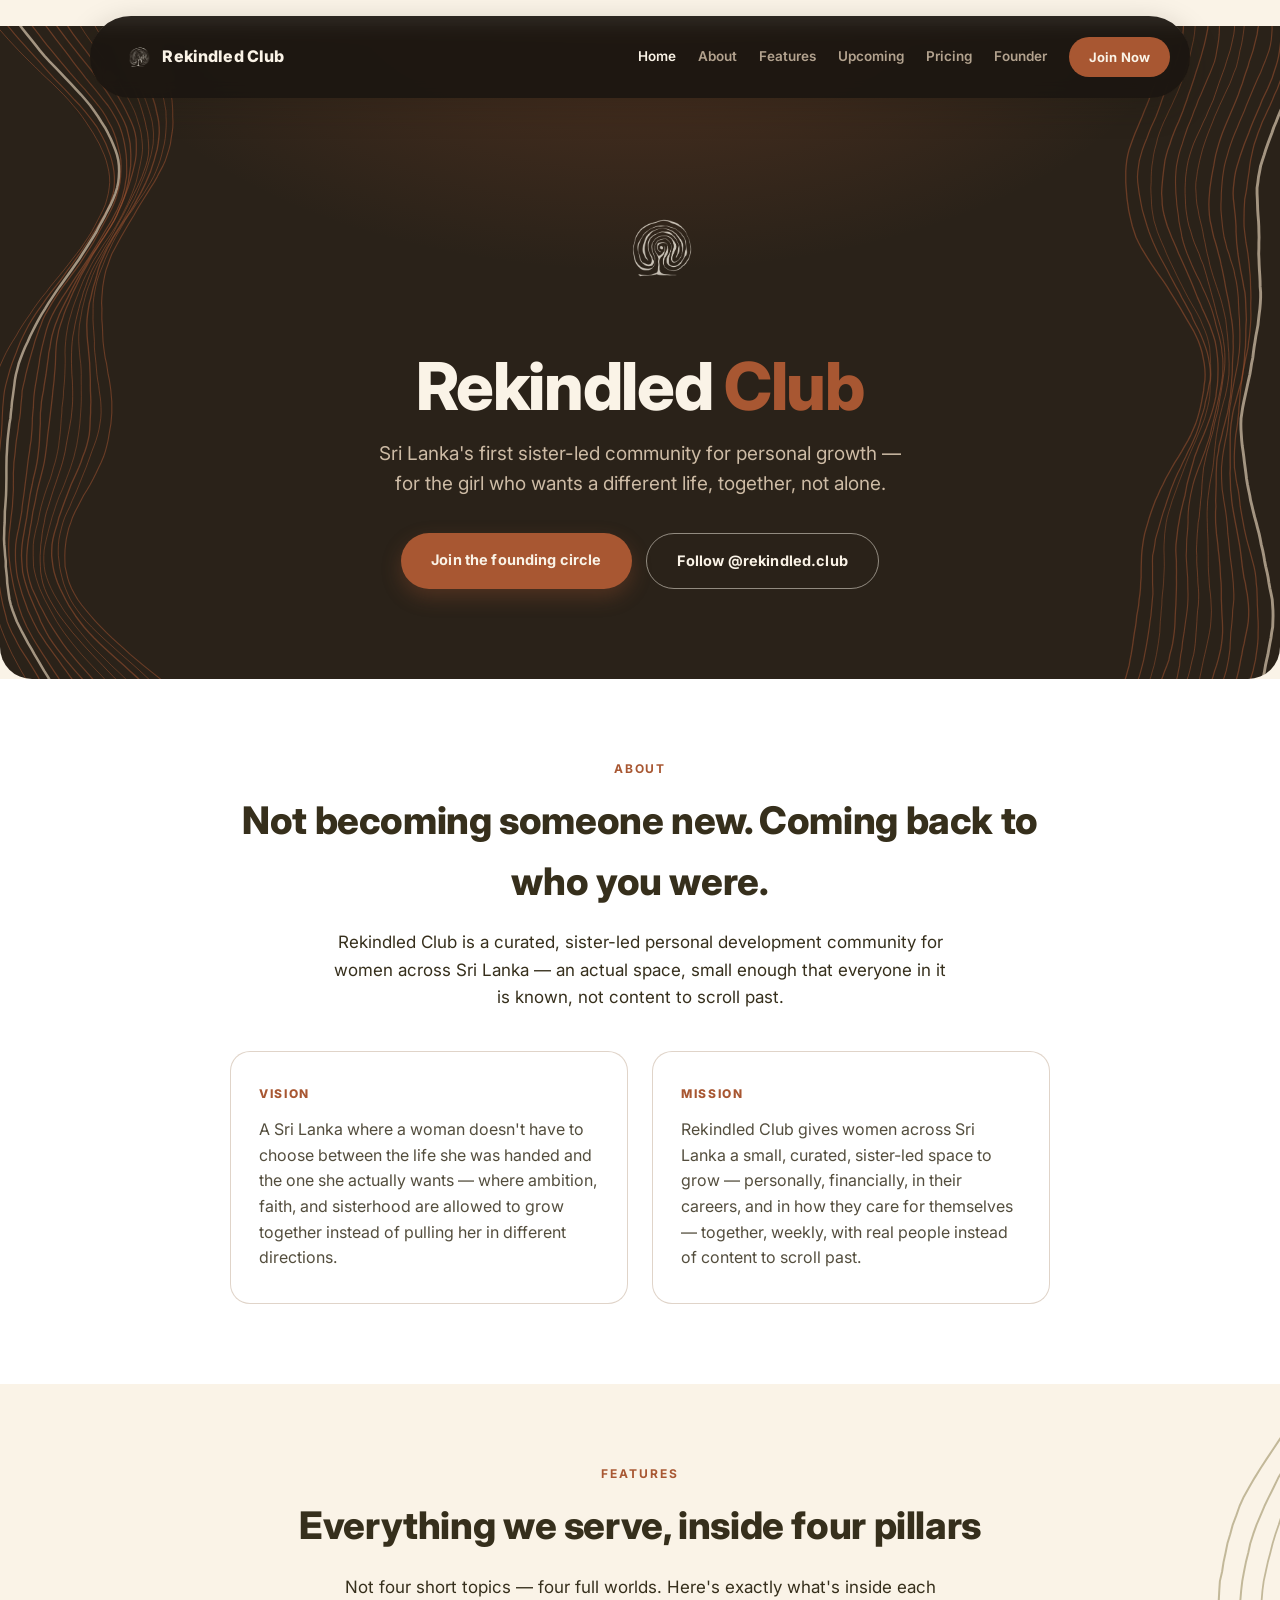
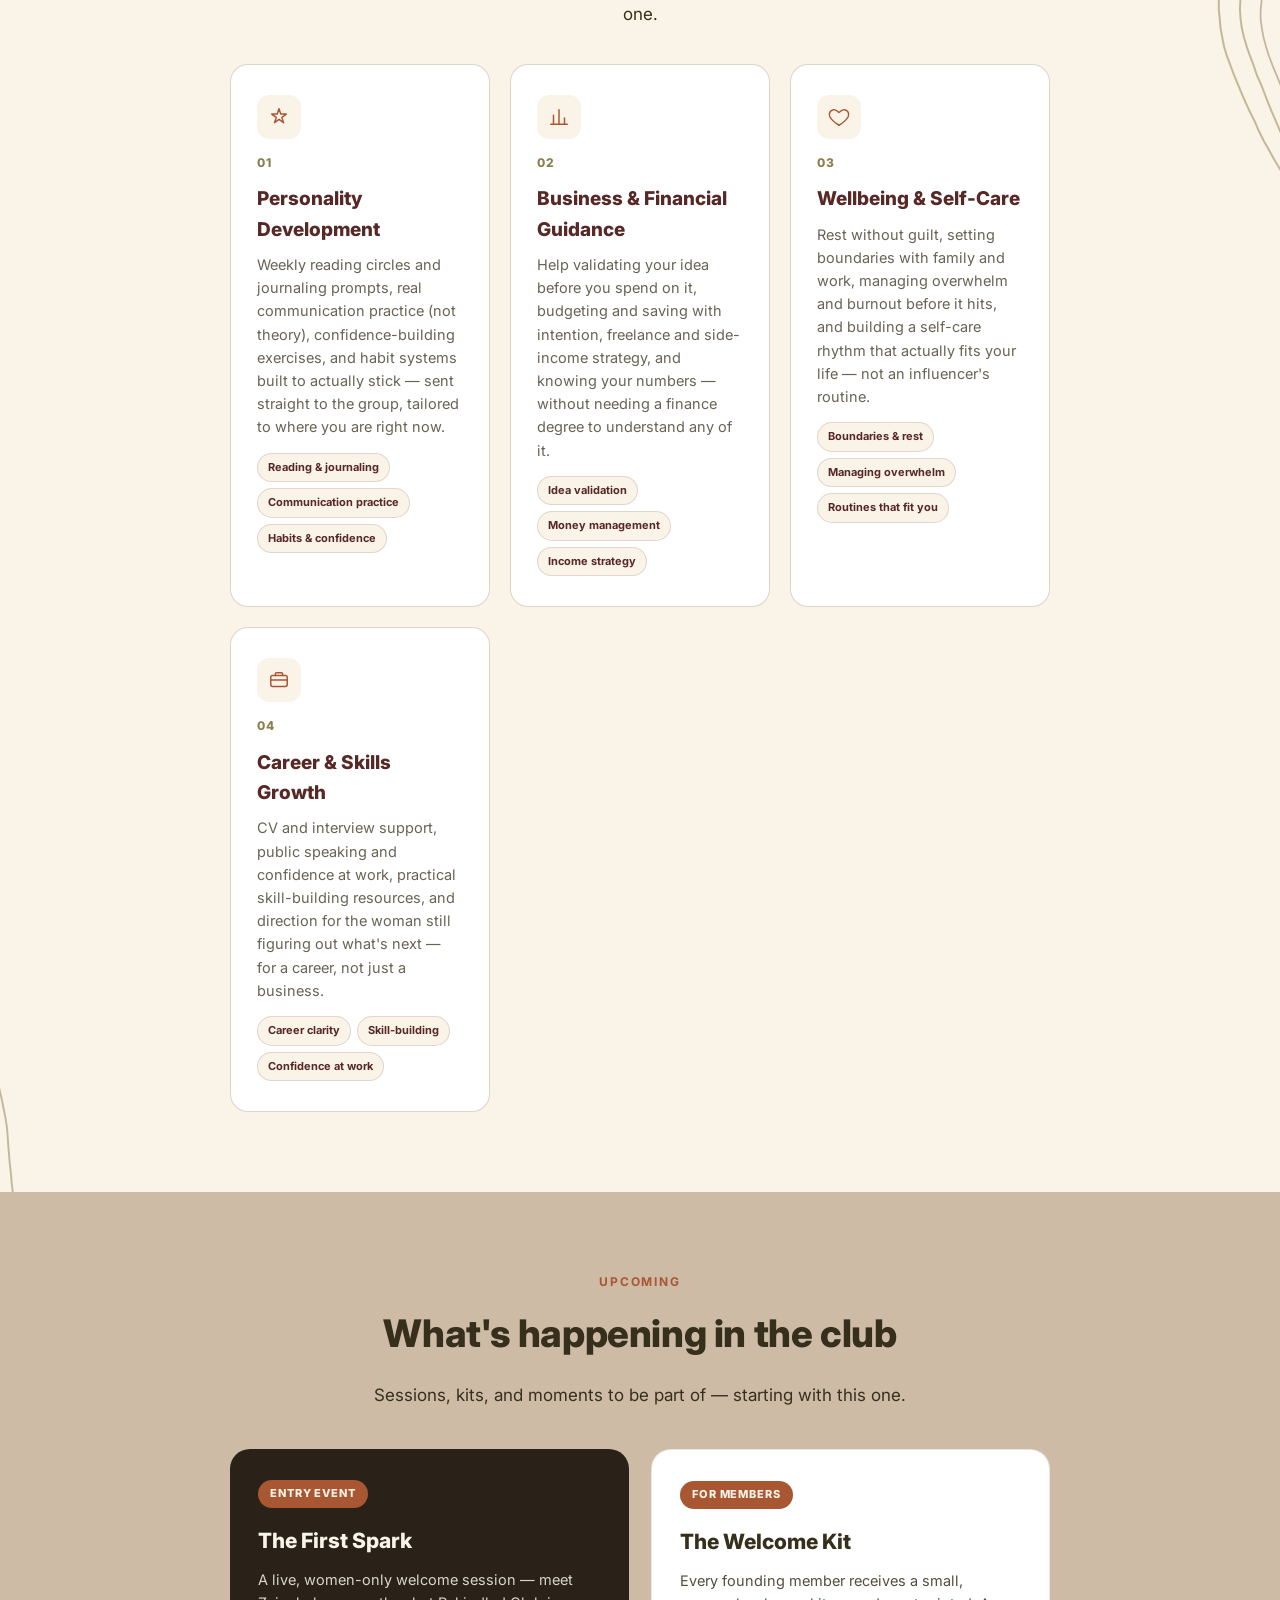
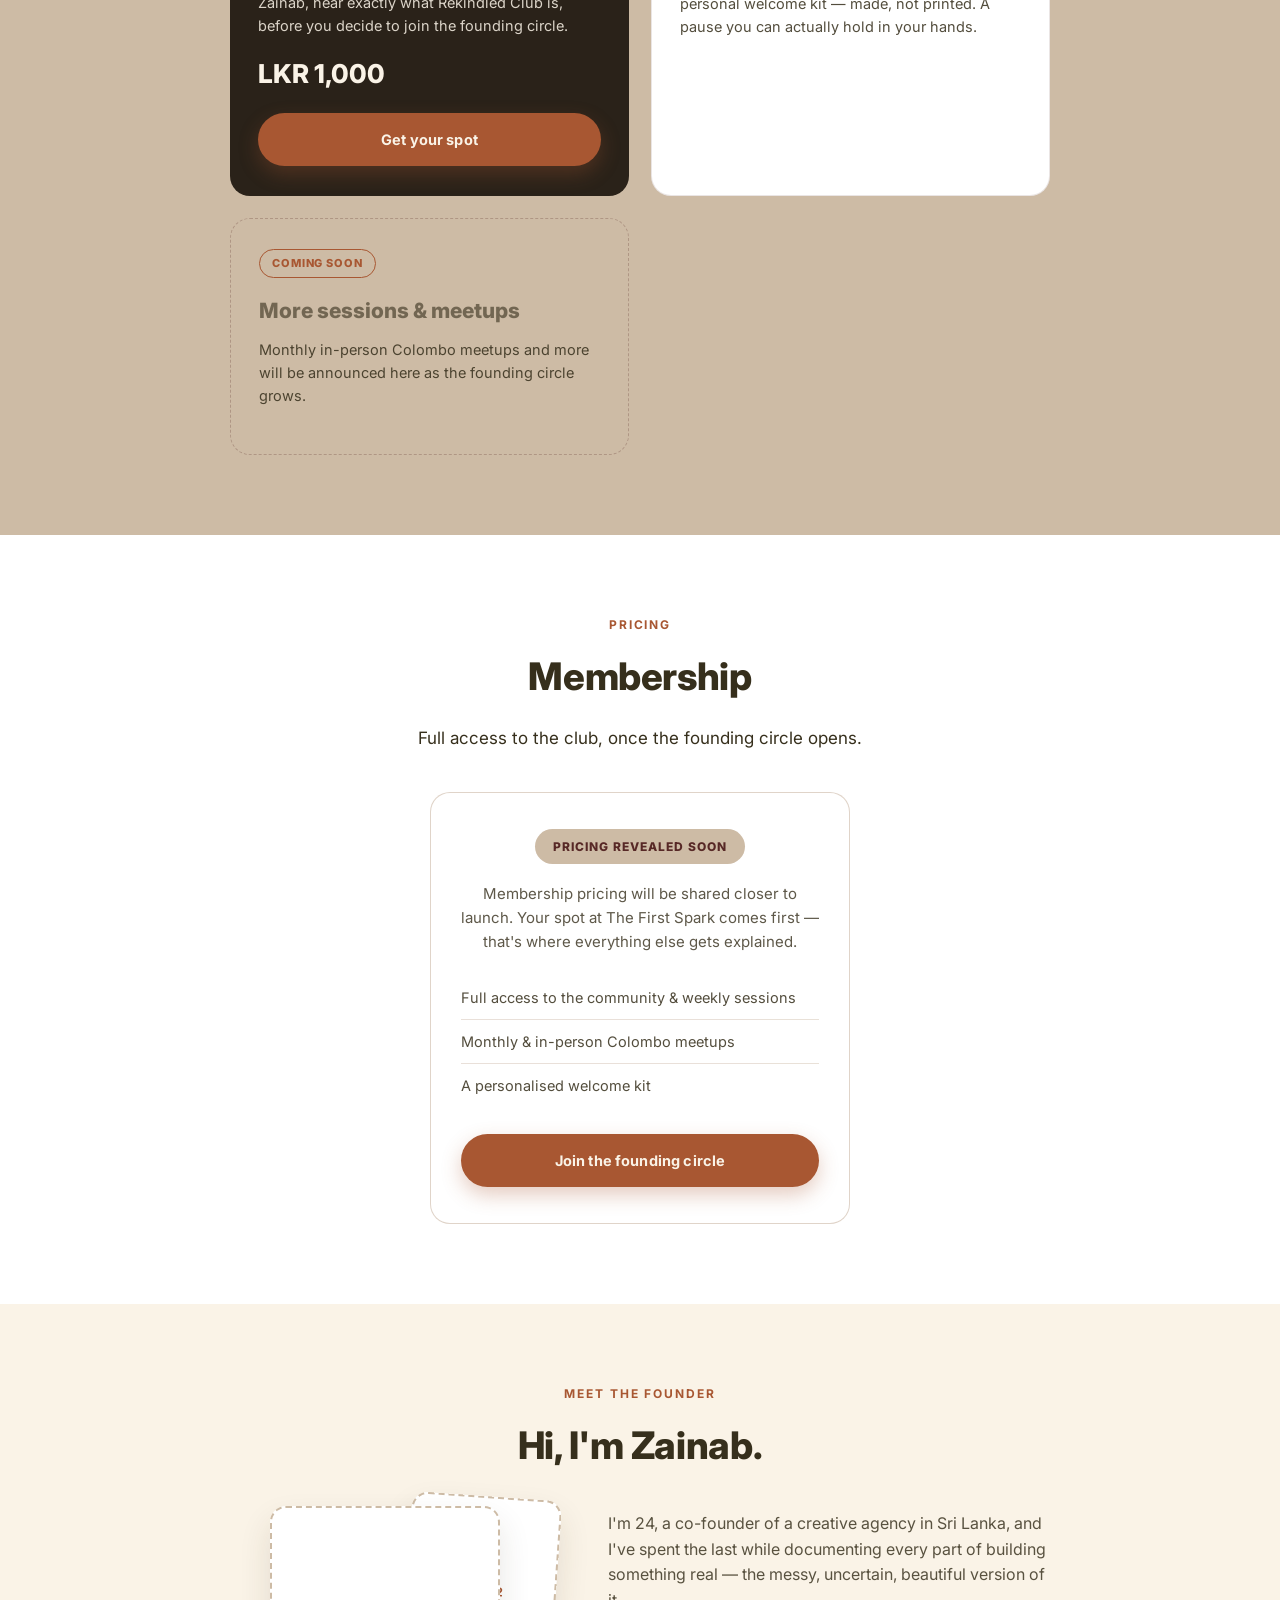
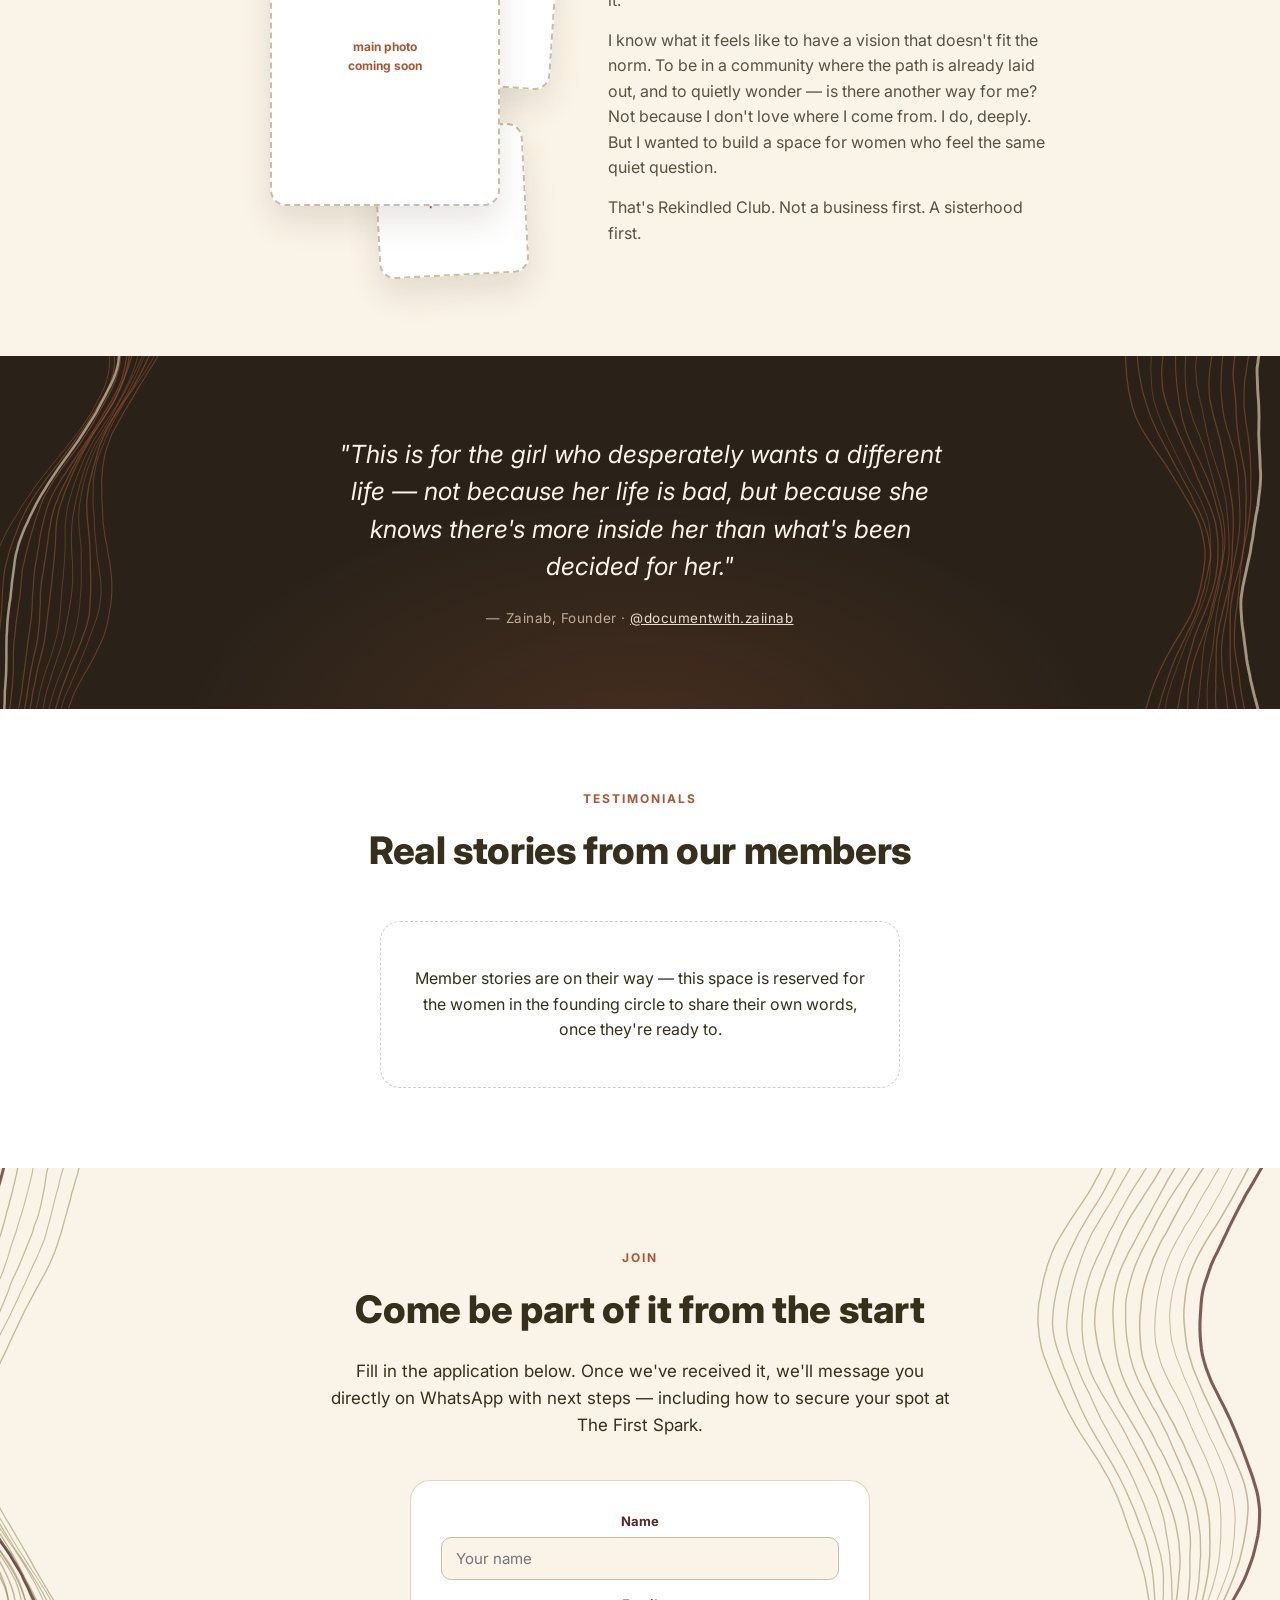
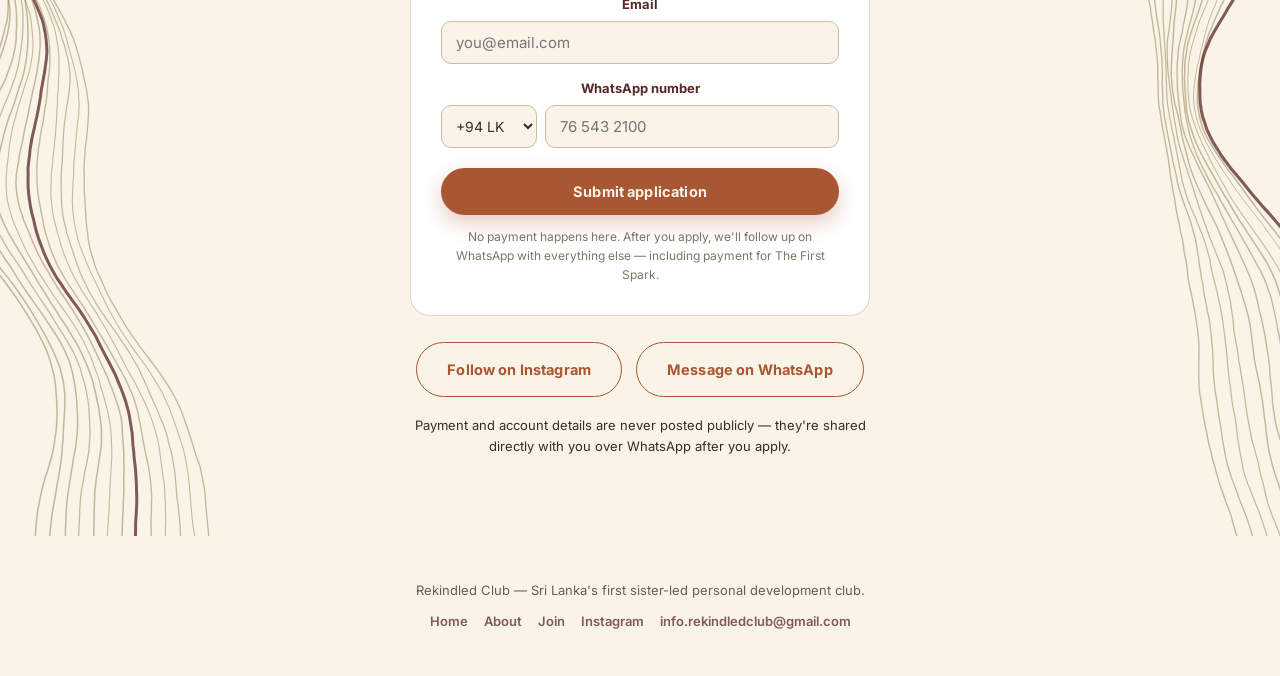
==== commit 9b349855: "Add files via upload" ====
--- a/index.html
+++ b/index.html
@@ -26,7 +26,7 @@
 
 <nav class="sitenav">
   <a class="brand" href="#home">
-    <img class="logo-badge" src="logo-ivory.png" alt="" height="40" />
+    <img class="logo-badge" src="logo-ivory.png" alt="" height="54" />
     Rekindled Club
   </a>
   <button class="hamburger" id="hamburgerBtn" aria-label="Open menu" aria-expanded="false">
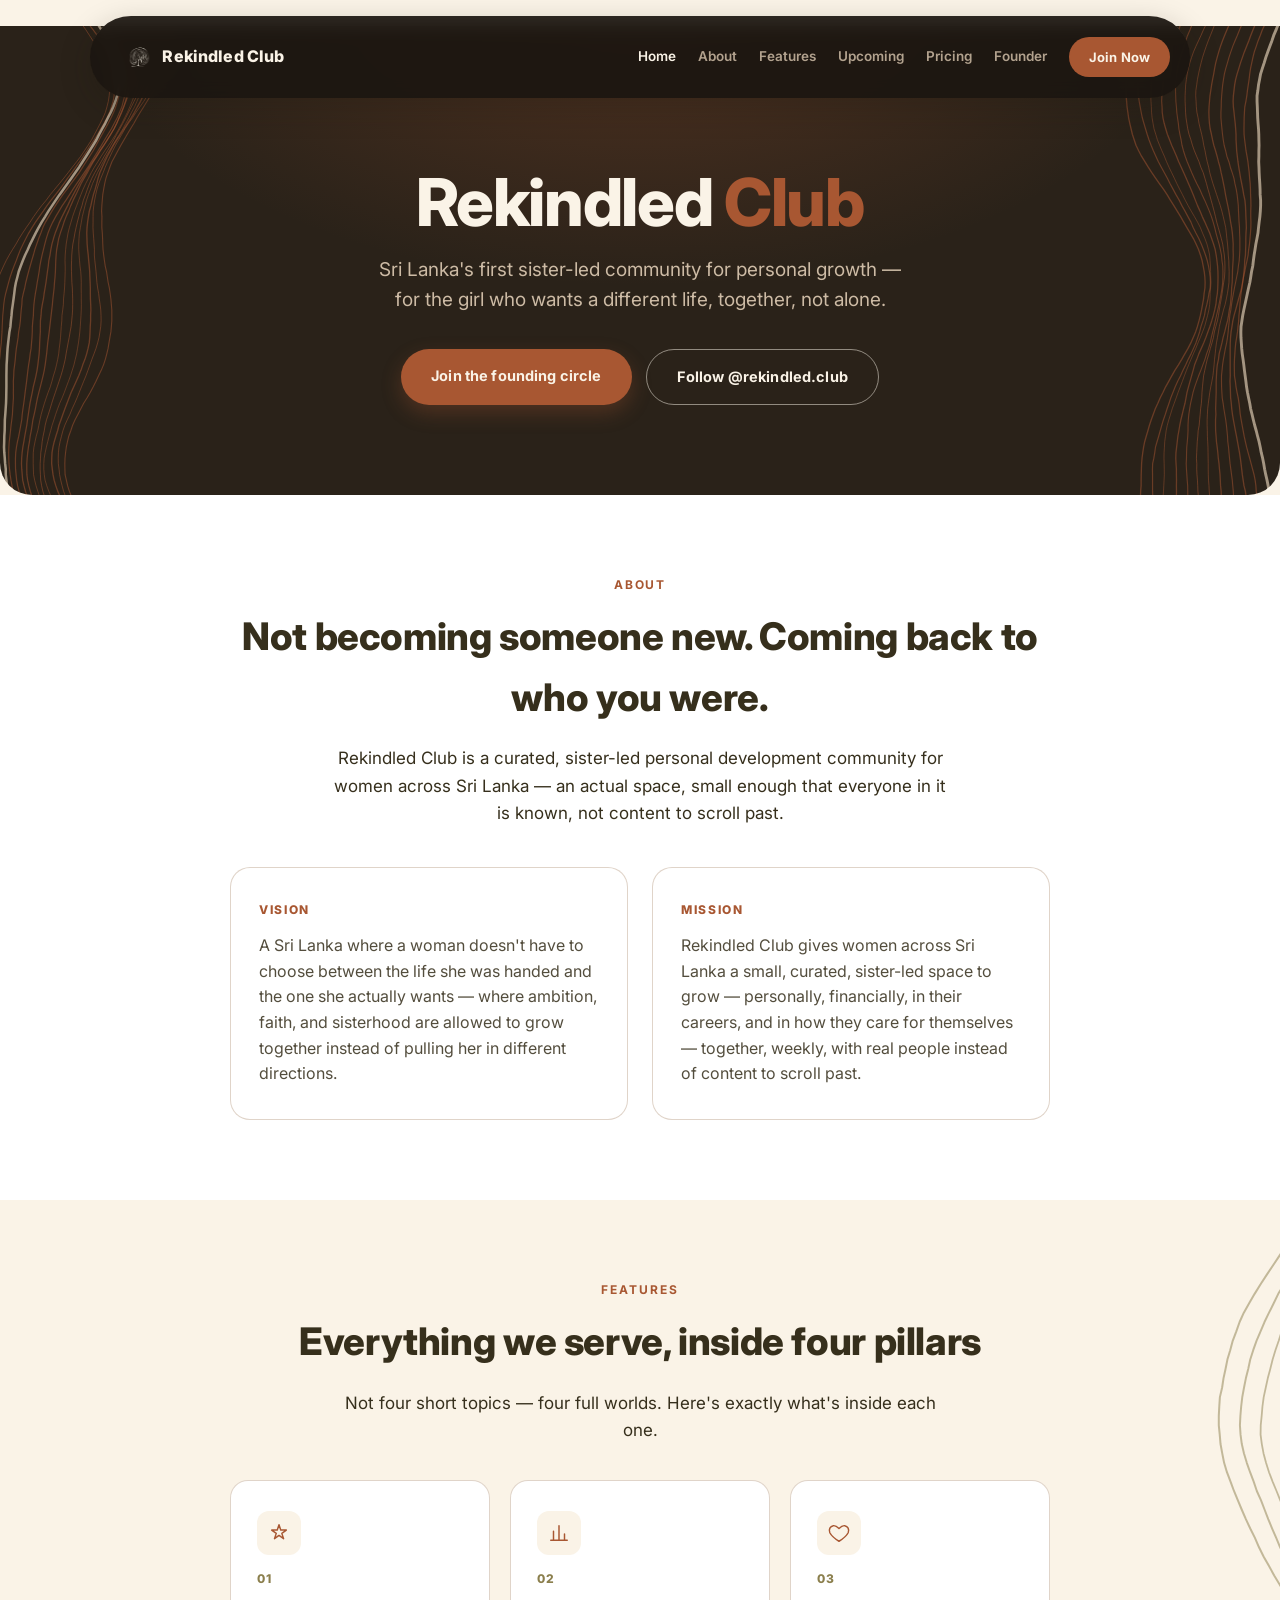
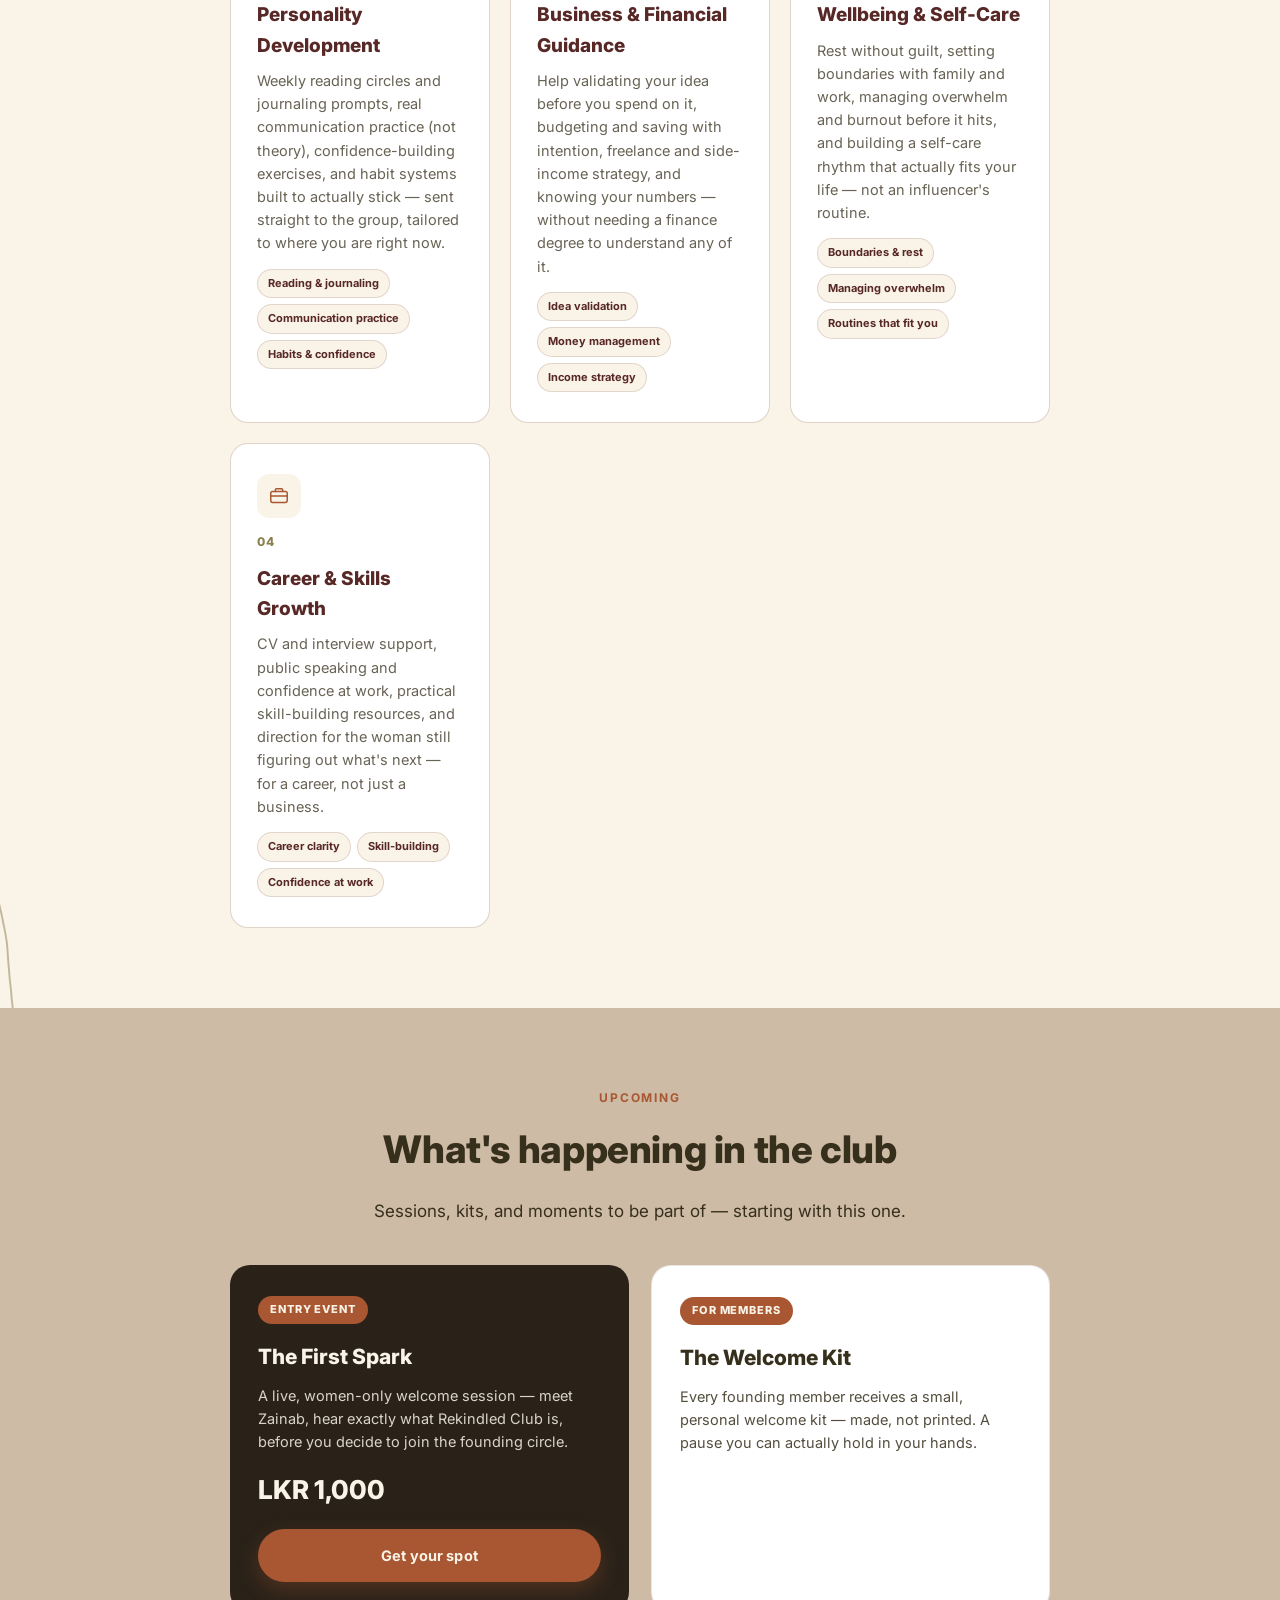
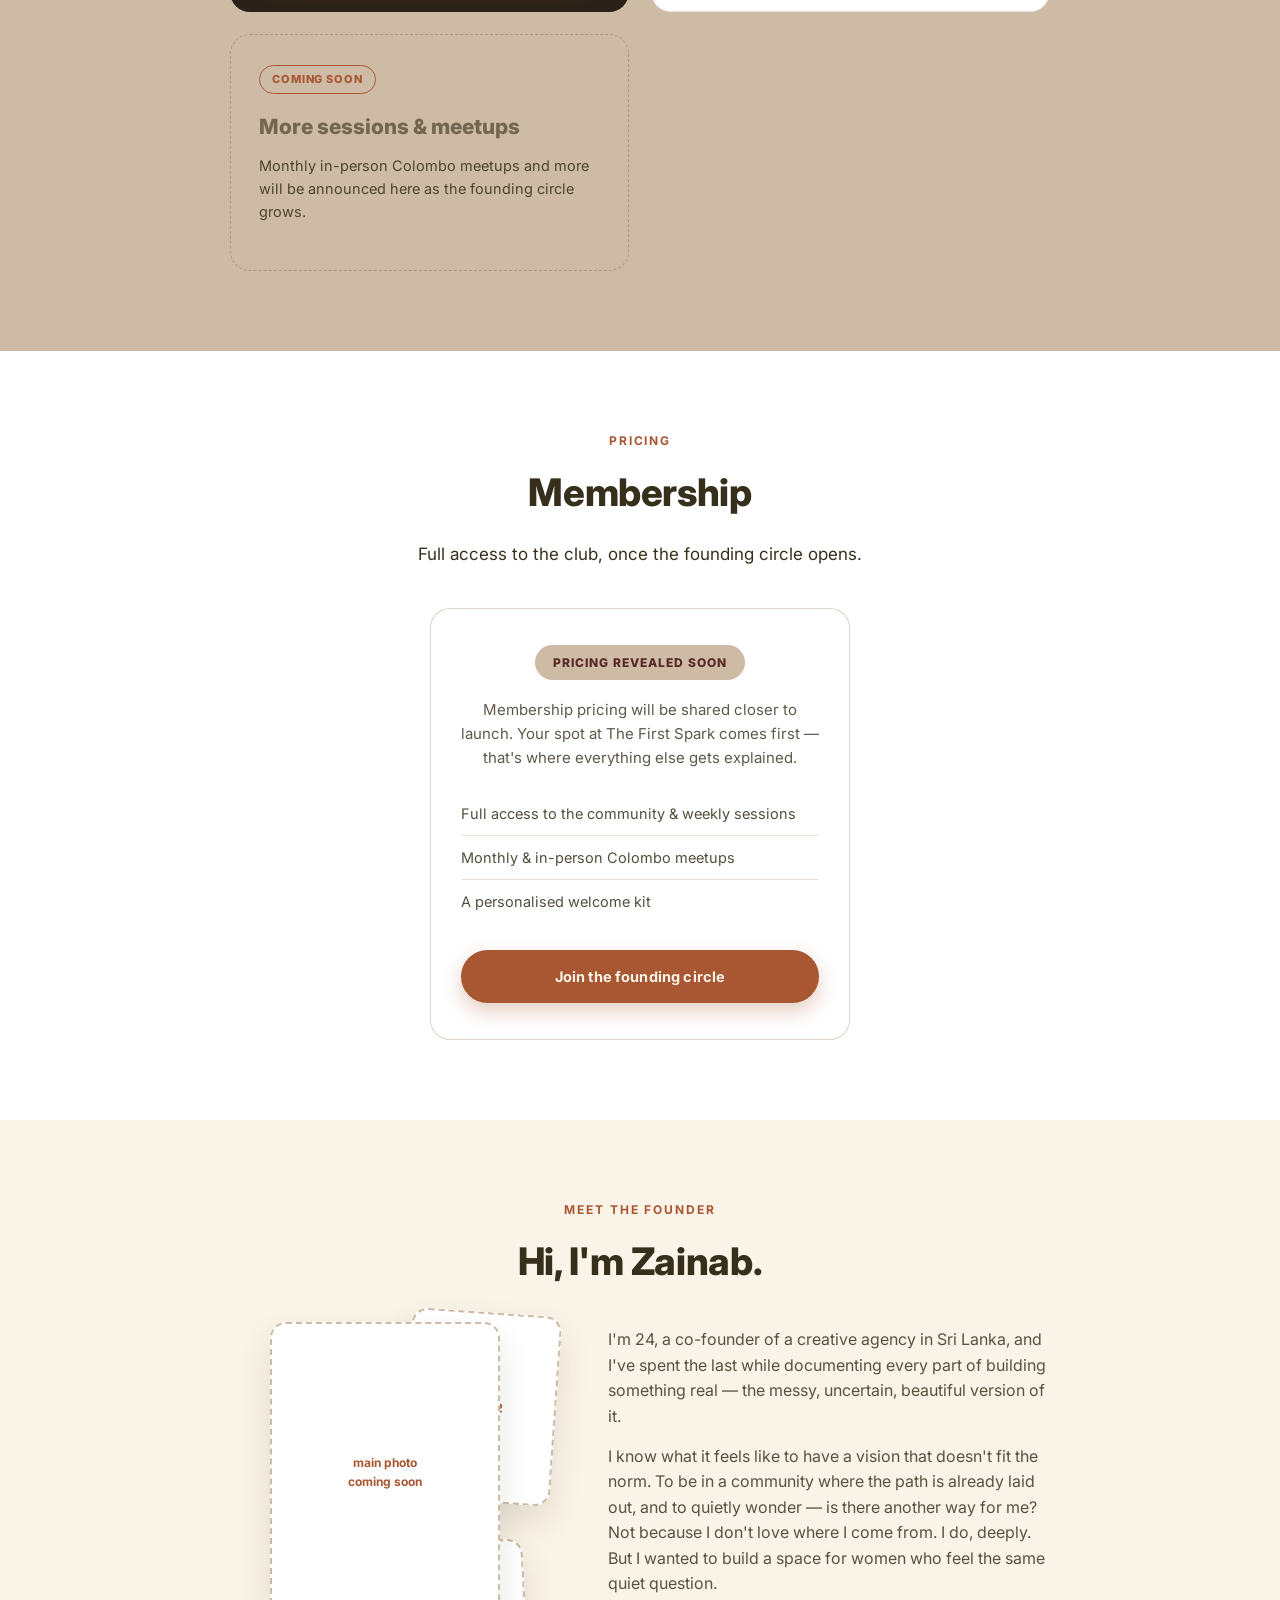
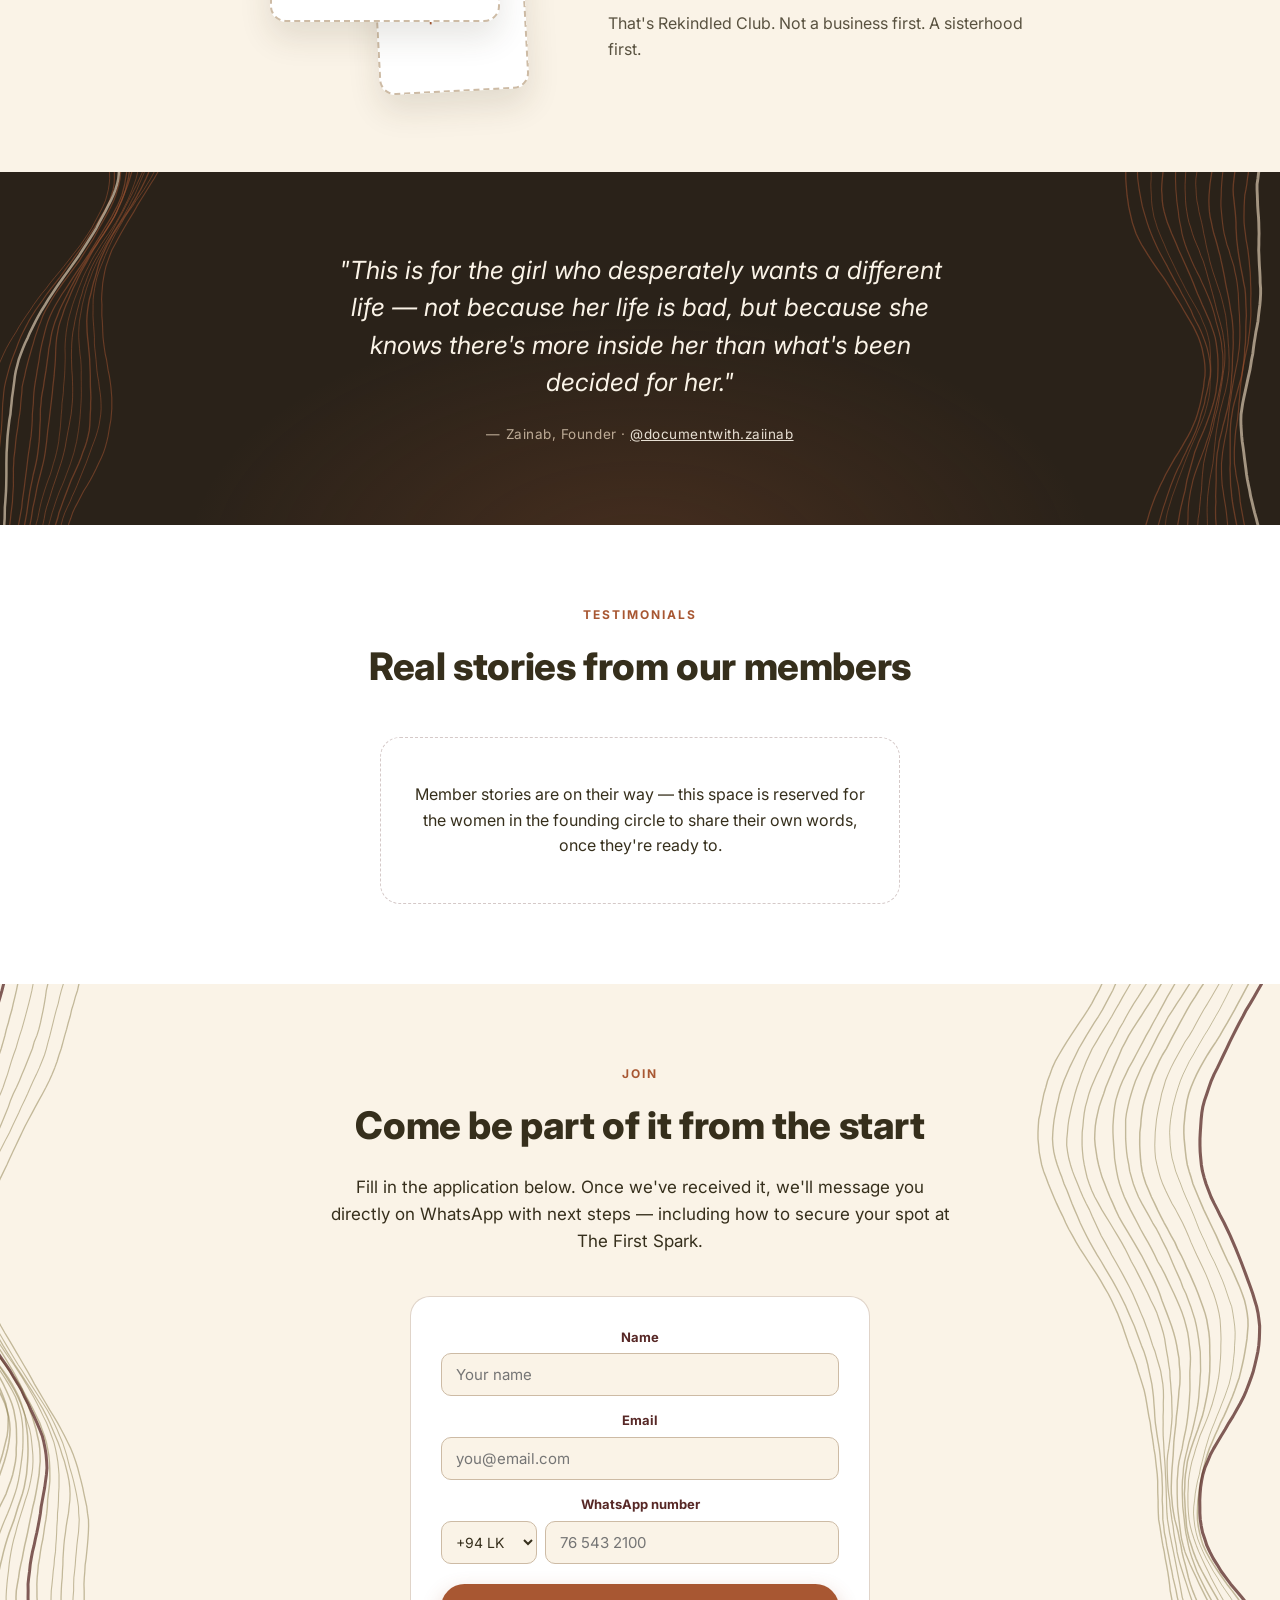
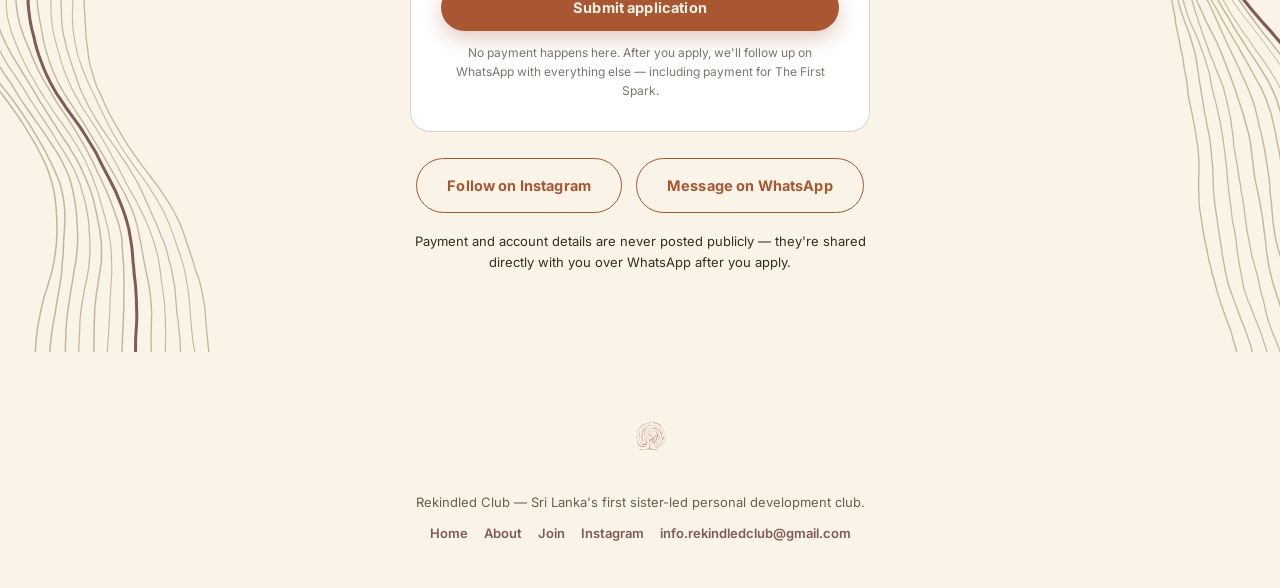
==== commit 51da9b52: "Add files via upload" ====
--- a/index.html
+++ b/index.html
@@ -46,7 +46,6 @@
 
 <!-- HOME -->
 <header class="hero" id="home">
-  <img class="logo-badge" src="logo-ivory.png" alt="Rekindled Club" height="160" style="margin:0 auto 24px;display:block;" />
   <h1 class="title">Rekindled <span class="hl">Club</span></h1>
   <p class="tagline">Sri Lanka's first sister-led community for personal growth — for the girl who wants a different life, together, not alone.</p>
   <div class="cta-row">
@@ -271,6 +270,7 @@
 </section>
 
 <footer>
+  <img class="footer-logo" src="logo.png" alt="Rekindled Club" height="80" />
   <p>Rekindled Club — Sri Lanka's first sister-led personal development club.</p>
   <div class="footlinks">
     <a href="#home">Home</a>
--- a/style.css
+++ b/style.css
@@ -42,7 +42,7 @@
   border-radius:inherit;
 }
 nav.sitenav.scrolled{padding:10px 20px 10px 22px;box-shadow:0 14px 34px rgba(28,22,17,0.32);}
-.brand{display:flex;align-items:center;gap:10px;font-weight:800;letter-spacing:0.01em;color:var(--ivory);text-decoration:none;font-size:16px;}
+.brand{display:flex;align-items:center;gap:10px;font-weight:800;letter-spacing:0.01em;color:var(--ivory);text-decoration:none;font-size:16px;white-space:nowrap;}
 .brand svg{flex-shrink:0;}
 .logo-badge{flex-shrink:0;}
 .logo-badge circle{stroke:currentColor;}
@@ -307,6 +307,7 @@
 
 /* FOOTER */
 footer{padding:44px 28px;text-align:center;font-size:13px;color:var(--forest);opacity:0.75;}
+footer .footer-logo{display:block;margin:0 auto 16px;opacity:0.9;}
 footer a{text-decoration:none;color:var(--maroon);font-weight:600;}
 footer .footlinks{margin-top:10px;display:flex;gap:16px;justify-content:center;flex-wrap:wrap;}
 
@@ -329,7 +330,9 @@
 .reveal-stagger.reveal-armed.visible .event-card{opacity:1;transform:none;}
 
 @media (max-width:520px){
-  nav.sitenav{padding:12px 16px;margin:10px auto 0;}
+  nav.sitenav{padding:10px 14px;margin:10px auto 0;}
+  .brand{font-size:14px;gap:8px;}
+  .brand .logo-badge{height:30px;}
   header.hero{padding-top:120px;padding-bottom:70px;}
   section{padding:56px 18px;}
 }
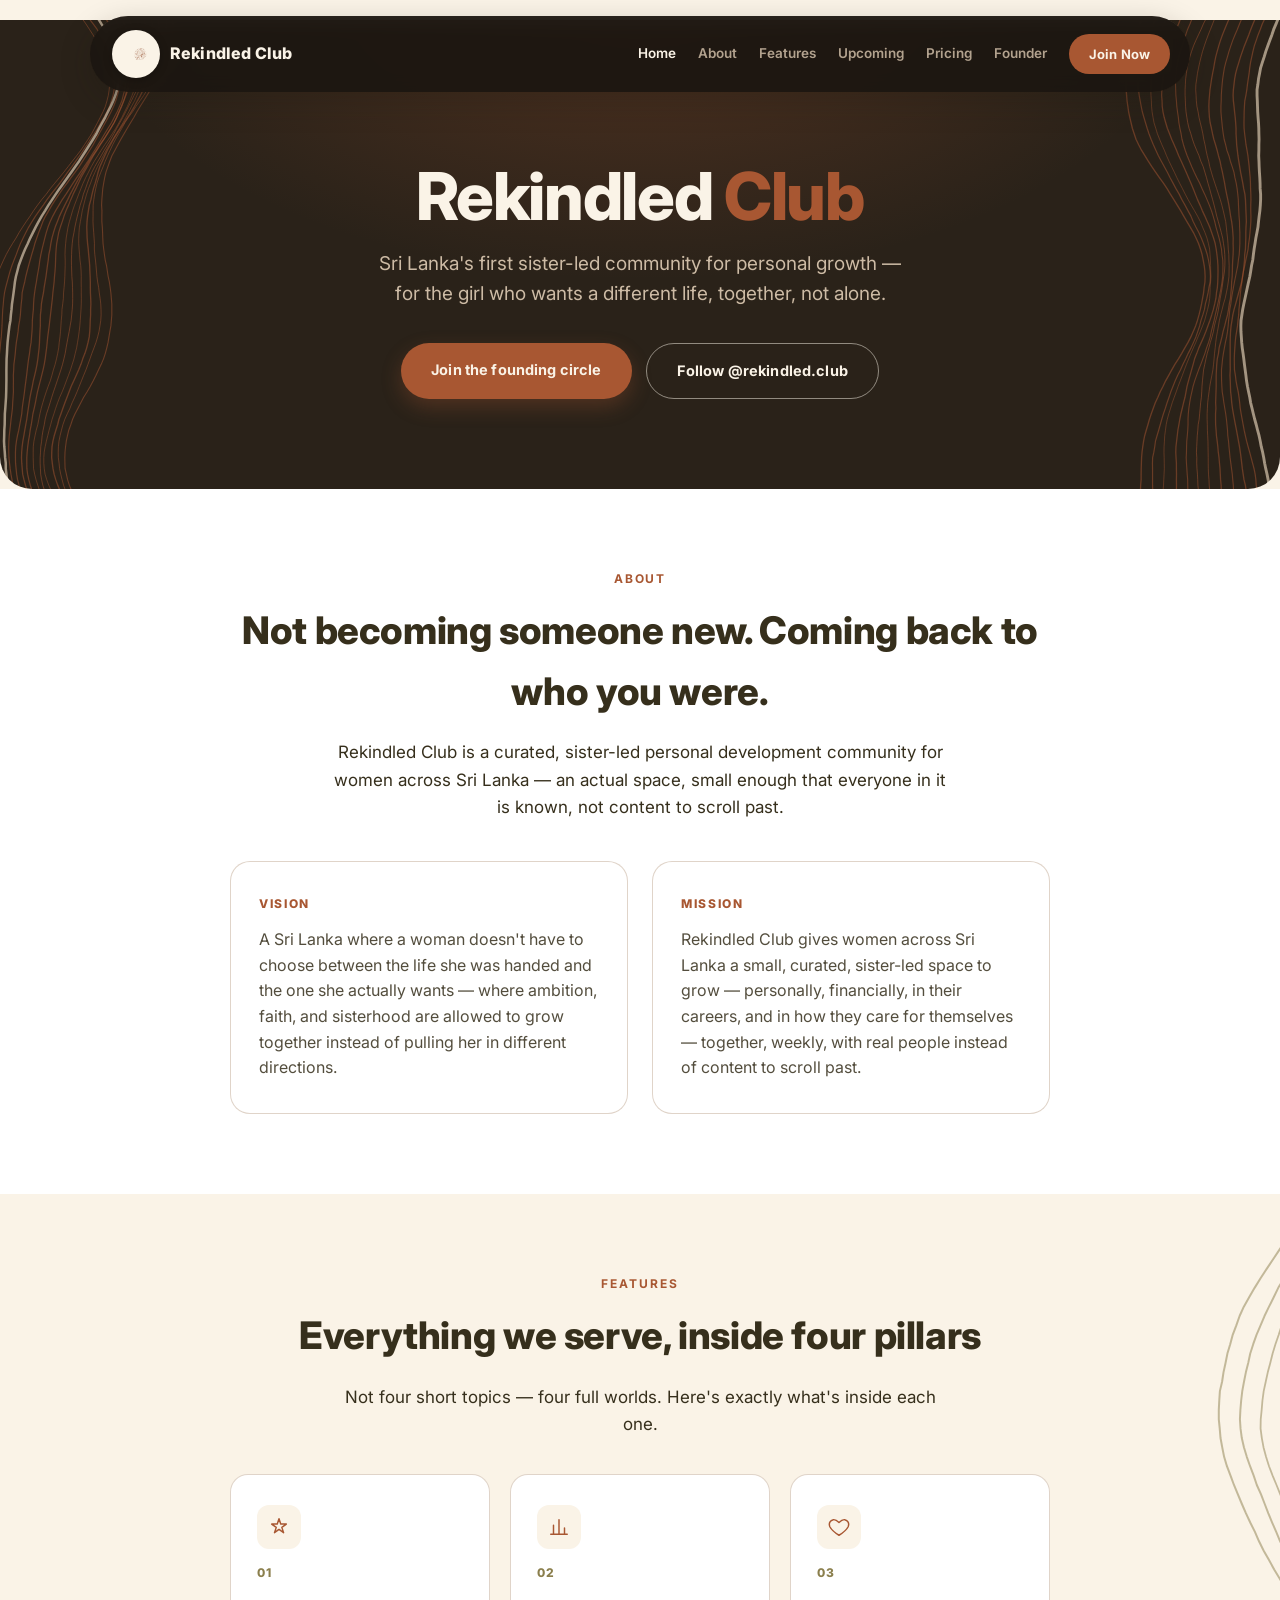
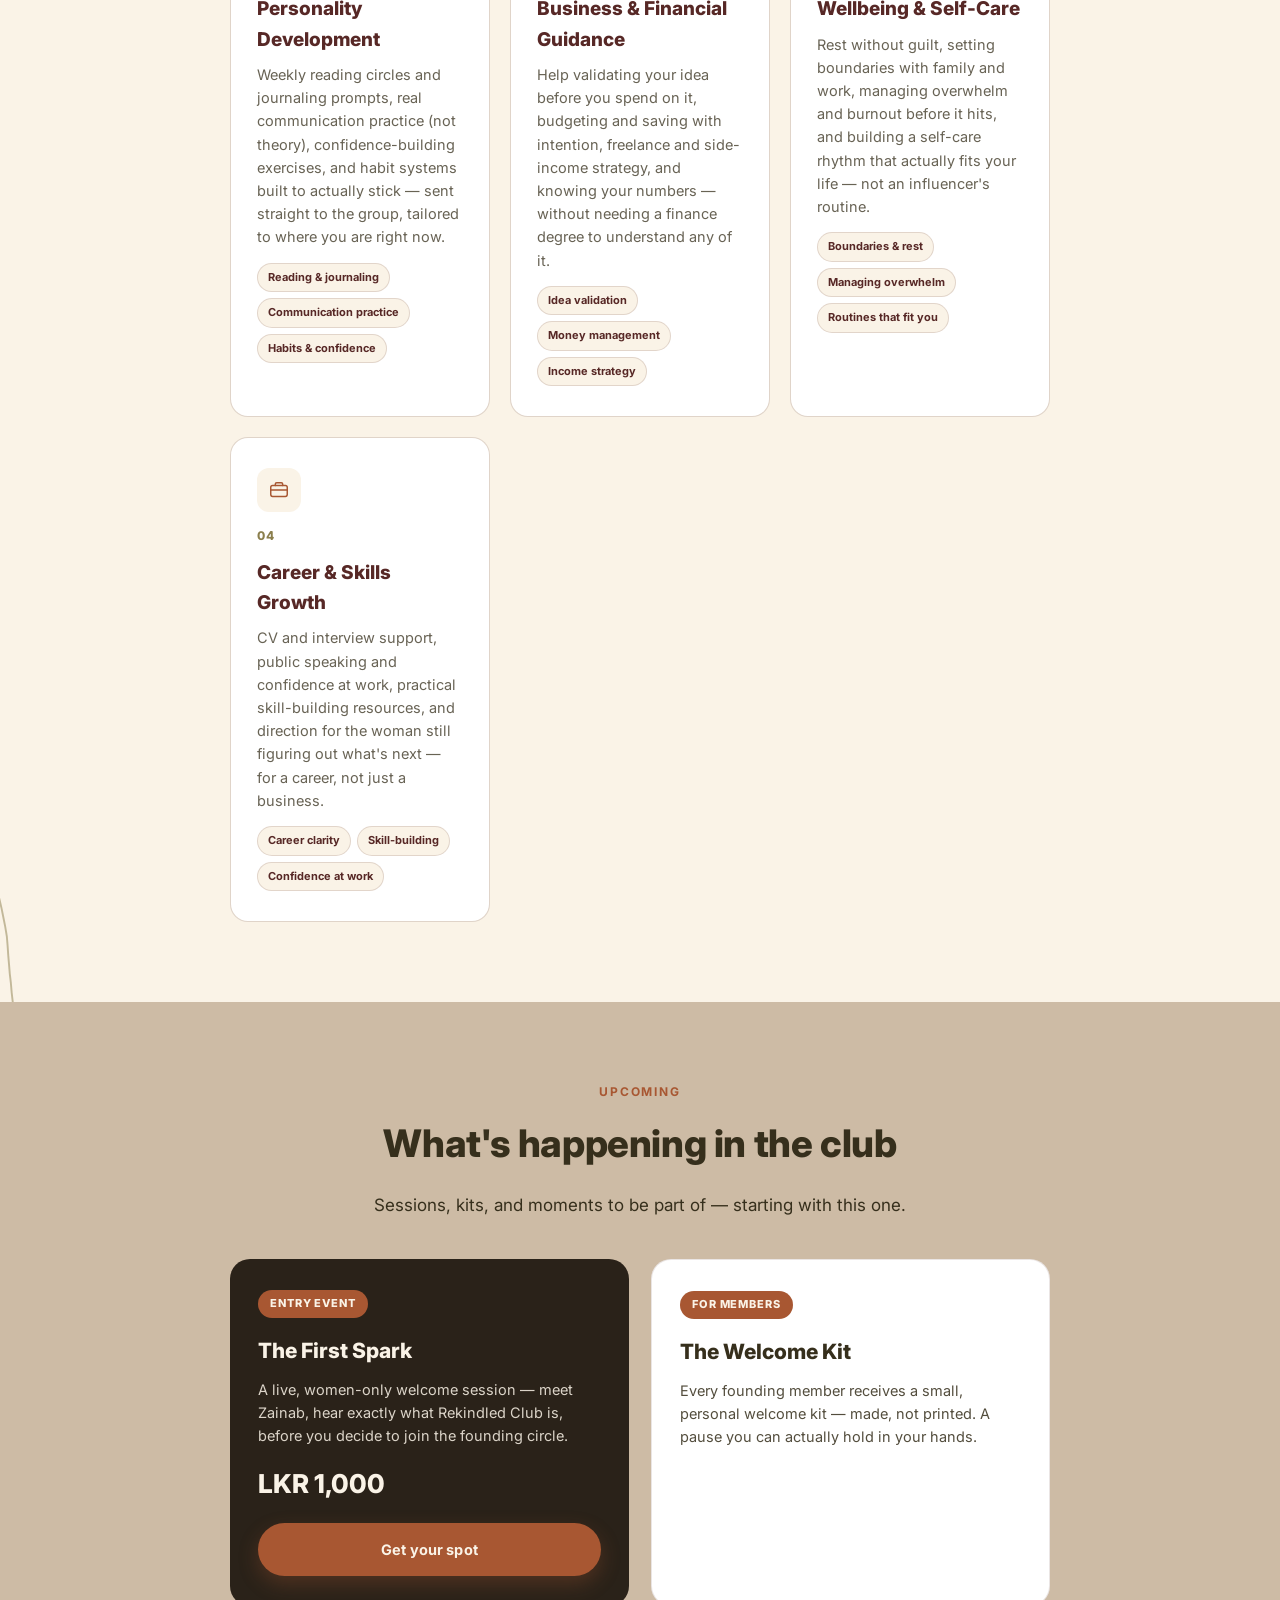
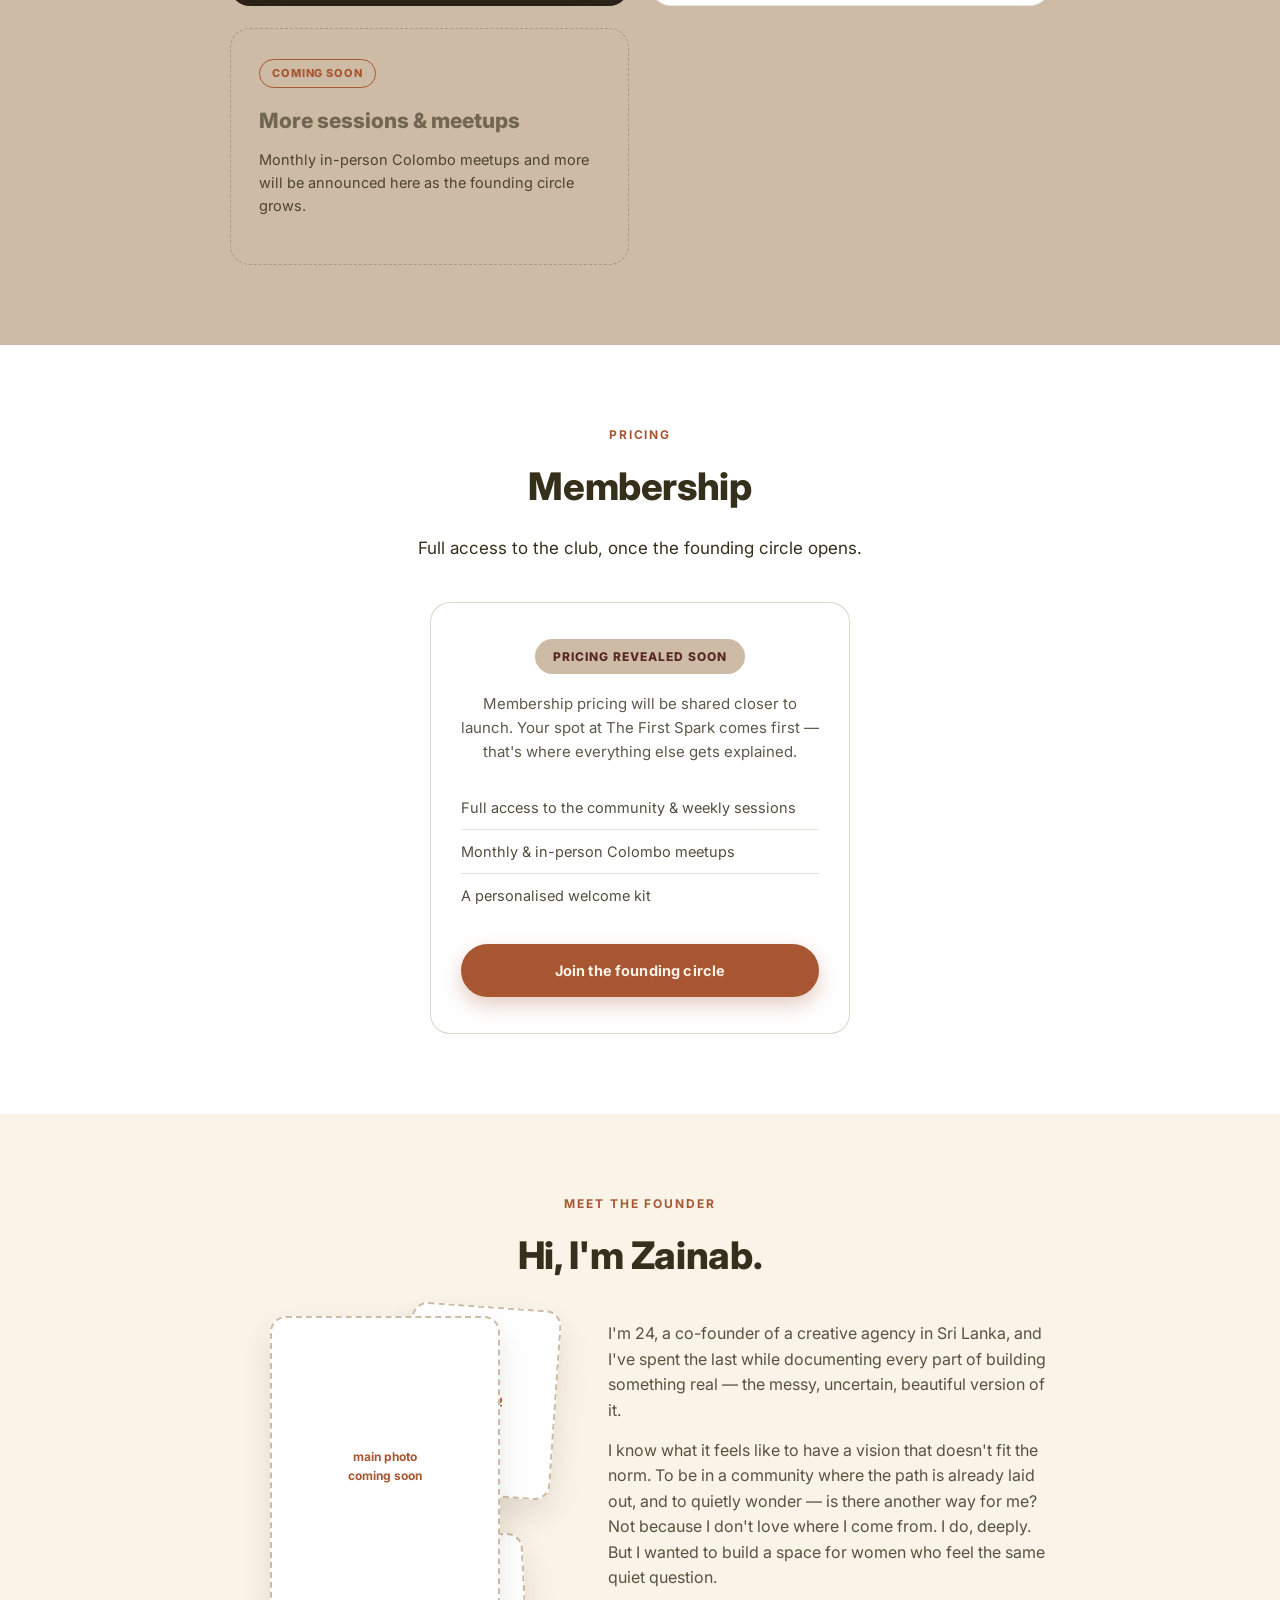
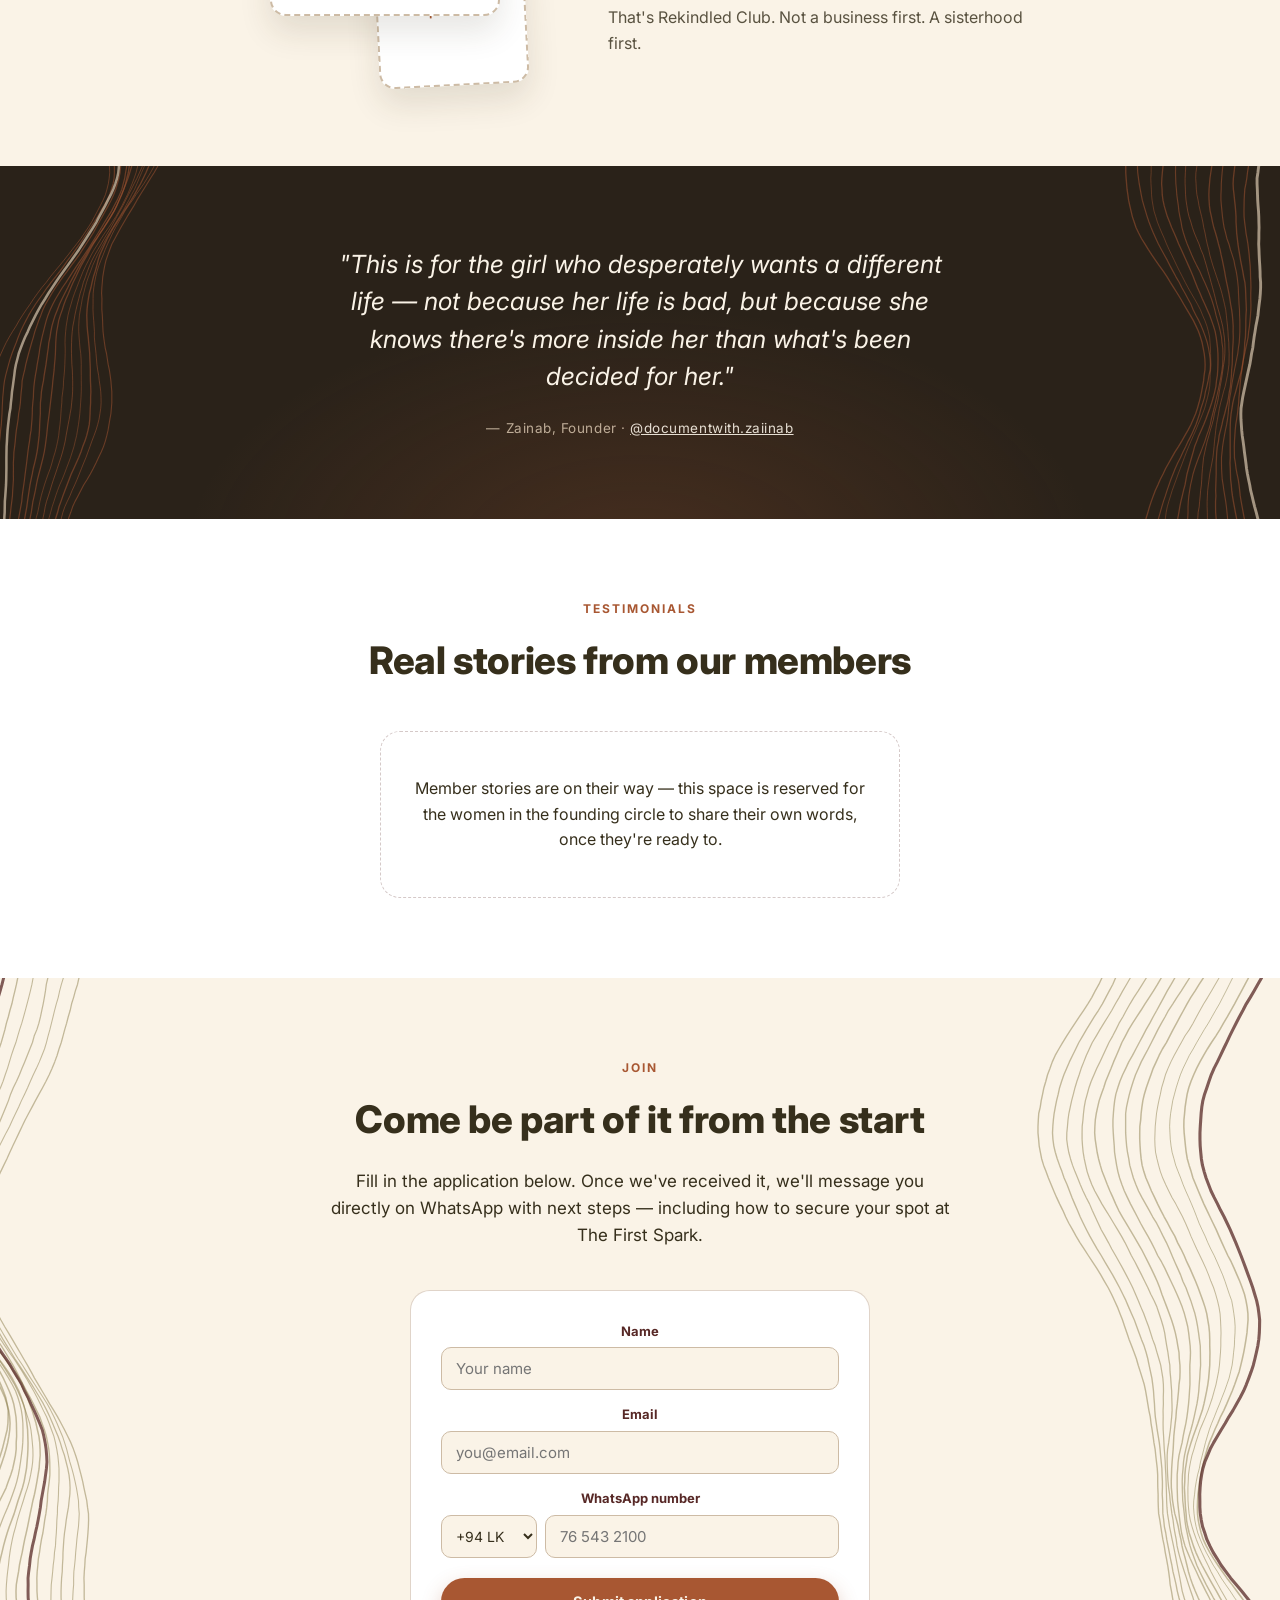
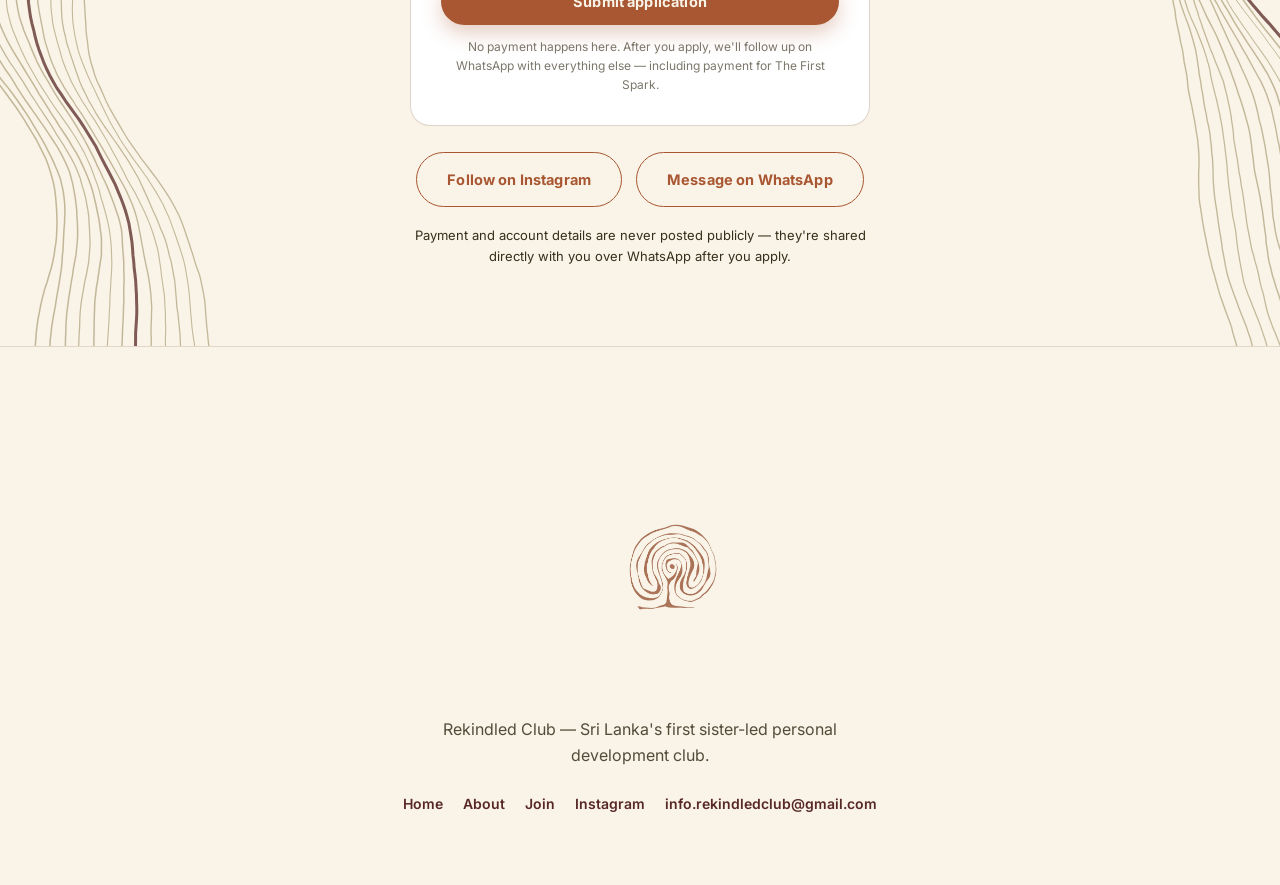
==== commit 4c434ca4: "Add files via upload" ====
--- a/index.html
+++ b/index.html
@@ -26,7 +26,7 @@
 
 <nav class="sitenav">
   <a class="brand" href="#home">
-    <img class="logo-badge" src="logo-ivory.png" alt="" height="54" />
+    <span class="logo-badge-wrap"><img class="logo-badge" src="logo.png" alt="" height="40" /></span>
     Rekindled Club
   </a>
   <button class="hamburger" id="hamburgerBtn" aria-label="Open menu" aria-expanded="false">
--- a/style.css
+++ b/style.css
@@ -46,6 +46,8 @@
 .brand svg{flex-shrink:0;}
 .logo-badge{flex-shrink:0;}
 .logo-badge circle{stroke:currentColor;}
+.logo-badge-wrap{flex-shrink:0;width:48px;height:48px;border-radius:50%;background:var(--ivory);display:flex;align-items:center;justify-content:center;box-shadow:0 2px 8px rgba(0,0,0,0.25);}
+.logo-badge-wrap .logo-badge{height:32px;width:auto;}
 .navlinks{display:flex;align-items:center;gap:22px;}
 .navlinks a.page{font-size:13.5px;font-weight:600;text-decoration:none;color:var(--ivory-musing);opacity:0.85;transition:opacity .2s ease,color .2s ease;}
 .navlinks a.page.active,.navlinks a.page:hover{opacity:1;color:var(--ivory);}
@@ -306,10 +308,16 @@
 .payment-note{max-width:460px;margin:18px auto 0;font-size:13px;color:var(--forest);opacity:0.7;text-align:center;}
 
 /* FOOTER */
-footer{padding:44px 28px;text-align:center;font-size:13px;color:var(--forest);opacity:0.75;}
-footer .footer-logo{display:block;margin:0 auto 16px;opacity:0.9;}
+footer{padding:100px 28px 70px;text-align:center;font-size:15px;color:var(--forest);border-top:1px solid rgba(87,40,38,0.15);background:var(--ivory);}
+footer .footer-logo{display:block;margin:0 auto 30px;height:240px;width:auto;}
+footer p{font-size:16px;max-width:440px;margin:0 auto;opacity:0.85;}
 footer a{text-decoration:none;color:var(--maroon);font-weight:600;}
-footer .footlinks{margin-top:10px;display:flex;gap:16px;justify-content:center;flex-wrap:wrap;}
+footer .footlinks{margin-top:24px;display:flex;gap:20px;justify-content:center;flex-wrap:wrap;font-size:14px;}
+
+@media (max-width:520px){
+  footer{padding:70px 20px 48px;}
+  footer .footer-logo{height:160px;margin-bottom:22px;}
+}
 
 /* SCROLL REVEAL — progressive enhancement: everything is visible by default.
    script.js "arms" these elements (adds .reveal-armed) only once it has actually
@@ -332,7 +340,8 @@
 @media (max-width:520px){
   nav.sitenav{padding:10px 14px;margin:10px auto 0;}
   .brand{font-size:14px;gap:8px;}
-  .brand .logo-badge{height:30px;}
+  .logo-badge-wrap{width:38px;height:38px;}
+  .logo-badge-wrap .logo-badge{height:24px;}
   header.hero{padding-top:120px;padding-bottom:70px;}
   section{padding:56px 18px;}
 }
